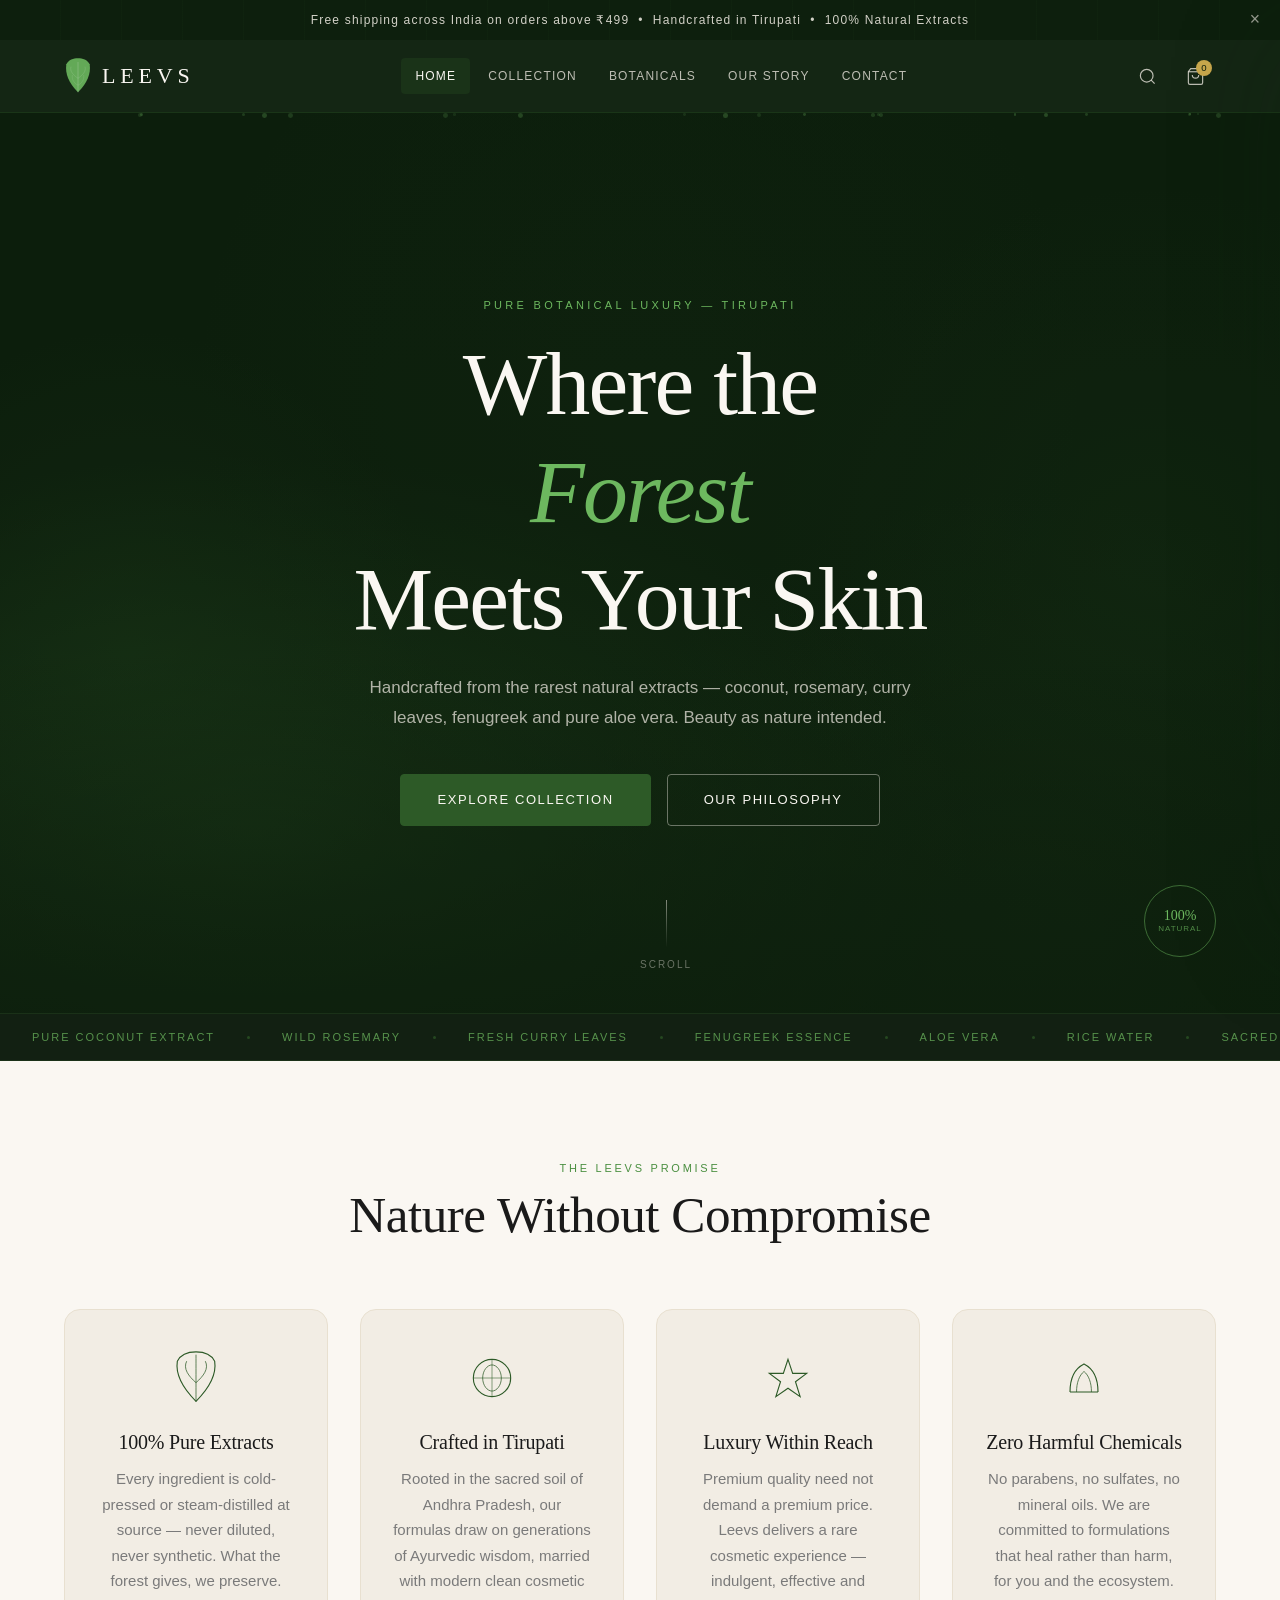
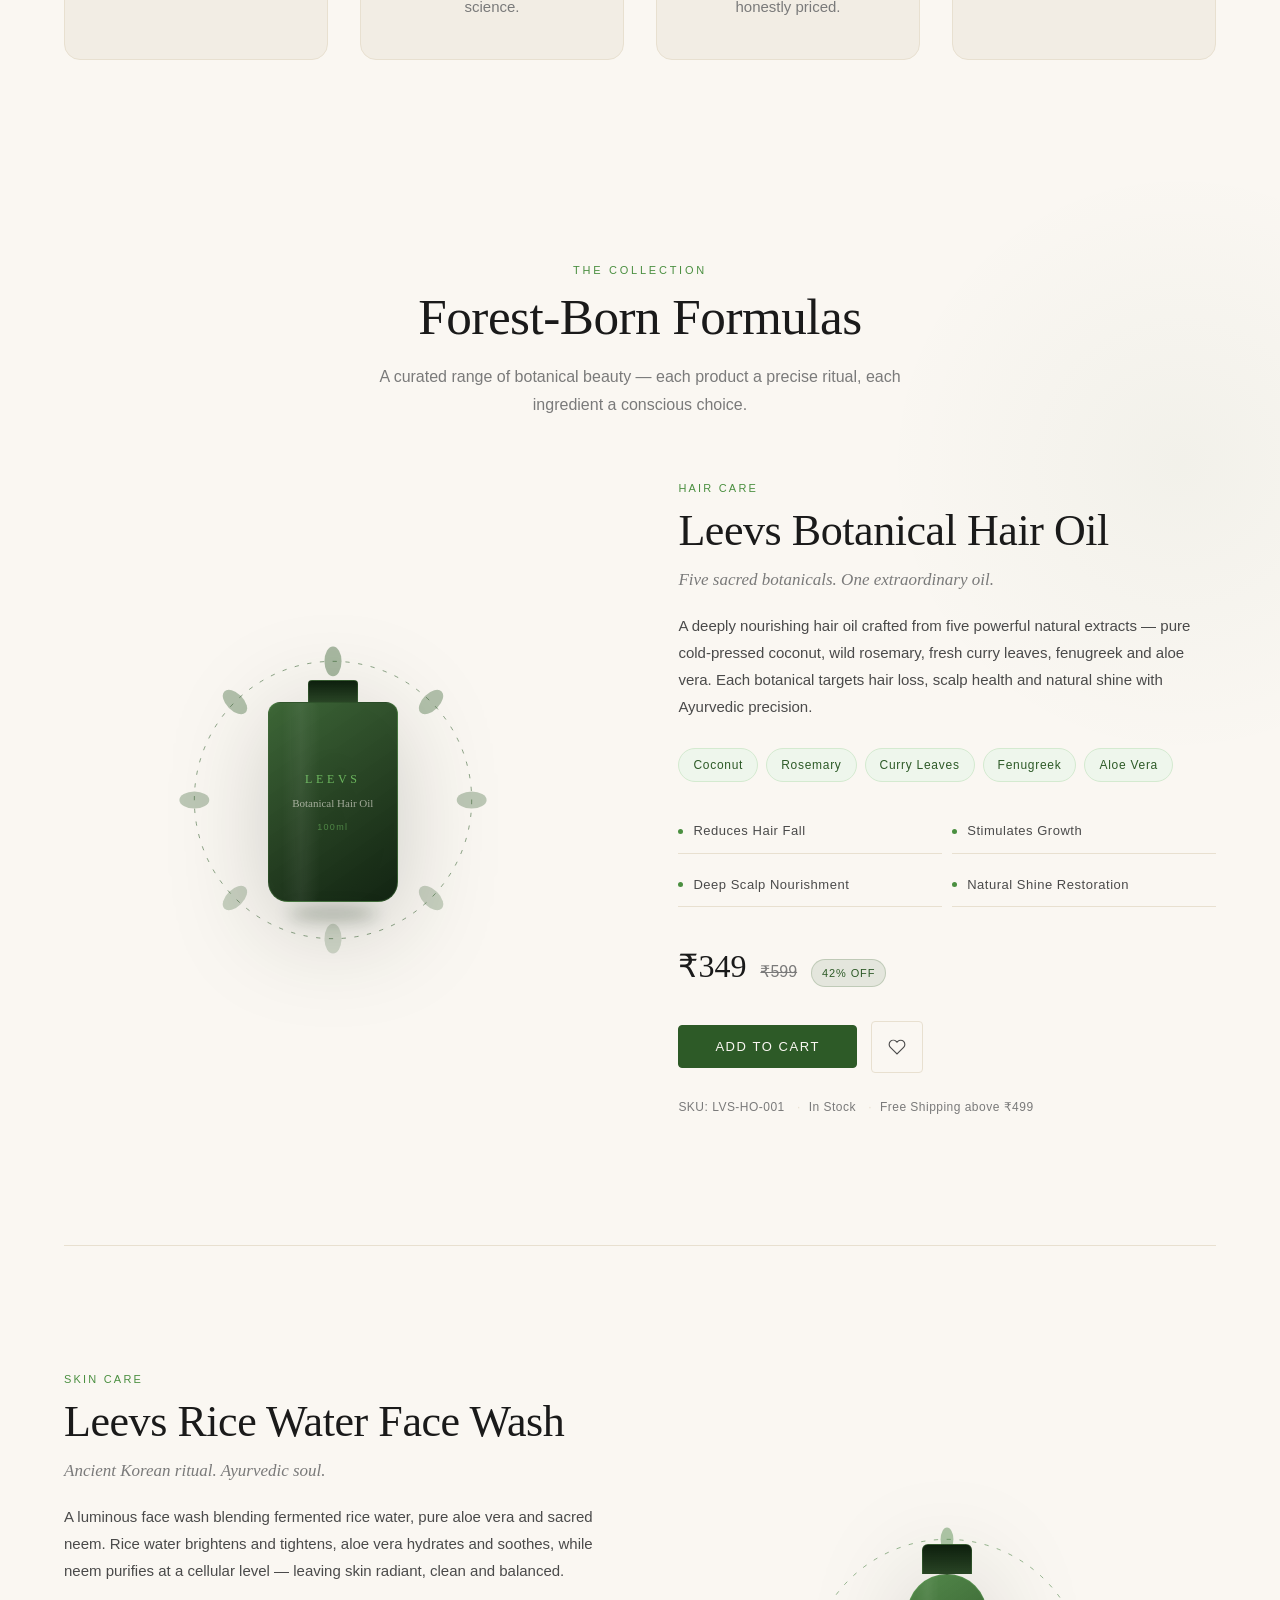
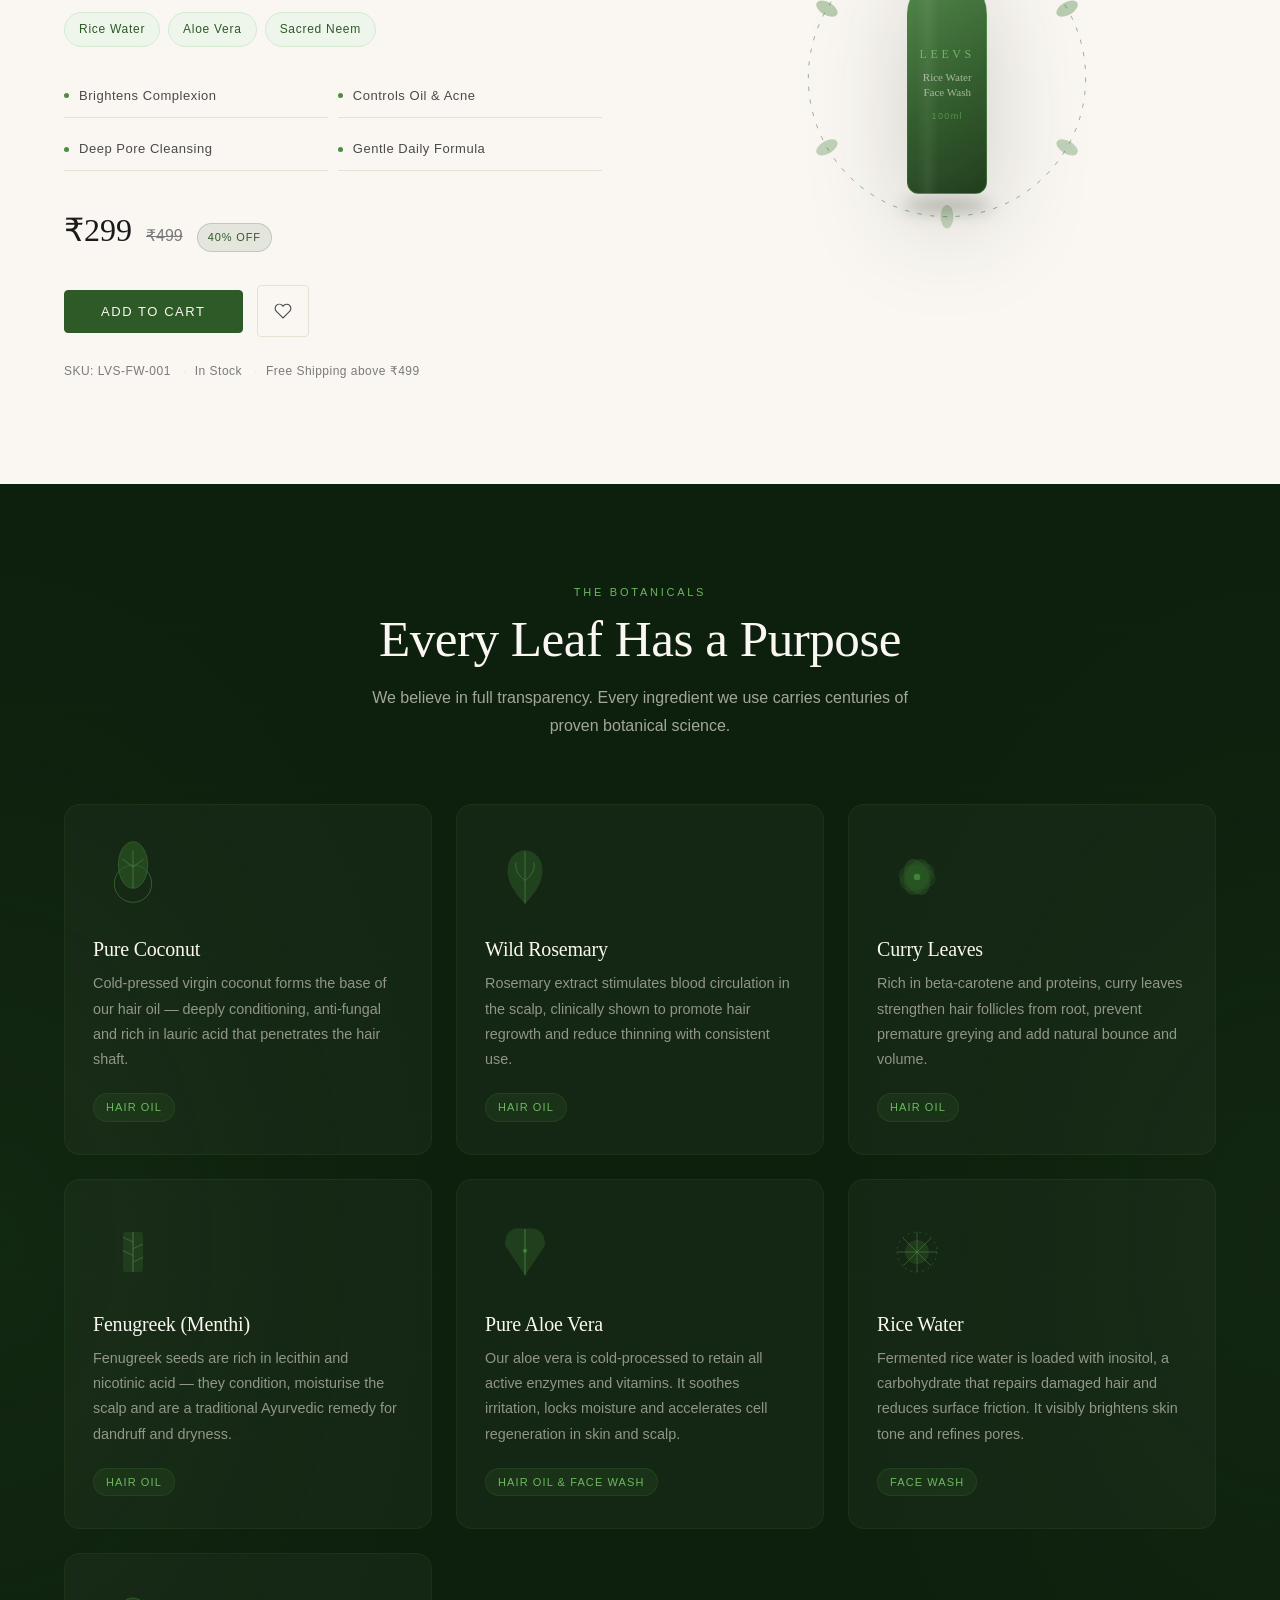
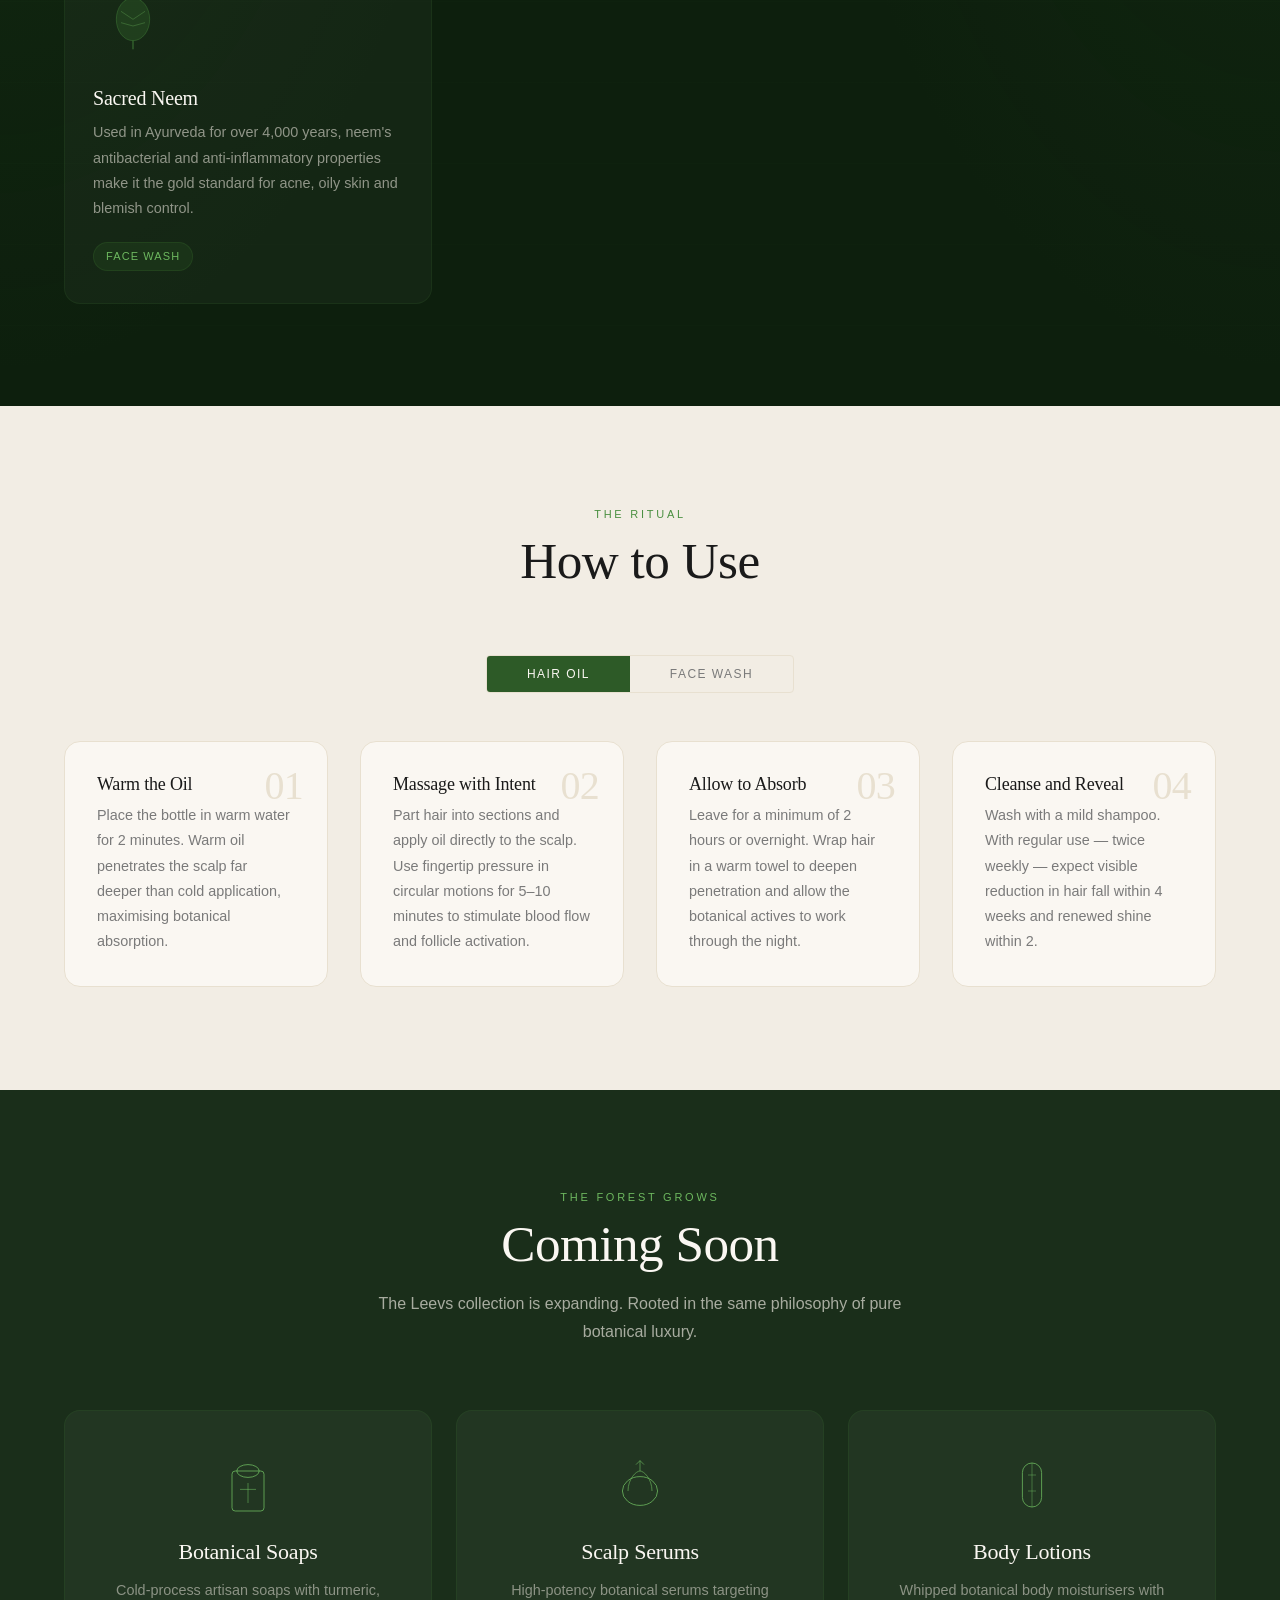
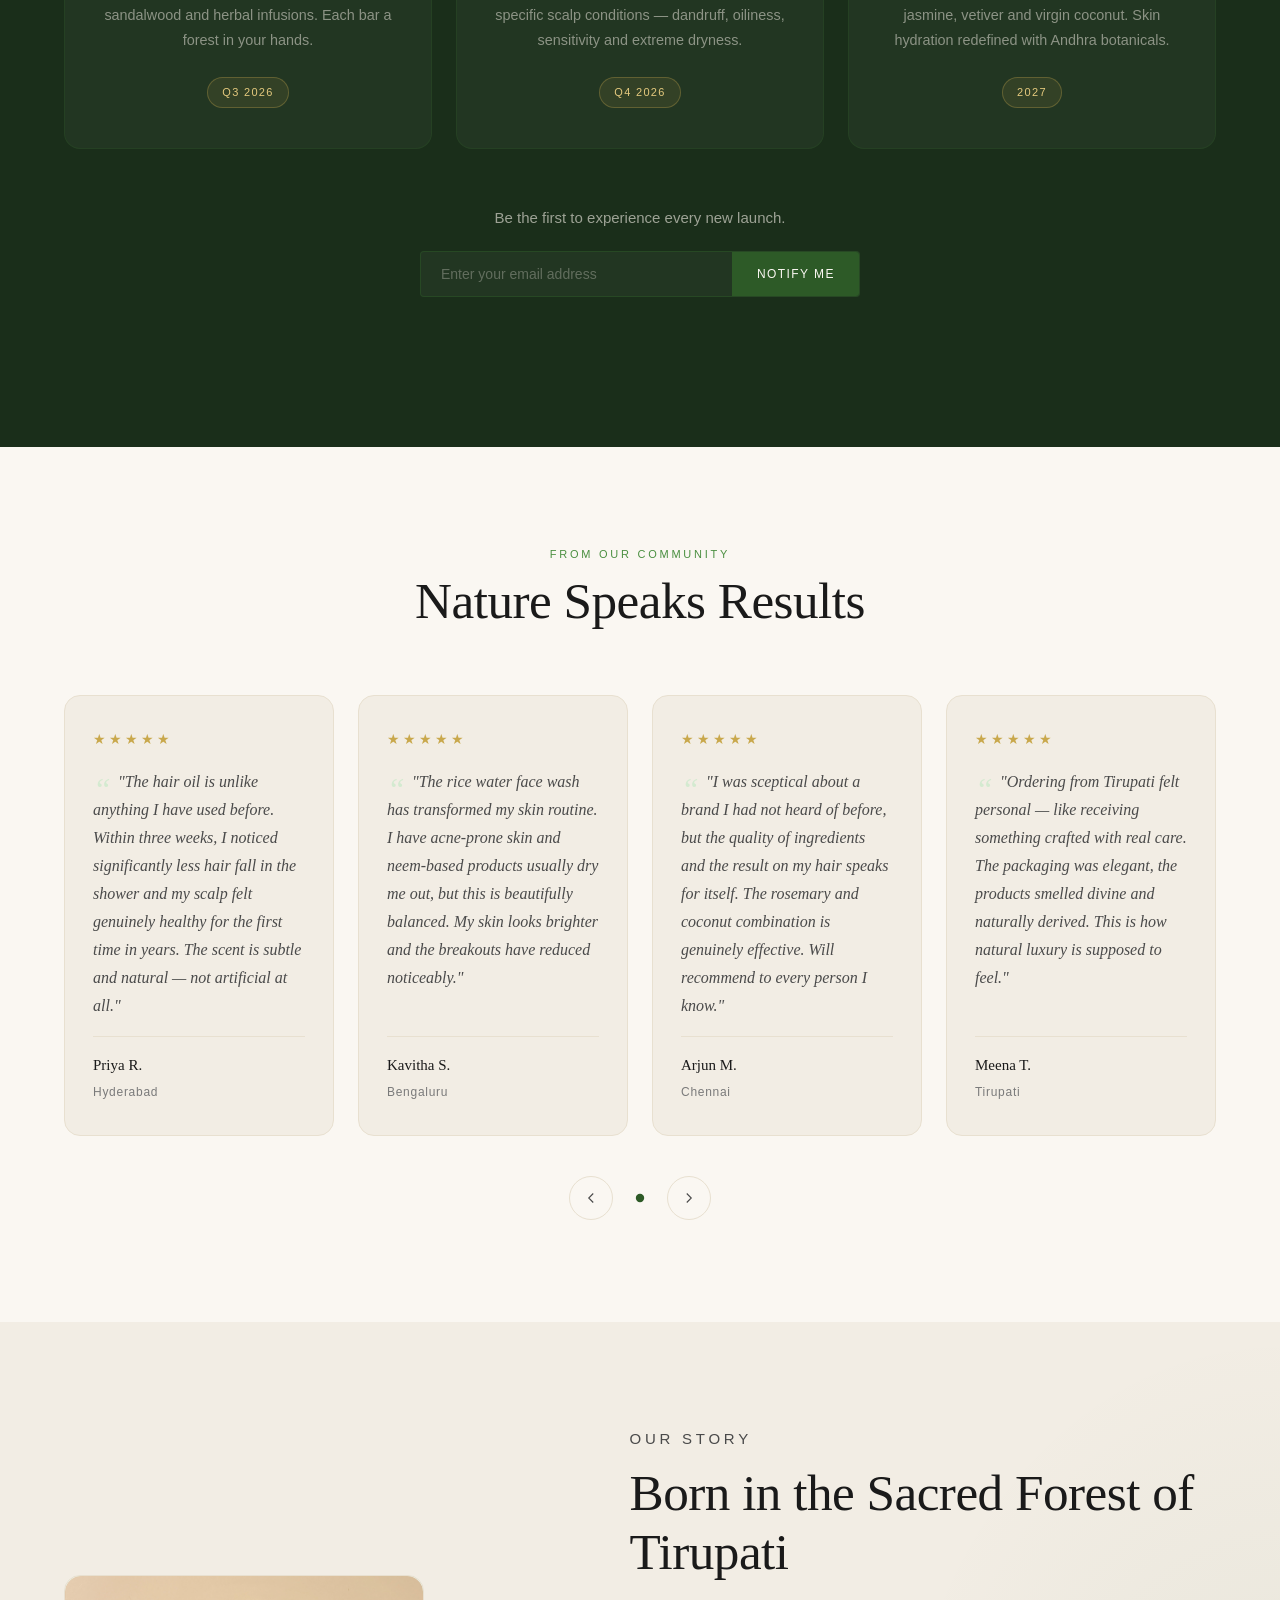
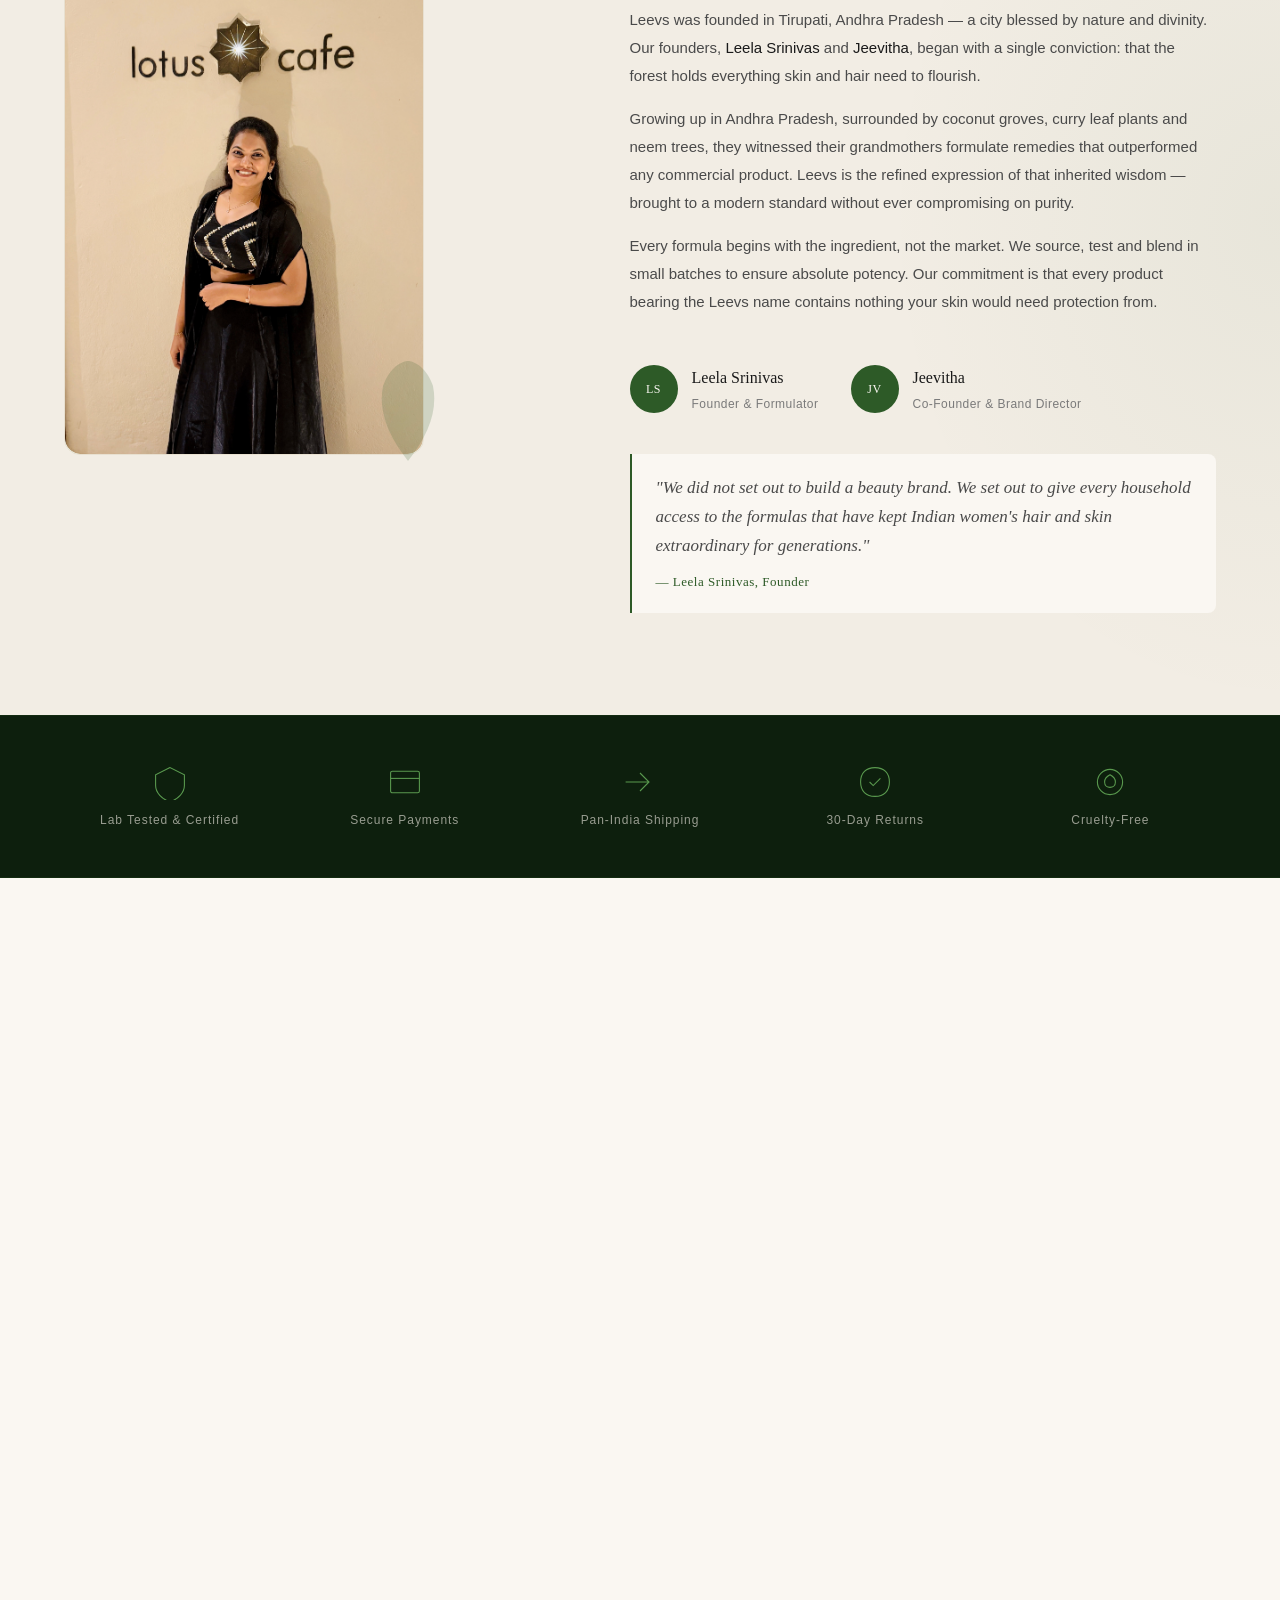
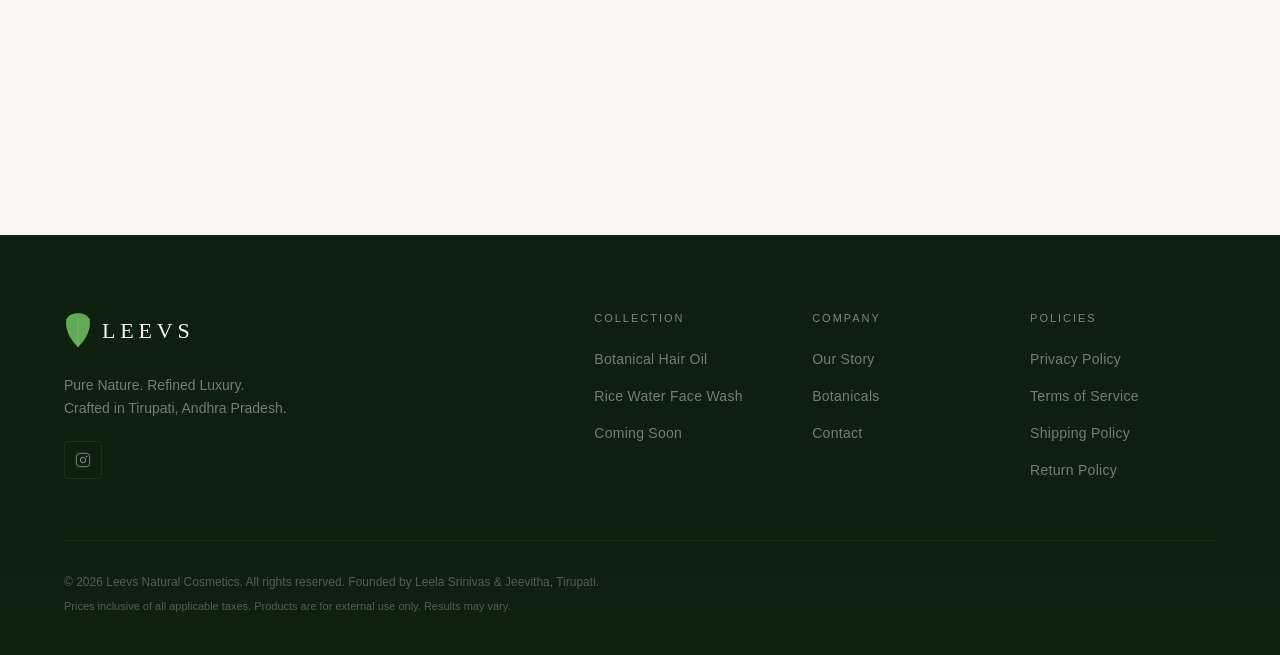
==== index.html @ fd3d1dd9 "Add files via upload" ====
<!DOCTYPE html>
<html lang="en">
<head>
  <meta charset="UTF-8" />
  <meta name="viewport" content="width=device-width, initial-scale=1.0" />
  <meta http-equiv="X-UA-Compatible" content="IE=edge" />

  <!-- SEO Meta Tags -->
  <title>Leevs — Pure Nature, Refined Luxury | Natural Hair & Skin Care from Tirupati</title>
  <meta name="description" content="Leevs crafts luxury natural cosmetics from the heart of Tirupati — pure coconut, rosemary, curry leaves, fenugreek, aloe vera, rice water and neem. Hair oils and face washes rooted in nature, refined for modern living." />
  <meta name="keywords" content="natural hair oil, coconut rosemary hair oil, curry leaves hair oil, fenugreek hair oil, aloe vera hair oil, rice water face wash, neem face wash, natural cosmetics Tirupati, organic beauty India, leevs, leevs.in, luxury natural skincare" />
  <meta name="author" content="Leevs Natural Cosmetics — Leela Srinivas & Jeevitha" />
  <meta name="robots" content="index, follow" />
  <meta name="theme-color" content="#1a2e1a" />
  <link rel="canonical" href="https://leevs.in/" />

  <!-- Open Graph / Social -->
  <meta property="og:type" content="website" />
  <meta property="og:url" content="https://leevs.in/" />
  <meta property="og:title" content="Leevs — Pure Nature, Refined Luxury" />
  <meta property="og:description" content="Natural cosmetics crafted with coconut, rosemary, curry leaves, fenugreek and aloe vera. Luxury skincare rooted in nature, from Tirupati." />
  <meta property="og:image" content="https://leevs.in/assets/og-image.jpg" />
  <meta property="og:site_name" content="Leevs" />
  <meta property="og:locale" content="en_IN" />

  <!-- Twitter Card -->
  <meta name="twitter:card" content="summary_large_image" />
  <meta name="twitter:title" content="Leevs — Pure Nature, Refined Luxury" />
  <meta name="twitter:description" content="Natural cosmetics from Tirupati. Hair oils and face washes crafted from pure botanical extracts." />
  <meta name="twitter:image" content="https://leevs.in/assets/og-image.jpg" />

  <!-- Schema.org Structured Data -->
  <script type="application/ld+json">
  {
    "@context": "https://schema.org",
    "@type": "Organization",
    "name": "Leevs Natural Cosmetics",
    "url": "https://leevs.in",
    "logo": "https://leevs.in/assets/logo.png",
    "description": "Luxury natural cosmetics from Tirupati, India. Pure botanical extracts in every product.",
    "address": {
      "@type": "PostalAddress",
      "addressLocality": "Tirupati",
      "addressRegion": "Andhra Pradesh",
      "addressCountry": "IN"
    },
    "founder": [
      {"@type": "Person", "name": "Leela Srinivas"},
      {"@type": "Person", "name": "Jeevitha"}
    ],
    "sameAs": [
      "https://instagram.com/leevs.in",
      "https://facebook.com/leevs.in"
    ]
  }
  </script>

  <script type="application/ld+json">
  {
    "@context": "https://schema.org",
    "@type": "WebSite",
    "name": "Leevs",
    "url": "https://leevs.in",
    "potentialAction": {
      "@type": "SearchAction",
      "target": "https://leevs.in/search?q={search_term_string}",
      "query-input": "required name=search_term_string"
    }
  }
  </script>

  <!-- Preconnect for performance -->
  <link rel="preconnect" href="https://fonts.googleapis.com" />
  <link rel="preconnect" href="https://fonts.gstatic.com" crossorigin />
  <link href="https://fonts.googleapis.com/css2?family=Cormorant+Garamond:ital,wght@0,300;0,400;0,500;0,600;1,300;1,400&family=Jost:wght@200;300;400;500&family=Cinzel:wght@400;500;600&display=swap" rel="stylesheet" />

  <!-- Favicon -->
  <link rel="icon" type="image/svg+xml" href="data:image/svg+xml,%3Csvg xmlns='http://www.w3.org/2000/svg' viewBox='0 0 100 100'%3E%3Cellipse cx='50' cy='50' rx='20' ry='40' fill='%232d5a27'/%3E%3Cellipse cx='50' cy='50' rx='40' ry='20' fill='%232d5a27' opacity='0.6'/%3E%3C/svg%3E" />

  <!-- Security Headers via meta -->
  <meta http-equiv="Content-Security-Policy" content="default-src 'self' https://fonts.googleapis.com https://fonts.gstatic.com; script-src 'self' 'unsafe-inline'; style-src 'self' 'unsafe-inline' https://fonts.googleapis.com; img-src 'self' data: https:; connect-src 'self';" />
  <meta http-equiv="X-Content-Type-Options" content="nosniff" />
  <meta http-equiv="Referrer-Policy" content="strict-origin-when-cross-origin" />
  <meta http-equiv="Permissions-Policy" content="geolocation=(), microphone=(), camera=()" />

  <link rel="stylesheet" href="style.css" />
</head>

<body>

  <!-- Scroll Progress Bar -->
  <div id="scroll-progress" aria-hidden="true"></div>

  <!-- Announcement Bar -->
  <div class="announcement-bar" id="announcement-bar" role="banner">
    <p>Free shipping across India on orders above &#8377;499 &nbsp;&bull;&nbsp; Handcrafted in Tirupati &nbsp;&bull;&nbsp; 100% Natural Extracts</p>
    <button class="announcement-close" id="announcement-close" aria-label="Close announcement">&times;</button>
  </div>

  <!-- Navigation -->
  <header class="site-header" id="site-header" role="banner">
    <nav class="nav-container" aria-label="Primary Navigation">

      <button class="nav-hamburger" id="nav-hamburger" aria-label="Open menu" aria-expanded="false" aria-controls="nav-menu">
        <span></span>
        <span></span>
        <span></span>
      </button>

      <a href="/" class="nav-logo" aria-label="Leevs — Home">
        <svg class="logo-leaf" viewBox="0 0 60 80" xmlns="http://www.w3.org/2000/svg" aria-hidden="true">
          <path d="M30 75 C10 55 2 35 5 15 C10 5 20 2 30 2 C40 2 50 5 55 15 C58 35 50 55 30 75Z" fill="currentColor" opacity="0.9"/>
          <path d="M30 75 C30 55 30 35 30 10" stroke="rgba(255,255,255,0.4)" stroke-width="1" fill="none"/>
          <path d="M30 45 C20 38 12 30 15 20" stroke="rgba(255,255,255,0.3)" stroke-width="0.8" fill="none"/>
          <path d="M30 45 C40 38 48 30 45 20" stroke="rgba(255,255,255,0.3)" stroke-width="0.8" fill="none"/>
          <path d="M30 60 C22 55 16 48 18 38" stroke="rgba(255,255,255,0.25)" stroke-width="0.8" fill="none"/>
          <path d="M30 60 C38 55 44 48 42 38" stroke="rgba(255,255,255,0.25)" stroke-width="0.8" fill="none"/>
        </svg>
        <span class="logo-text">LEEVS</span>
      </a>

      <ul class="nav-links" id="nav-menu" role="list">
        <li><a href="#home" class="nav-link">Home</a></li>
        <li class="nav-dropdown">
          <a href="#collection" class="nav-link" aria-haspopup="true">Collection</a>
          <ul class="dropdown-menu" role="list">
            <li><a href="#hair-oil">Hair Oil</a></li>
            <li><a href="#face-wash">Face Wash</a></li>
            <li><a href="#coming-soon">Coming Soon</a></li>
          </ul>
        </li>
        <li><a href="#ingredients" class="nav-link">Botanicals</a></li>
        <li><a href="#about" class="nav-link">Our Story</a></li>
        <li><a href="#contact" class="nav-link">Contact</a></li>
      </ul>

      <div class="nav-actions">
        <button class="nav-action-btn" id="search-toggle" aria-label="Search">
          <svg viewBox="0 0 24 24" fill="none" stroke="currentColor" stroke-width="1.5" aria-hidden="true"><circle cx="11" cy="11" r="8"/><path d="m21 21-4.35-4.35"/></svg>
        </button>
        <button class="nav-action-btn cart-btn" id="cart-toggle" aria-label="Shopping cart">
          <svg viewBox="0 0 24 24" fill="none" stroke="currentColor" stroke-width="1.5" aria-hidden="true"><path d="M6 2 3 6v14a2 2 0 0 0 2 2h14a2 2 0 0 0 2-2V6l-3-4z"/><line x1="3" y1="6" x2="21" y2="6"/><path d="M16 10a4 4 0 0 1-8 0"/></svg>
          <span class="cart-count" id="cart-count" aria-label="0 items in cart">0</span>
        </button>
      </div>

    </nav>

    <!-- Search Overlay -->
    <div class="search-overlay" id="search-overlay" role="search" aria-hidden="true">
      <button class="search-close" id="search-close" aria-label="Close search">&times;</button>
      <form class="search-form" action="/search" method="get" onsubmit="return sanitizeSearch(this)">
        <input type="search" name="q" id="search-input" placeholder="Search botanical formulas..." autocomplete="off" maxlength="100" aria-label="Search products" />
        <button type="submit" aria-label="Submit search">
          <svg viewBox="0 0 24 24" fill="none" stroke="currentColor" stroke-width="1.5" aria-hidden="true"><circle cx="11" cy="11" r="8"/><path d="m21 21-4.35-4.35"/></svg>
        </button>
      </form>
    </div>
  </header>

  <!-- Mobile Nav Drawer -->
  <div class="mobile-nav-overlay" id="mobile-nav-overlay" aria-hidden="true"></div>
  <aside class="mobile-nav" id="mobile-nav" role="navigation" aria-label="Mobile Navigation" aria-hidden="true">
    <button class="mobile-nav-close" id="mobile-nav-close" aria-label="Close menu">&times;</button>
    <ul role="list">
      <li><a href="#home" class="mobile-nav-link">Home</a></li>
      <li><a href="#collection" class="mobile-nav-link">Collection</a></li>
      <li><a href="#hair-oil" class="mobile-nav-link">Hair Oil</a></li>
      <li><a href="#face-wash" class="mobile-nav-link">Face Wash</a></li>
      <li><a href="#ingredients" class="mobile-nav-link">Botanicals</a></li>
      <li><a href="#about" class="mobile-nav-link">Our Story</a></li>
      <li><a href="#contact" class="mobile-nav-link">Contact</a></li>
    </ul>
  </aside>

  <!-- Cart Sidebar -->
  <div class="cart-overlay" id="cart-overlay" aria-hidden="true"></div>
  <aside class="cart-sidebar" id="cart-sidebar" role="complementary" aria-label="Shopping Cart" aria-hidden="true">
    <div class="cart-header">
      <h2>Your Selection</h2>
      <button class="cart-close" id="cart-close" aria-label="Close cart">&times;</button>
    </div>
    <div class="cart-items" id="cart-items">
      <div class="cart-empty" id="cart-empty">
        <svg viewBox="0 0 80 80" fill="none" xmlns="http://www.w3.org/2000/svg" aria-hidden="true">
          <ellipse cx="40" cy="40" rx="16" ry="30" fill="#2d5a27" opacity="0.15"/>
          <ellipse cx="40" cy="40" rx="30" ry="16" fill="#2d5a27" opacity="0.08"/>
        </svg>
        <p>Your cart is empty.</p>
        <p class="cart-empty-sub">Explore our botanical collection.</p>
      </div>
    </div>
    <div class="cart-footer" id="cart-footer" style="display:none;">
      <div class="cart-subtotal">
        <span>Subtotal</span>
        <span id="cart-subtotal">&#8377;0</span>
      </div>
      <p class="cart-note">Taxes and shipping calculated at checkout.</p>
      <a href="checkout.html" class="btn-primary cart-checkout-btn">Proceed to Checkout</a>
    </div>
  </aside>

  <!-- Main Content -->
  <main id="main-content">

    <!-- HERO SECTION -->
    <section class="hero-section" id="home" aria-label="Hero">
      <div class="hero-forest-bg" aria-hidden="true">
        <div class="forest-layer forest-layer-1"></div>
        <div class="forest-layer forest-layer-2"></div>
        <div class="forest-layer forest-layer-3"></div>
        <div class="forest-particles" id="forest-particles"></div>
        <div class="hero-veil"></div>
      </div>

      <div class="hero-content">
        <p class="hero-eyebrow" data-reveal>Pure Botanical Luxury — Tirupati</p>
        <h1 class="hero-title" data-reveal>
          <span class="title-line">Where the</span>
          <span class="title-line title-accent">Forest</span>
          <span class="title-line">Meets Your Skin</span>
        </h1>
        <p class="hero-subtitle" data-reveal>Handcrafted from the rarest natural extracts — coconut, rosemary, curry leaves, fenugreek and pure aloe vera. Beauty as nature intended.</p>
        <div class="hero-actions" data-reveal>
          <a href="#collection" class="btn-primary">Explore Collection</a>
          <a href="#about" class="btn-ghost">Our Philosophy</a>
        </div>
      </div>

      <div class="hero-scroll-indicator" aria-hidden="true">
        <span class="scroll-line"></span>
        <span class="scroll-text">Scroll</span>
      </div>

      <div class="hero-badge" aria-label="100% natural ingredients">
        <div class="badge-ring">
          <span>100%</span>
          <small>Natural</small>
        </div>
      </div>
    </section>

    <!-- MARQUEE STRIP -->
    <section class="marquee-section" aria-hidden="true">
      <div class="marquee-track">
        <div class="marquee-content">
          <span>Pure Coconut Extract</span>
          <span class="marquee-dot"></span>
          <span>Wild Rosemary</span>
          <span class="marquee-dot"></span>
          <span>Fresh Curry Leaves</span>
          <span class="marquee-dot"></span>
          <span>Fenugreek Essence</span>
          <span class="marquee-dot"></span>
          <span>Aloe Vera</span>
          <span class="marquee-dot"></span>
          <span>Rice Water</span>
          <span class="marquee-dot"></span>
          <span>Sacred Neem</span>
          <span class="marquee-dot"></span>
          <span>Forest Botanicals</span>
          <span class="marquee-dot"></span>
        </div>
        <div class="marquee-content" aria-hidden="true">
          <span>Pure Coconut Extract</span>
          <span class="marquee-dot"></span>
          <span>Wild Rosemary</span>
          <span class="marquee-dot"></span>
          <span>Fresh Curry Leaves</span>
          <span class="marquee-dot"></span>
          <span>Fenugreek Essence</span>
          <span class="marquee-dot"></span>
          <span>Aloe Vera</span>
          <span class="marquee-dot"></span>
          <span>Rice Water</span>
          <span class="marquee-dot"></span>
          <span>Sacred Neem</span>
          <span class="marquee-dot"></span>
          <span>Forest Botanicals</span>
          <span class="marquee-dot"></span>
        </div>
      </div>
    </section>

    <!-- BRAND PILLARS -->
    <section class="pillars-section" aria-labelledby="pillars-title">
      <div class="container">
        <header class="section-header" data-reveal>
          <p class="section-eyebrow">The Leevs Promise</p>
          <h2 id="pillars-title" class="section-title">Nature Without Compromise</h2>
        </header>
        <div class="pillars-grid">
          <article class="pillar-card" data-reveal data-delay="0">
            <div class="pillar-icon" aria-hidden="true">
              <svg viewBox="0 0 60 60" fill="none" xmlns="http://www.w3.org/2000/svg">
                <path d="M30 55 C15 40 8 25 10 12 C14 4 22 2 30 2 C38 2 46 4 50 12 C52 25 45 40 30 55Z" stroke="currentColor" stroke-width="1.2" fill="none"/>
                <path d="M30 55 C30 35 30 15 30 5" stroke="currentColor" stroke-width="0.8" fill="none"/>
                <path d="M30 35 C22 28 16 20 20 12" stroke="currentColor" stroke-width="0.8" fill="none"/>
                <path d="M30 35 C38 28 44 20 40 12" stroke="currentColor" stroke-width="0.8" fill="none"/>
              </svg>
            </div>
            <h3>100% Pure Extracts</h3>
            <p>Every ingredient is cold-pressed or steam-distilled at source — never diluted, never synthetic. What the forest gives, we preserve.</p>
          </article>
          <article class="pillar-card" data-reveal data-delay="100">
            <div class="pillar-icon" aria-hidden="true">
              <svg viewBox="0 0 60 60" fill="none" xmlns="http://www.w3.org/2000/svg">
                <circle cx="30" cy="30" r="20" stroke="currentColor" stroke-width="1.2" fill="none"/>
                <path d="M20 30 C20 22 25 16 30 16 C35 16 40 22 40 30 C40 38 35 44 30 44 C25 44 20 38 20 30Z" stroke="currentColor" stroke-width="0.8" fill="none"/>
                <path d="M30 10 L30 50 M10 30 L50 30" stroke="currentColor" stroke-width="0.6" fill="none"/>
              </svg>
            </div>
            <h3>Crafted in Tirupati</h3>
            <p>Rooted in the sacred soil of Andhra Pradesh, our formulas draw on generations of Ayurvedic wisdom, married with modern clean cosmetic science.</p>
          </article>
          <article class="pillar-card" data-reveal data-delay="200">
            <div class="pillar-icon" aria-hidden="true">
              <svg viewBox="0 0 60 60" fill="none" xmlns="http://www.w3.org/2000/svg">
                <path d="M30 10 L35 25 L50 25 L38 34 L43 50 L30 41 L17 50 L22 34 L10 25 L25 25 Z" stroke="currentColor" stroke-width="1.2" fill="none"/>
              </svg>
            </div>
            <h3>Luxury Within Reach</h3>
            <p>Premium quality need not demand a premium price. Leevs delivers a rare cosmetic experience — indulgent, effective and honestly priced.</p>
          </article>
          <article class="pillar-card" data-reveal data-delay="300">
            <div class="pillar-icon" aria-hidden="true">
              <svg viewBox="0 0 60 60" fill="none" xmlns="http://www.w3.org/2000/svg">
                <path d="M15 45 C15 30 20 20 30 15 C40 20 45 30 45 45" stroke="currentColor" stroke-width="1.2" fill="none"/>
                <path d="M22 45 C22 35 25 27 30 23 C35 27 38 35 38 45" stroke="currentColor" stroke-width="0.8" fill="none"/>
                <line x1="15" y1="45" x2="45" y2="45" stroke="currentColor" stroke-width="1.2"/>
              </svg>
            </div>
            <h3>Zero Harmful Chemicals</h3>
            <p>No parabens, no sulfates, no mineral oils. We are committed to formulations that heal rather than harm, for you and the ecosystem.</p>
          </article>
        </div>
      </div>
    </section>

    <!-- COLLECTION SECTION -->
    <section class="collection-section" id="collection" aria-labelledby="collection-title">
      <div class="collection-bg-art" aria-hidden="true"></div>
      <div class="container">
        <header class="section-header" data-reveal>
          <p class="section-eyebrow">The Collection</p>
          <h2 id="collection-title" class="section-title">Forest-Born Formulas</h2>
          <p class="section-desc">A curated range of botanical beauty — each product a precise ritual, each ingredient a conscious choice.</p>
        </header>

        <!-- HAIR OIL PRODUCT -->
        <article class="product-feature" id="hair-oil" itemscope itemtype="https://schema.org/Product">
          <div class="product-visual" data-reveal>
            <div class="product-vessel">
              <div class="vessel-body">
                <div class="vessel-label">
                  <span class="vessel-brand">LEEVS</span>
                  <span class="vessel-name">Botanical Hair Oil</span>
                  <span class="vessel-vol">100ml</span>
                </div>
              </div>
              <div class="vessel-cap"></div>
              <div class="vessel-shadow"></div>
            </div>
            <div class="product-botanical-ring" aria-hidden="true">
              <svg viewBox="0 0 300 300" xmlns="http://www.w3.org/2000/svg">
                <circle cx="150" cy="150" r="130" stroke="#2d5a27" stroke-width="0.5" fill="none" stroke-dasharray="4 8"/>
                <ellipse cx="150" cy="20" rx="8" ry="14" fill="#2d5a27" opacity="0.4" transform="rotate(0 150 150)"/>
                <ellipse cx="150" cy="20" rx="8" ry="14" fill="#2d5a27" opacity="0.35" transform="rotate(45 150 150)"/>
                <ellipse cx="150" cy="20" rx="8" ry="14" fill="#2d5a27" opacity="0.3" transform="rotate(90 150 150)"/>
                <ellipse cx="150" cy="20" rx="8" ry="14" fill="#2d5a27" opacity="0.25" transform="rotate(135 150 150)"/>
                <ellipse cx="150" cy="20" rx="8" ry="14" fill="#2d5a27" opacity="0.2" transform="rotate(180 150 150)"/>
                <ellipse cx="150" cy="20" rx="8" ry="14" fill="#2d5a27" opacity="0.25" transform="rotate(225 150 150)"/>
                <ellipse cx="150" cy="20" rx="8" ry="14" fill="#2d5a27" opacity="0.3" transform="rotate(270 150 150)"/>
                <ellipse cx="150" cy="20" rx="8" ry="14" fill="#2d5a27" opacity="0.35" transform="rotate(315 150 150)"/>
              </svg>
            </div>
          </div>

          <div class="product-details" data-reveal data-delay="150">
            <p class="product-category" itemprop="category">Hair Care</p>
            <h2 class="product-name" itemprop="name">Leevs Botanical Hair Oil</h2>
            <p class="product-tagline">Five sacred botanicals. One extraordinary oil.</p>
            <p class="product-description" itemprop="description">A deeply nourishing hair oil crafted from five powerful natural extracts — pure cold-pressed coconut, wild rosemary, fresh curry leaves, fenugreek and aloe vera. Each botanical targets hair loss, scalp health and natural shine with Ayurvedic precision.</p>

            <div class="ingredient-tags" aria-label="Key ingredients">
              <span class="ingredient-tag">Coconut</span>
              <span class="ingredient-tag">Rosemary</span>
              <span class="ingredient-tag">Curry Leaves</span>
              <span class="ingredient-tag">Fenugreek</span>
              <span class="ingredient-tag">Aloe Vera</span>
            </div>

            <div class="product-benefits">
              <div class="benefit-item">
                <span class="benefit-label">Reduces Hair Fall</span>
              </div>
              <div class="benefit-item">
                <span class="benefit-label">Stimulates Growth</span>
              </div>
              <div class="benefit-item">
                <span class="benefit-label">Deep Scalp Nourishment</span>
              </div>
              <div class="benefit-item">
                <span class="benefit-label">Natural Shine Restoration</span>
              </div>
            </div>

            <div class="product-pricing" itemprop="offers" itemscope itemtype="https://schema.org/Offer">
              <meta itemprop="priceCurrency" content="INR" />
              <meta itemprop="price" content="349" />
              <meta itemprop="availability" content="https://schema.org/InStock" />
              <span class="price-current">&#8377;349</span>
              <span class="price-original">&#8377;599</span>
              <span class="price-badge">42% OFF</span>
            </div>

            <div class="product-actions">
              <button class="btn-primary add-to-cart" data-id="1" data-name="Leevs Botanical Hair Oil" data-price="349" data-qty="1">Add to Cart</button>
              <button class="btn-wishlist" aria-label="Add to wishlist">
                <svg viewBox="0 0 24 24" fill="none" stroke="currentColor" stroke-width="1.5" aria-hidden="true"><path d="M20.84 4.61a5.5 5.5 0 0 0-7.78 0L12 5.67l-1.06-1.06a5.5 5.5 0 0 0-7.78 7.78l1.06 1.06L12 21.23l7.78-7.78 1.06-1.06a5.5 5.5 0 0 0 0-7.78z"/></svg>
              </button>
            </div>

            <div class="product-meta">
              <span>SKU: LVS-HO-001</span>
              <span>In Stock</span>
              <span>Free Shipping above &#8377;499</span>
            </div>
          </div>
        </article>

        <!-- FACE WASH PRODUCT -->
        <article class="product-feature product-feature-reverse" id="face-wash" itemscope itemtype="https://schema.org/Product">
          <div class="product-visual" data-reveal>
            <div class="product-vessel vessel-tube">
              <div class="vessel-body tube-body">
                <div class="vessel-label">
                  <span class="vessel-brand">LEEVS</span>
                  <span class="vessel-name">Rice Water Face Wash</span>
                  <span class="vessel-vol">100ml</span>
                </div>
              </div>
              <div class="vessel-cap tube-cap"></div>
              <div class="vessel-shadow"></div>
            </div>
            <div class="product-botanical-ring" aria-hidden="true">
              <svg viewBox="0 0 300 300" xmlns="http://www.w3.org/2000/svg">
                <circle cx="150" cy="150" r="130" stroke="#3d7a35" stroke-width="0.5" fill="none" stroke-dasharray="4 8"/>
                <ellipse cx="150" cy="20" rx="6" ry="11" fill="#3d7a35" opacity="0.4" transform="rotate(0 150 150)"/>
                <ellipse cx="150" cy="20" rx="6" ry="11" fill="#3d7a35" opacity="0.35" transform="rotate(60 150 150)"/>
                <ellipse cx="150" cy="20" rx="6" ry="11" fill="#3d7a35" opacity="0.3" transform="rotate(120 150 150)"/>
                <ellipse cx="150" cy="20" rx="6" ry="11" fill="#3d7a35" opacity="0.25" transform="rotate(180 150 150)"/>
                <ellipse cx="150" cy="20" rx="6" ry="11" fill="#3d7a35" opacity="0.3" transform="rotate(240 150 150)"/>
                <ellipse cx="150" cy="20" rx="6" ry="11" fill="#3d7a35" opacity="0.35" transform="rotate(300 150 150)"/>
              </svg>
            </div>
          </div>

          <div class="product-details" data-reveal data-delay="150">
            <p class="product-category" itemprop="category">Skin Care</p>
            <h2 class="product-name" itemprop="name">Leevs Rice Water Face Wash</h2>
            <p class="product-tagline">Ancient Korean ritual. Ayurvedic soul.</p>
            <p class="product-description" itemprop="description">A luminous face wash blending fermented rice water, pure aloe vera and sacred neem. Rice water brightens and tightens, aloe vera hydrates and soothes, while neem purifies at a cellular level — leaving skin radiant, clean and balanced.</p>

            <div class="ingredient-tags" aria-label="Key ingredients">
              <span class="ingredient-tag">Rice Water</span>
              <span class="ingredient-tag">Aloe Vera</span>
              <span class="ingredient-tag">Sacred Neem</span>
            </div>

            <div class="product-benefits">
              <div class="benefit-item">
                <span class="benefit-label">Brightens Complexion</span>
              </div>
              <div class="benefit-item">
                <span class="benefit-label">Controls Oil & Acne</span>
              </div>
              <div class="benefit-item">
                <span class="benefit-label">Deep Pore Cleansing</span>
              </div>
              <div class="benefit-item">
                <span class="benefit-label">Gentle Daily Formula</span>
              </div>
            </div>

            <div class="product-pricing" itemprop="offers" itemscope itemtype="https://schema.org/Offer">
              <meta itemprop="priceCurrency" content="INR" />
              <meta itemprop="price" content="299" />
              <meta itemprop="availability" content="https://schema.org/InStock" />
              <span class="price-current">&#8377;299</span>
              <span class="price-original">&#8377;499</span>
              <span class="price-badge">40% OFF</span>
            </div>

            <div class="product-actions">
              <button class="btn-primary add-to-cart" data-id="2" data-name="Leevs Rice Water Face Wash" data-price="299" data-qty="1">Add to Cart</button>
              <button class="btn-wishlist" aria-label="Add to wishlist">
                <svg viewBox="0 0 24 24" fill="none" stroke="currentColor" stroke-width="1.5" aria-hidden="true"><path d="M20.84 4.61a5.5 5.5 0 0 0-7.78 0L12 5.67l-1.06-1.06a5.5 5.5 0 0 0-7.78 7.78l1.06 1.06L12 21.23l7.78-7.78 1.06-1.06a5.5 5.5 0 0 0 0-7.78z"/></svg>
              </button>
            </div>

            <div class="product-meta">
              <span>SKU: LVS-FW-001</span>
              <span>In Stock</span>
              <span>Free Shipping above &#8377;499</span>
            </div>
          </div>
        </article>

      </div>
    </section>

    <!-- BOTANICALS / INGREDIENTS SECTION -->
    <section class="botanicals-section" id="ingredients" aria-labelledby="botanicals-title">
      <div class="botanicals-bg" aria-hidden="true"></div>
      <div class="container">
        <header class="section-header section-header-light" data-reveal>
          <p class="section-eyebrow">The Botanicals</p>
          <h2 id="botanicals-title" class="section-title">Every Leaf Has a Purpose</h2>
          <p class="section-desc">We believe in full transparency. Every ingredient we use carries centuries of proven botanical science.</p>
        </header>

        <div class="botanicals-grid">
          <article class="botanical-card" data-reveal data-delay="0">
            <div class="botanical-art" aria-hidden="true">
              <svg viewBox="0 0 120 120" xmlns="http://www.w3.org/2000/svg">
                <circle cx="60" cy="70" r="28" fill="none" stroke="#4a8f40" stroke-width="0.8"/>
                <ellipse cx="60" cy="42" rx="22" ry="35" fill="#2d5a27" opacity="0.6"/>
                <ellipse cx="60" cy="42" rx="22" ry="35" fill="none" stroke="#4a8f40" stroke-width="0.6"/>
                <line x1="60" y1="77" x2="60" y2="20" stroke="#6db85f" stroke-width="0.6"/>
                <line x1="60" y1="45" x2="44" y2="33" stroke="#6db85f" stroke-width="0.5"/>
                <line x1="60" y1="45" x2="76" y2="33" stroke="#6db85f" stroke-width="0.5"/>
              </svg>
            </div>
            <h3>Pure Coconut</h3>
            <p>Cold-pressed virgin coconut forms the base of our hair oil — deeply conditioning, anti-fungal and rich in lauric acid that penetrates the hair shaft.</p>
            <span class="botanical-tag">Hair Oil</span>
          </article>

          <article class="botanical-card" data-reveal data-delay="80">
            <div class="botanical-art" aria-hidden="true">
              <svg viewBox="0 0 120 120" xmlns="http://www.w3.org/2000/svg">
                <path d="M60 100 C40 80 30 60 35 40 C40 25 52 20 60 20 C68 20 80 25 85 40 C90 60 80 80 60 100Z" fill="#2d5a27" opacity="0.55"/>
                <path d="M60 100 C60 75 60 50 60 22" stroke="#6db85f" stroke-width="0.6" fill="none"/>
                <path d="M60 65 C50 58 44 48 47 38" stroke="#6db85f" stroke-width="0.5" fill="none"/>
                <path d="M60 65 C70 58 76 48 73 38" stroke="#6db85f" stroke-width="0.5" fill="none"/>
              </svg>
            </div>
            <h3>Wild Rosemary</h3>
            <p>Rosemary extract stimulates blood circulation in the scalp, clinically shown to promote hair regrowth and reduce thinning with consistent use.</p>
            <span class="botanical-tag">Hair Oil</span>
          </article>

          <article class="botanical-card" data-reveal data-delay="160">
            <div class="botanical-art" aria-hidden="true">
              <svg viewBox="0 0 120 120" xmlns="http://www.w3.org/2000/svg">
                <ellipse cx="60" cy="60" rx="18" ry="28" fill="#2d5a27" opacity="0.5" transform="rotate(-20 60 60)"/>
                <ellipse cx="60" cy="60" rx="18" ry="28" fill="#2d5a27" opacity="0.4" transform="rotate(20 60 60)"/>
                <ellipse cx="60" cy="60" rx="18" ry="28" fill="#2d5a27" opacity="0.35" transform="rotate(60 60 60)"/>
                <ellipse cx="60" cy="60" rx="18" ry="28" fill="#2d5a27" opacity="0.3" transform="rotate(100 60 60)"/>
                <circle cx="60" cy="60" r="5" fill="#4a8f40" opacity="0.8"/>
              </svg>
            </div>
            <h3>Curry Leaves</h3>
            <p>Rich in beta-carotene and proteins, curry leaves strengthen hair follicles from root, prevent premature greying and add natural bounce and volume.</p>
            <span class="botanical-tag">Hair Oil</span>
          </article>

          <article class="botanical-card" data-reveal data-delay="240">
            <div class="botanical-art" aria-hidden="true">
              <svg viewBox="0 0 120 120" xmlns="http://www.w3.org/2000/svg">
                <rect x="45" y="30" width="30" height="60" rx="4" fill="#2d5a27" opacity="0.4"/>
                <line x1="60" y1="30" x2="60" y2="90" stroke="#6db85f" stroke-width="0.7"/>
                <line x1="60" y1="45" x2="45" y2="38" stroke="#6db85f" stroke-width="0.5"/>
                <line x1="60" y1="55" x2="75" y2="48" stroke="#6db85f" stroke-width="0.5"/>
                <line x1="60" y1="65" x2="45" y2="58" stroke="#6db85f" stroke-width="0.5"/>
                <line x1="60" y1="75" x2="75" y2="68" stroke="#6db85f" stroke-width="0.5"/>
              </svg>
            </div>
            <h3>Fenugreek (Menthi)</h3>
            <p>Fenugreek seeds are rich in lecithin and nicotinic acid — they condition, moisturise the scalp and are a traditional Ayurvedic remedy for dandruff and dryness.</p>
            <span class="botanical-tag">Hair Oil</span>
          </article>

          <article class="botanical-card" data-reveal data-delay="320">
            <div class="botanical-art" aria-hidden="true">
              <svg viewBox="0 0 120 120" xmlns="http://www.w3.org/2000/svg">
                <path d="M60 95 L30 50 Q30 20 60 25 Q90 20 90 50 Z" fill="#2d5a27" opacity="0.5"/>
                <path d="M60 95 L60 25" stroke="#6db85f" stroke-width="0.7" fill="none"/>
                <circle cx="60" cy="58" r="3" fill="#4a8f40" opacity="0.8"/>
              </svg>
            </div>
            <h3>Pure Aloe Vera</h3>
            <p>Our aloe vera is cold-processed to retain all active enzymes and vitamins. It soothes irritation, locks moisture and accelerates cell regeneration in skin and scalp.</p>
            <span class="botanical-tag">Hair Oil &amp; Face Wash</span>
          </article>

          <article class="botanical-card" data-reveal data-delay="400">
            <div class="botanical-art" aria-hidden="true">
              <svg viewBox="0 0 120 120" xmlns="http://www.w3.org/2000/svg">
                <circle cx="60" cy="60" r="30" fill="none" stroke="#4a8f40" stroke-width="0.6" stroke-dasharray="3 6"/>
                <circle cx="60" cy="60" r="18" fill="#2d5a27" opacity="0.4"/>
                <line x1="60" y1="30" x2="60" y2="90" stroke="#6db85f" stroke-width="0.5"/>
                <line x1="30" y1="60" x2="90" y2="60" stroke="#6db85f" stroke-width="0.5"/>
                <line x1="39" y1="39" x2="81" y2="81" stroke="#6db85f" stroke-width="0.5"/>
                <line x1="81" y1="39" x2="39" y2="81" stroke="#6db85f" stroke-width="0.5"/>
              </svg>
            </div>
            <h3>Rice Water</h3>
            <p>Fermented rice water is loaded with inositol, a carbohydrate that repairs damaged hair and reduces surface friction. It visibly brightens skin tone and refines pores.</p>
            <span class="botanical-tag">Face Wash</span>
          </article>

          <article class="botanical-card" data-reveal data-delay="480">
            <div class="botanical-art" aria-hidden="true">
              <svg viewBox="0 0 120 120" xmlns="http://www.w3.org/2000/svg">
                <ellipse cx="60" cy="50" rx="25" ry="32" fill="#2d5a27" opacity="0.45"/>
                <ellipse cx="60" cy="50" rx="25" ry="32" fill="none" stroke="#4a8f40" stroke-width="0.6"/>
                <path d="M60 82 L60 95" stroke="#4a8f40" stroke-width="1.2"/>
                <line x1="60" y1="50" x2="42" y2="38" stroke="#6db85f" stroke-width="0.5"/>
                <line x1="60" y1="50" x2="78" y2="38" stroke="#6db85f" stroke-width="0.5"/>
                <line x1="60" y1="60" x2="42" y2="55" stroke="#6db85f" stroke-width="0.5"/>
                <line x1="60" y1="60" x2="78" y2="55" stroke="#6db85f" stroke-width="0.5"/>
              </svg>
            </div>
            <h3>Sacred Neem</h3>
            <p>Used in Ayurveda for over 4,000 years, neem's antibacterial and anti-inflammatory properties make it the gold standard for acne, oily skin and blemish control.</p>
            <span class="botanical-tag">Face Wash</span>
          </article>
        </div>
      </div>
    </section>

    <!-- RITUAL SECTION -->
    <section class="ritual-section" aria-labelledby="ritual-title">
      <div class="container">
        <header class="section-header" data-reveal>
          <p class="section-eyebrow">The Ritual</p>
          <h2 id="ritual-title" class="section-title">How to Use</h2>
        </header>

        <div class="ritual-tabs" role="tablist" aria-label="Product rituals">
          <button class="ritual-tab active" role="tab" aria-selected="true" aria-controls="ritual-hair" id="tab-hair">Hair Oil</button>
          <button class="ritual-tab" role="tab" aria-selected="false" aria-controls="ritual-face" id="tab-face">Face Wash</button>
        </div>

        <div class="ritual-panels">
          <div class="ritual-panel active" id="ritual-hair" role="tabpanel" aria-labelledby="tab-hair">
            <div class="ritual-steps">
              <div class="ritual-step" data-reveal data-delay="0">
                <div class="step-number">01</div>
                <div class="step-content">
                  <h3>Warm the Oil</h3>
                  <p>Place the bottle in warm water for 2 minutes. Warm oil penetrates the scalp far deeper than cold application, maximising botanical absorption.</p>
                </div>
              </div>
              <div class="ritual-step" data-reveal data-delay="100">
                <div class="step-number">02</div>
                <div class="step-content">
                  <h3>Massage with Intent</h3>
                  <p>Part hair into sections and apply oil directly to the scalp. Use fingertip pressure in circular motions for 5–10 minutes to stimulate blood flow and follicle activation.</p>
                </div>
              </div>
              <div class="ritual-step" data-reveal data-delay="200">
                <div class="step-number">03</div>
                <div class="step-content">
                  <h3>Allow to Absorb</h3>
                  <p>Leave for a minimum of 2 hours or overnight. Wrap hair in a warm towel to deepen penetration and allow the botanical actives to work through the night.</p>
                </div>
              </div>
              <div class="ritual-step" data-reveal data-delay="300">
                <div class="step-number">04</div>
                <div class="step-content">
                  <h3>Cleanse and Reveal</h3>
                  <p>Wash with a mild shampoo. With regular use — twice weekly — expect visible reduction in hair fall within 4 weeks and renewed shine within 2.</p>
                </div>
              </div>
            </div>
          </div>

          <div class="ritual-panel" id="ritual-face" role="tabpanel" aria-labelledby="tab-face" hidden>
            <div class="ritual-steps">
              <div class="ritual-step" data-reveal data-delay="0">
                <div class="step-number">01</div>
                <div class="step-content">
                  <h3>Prepare the Canvas</h3>
                  <p>Splash your face with cool water. Cool water tightens pores and prepares the skin to receive the cleansing actives more effectively.</p>
                </div>
              </div>
              <div class="ritual-step" data-reveal data-delay="100">
                <div class="step-number">02</div>
                <div class="step-content">
                  <h3>Lather Gently</h3>
                  <p>Dispense a small amount and work into a lather between palms before applying to face. This activates the fermented rice water enzymes for maximum brightening effect.</p>
                </div>
              </div>
              <div class="ritual-step" data-reveal data-delay="200">
                <div class="step-number">03</div>
                <div class="step-content">
                  <h3>Circular Cleanse</h3>
                  <p>Massage into skin in upward circular motions for 60 seconds, paying attention to T-zone and pore-dense areas. The neem works as you massage.</p>
                </div>
              </div>
              <div class="ritual-step" data-reveal data-delay="300">
                <div class="step-number">04</div>
                <div class="step-content">
                  <h3>Rinse and Glow</h3>
                  <p>Rinse thoroughly with cool water. Pat dry — never rub. Morning and evening use delivers visible brightening, reduced blemishes and balanced skin in 3 weeks.</p>
                </div>
              </div>
            </div>
          </div>
        </div>
      </div>
    </section>

    <!-- COMING SOON TEASER -->
    <section class="coming-soon-section" id="coming-soon" aria-labelledby="coming-title">
      <div class="container">
        <header class="section-header section-header-light" data-reveal>
          <p class="section-eyebrow">The Forest Grows</p>
          <h2 id="coming-title" class="section-title">Coming Soon</h2>
          <p class="section-desc">The Leevs collection is expanding. Rooted in the same philosophy of pure botanical luxury.</p>
        </header>

        <div class="coming-grid">
          <article class="coming-card" data-reveal data-delay="0">
            <div class="coming-icon" aria-hidden="true">
              <svg viewBox="0 0 80 80" fill="none" xmlns="http://www.w3.org/2000/svg">
                <rect x="20" y="25" width="40" height="50" rx="4" stroke="currentColor" stroke-width="1"/>
                <ellipse cx="40" cy="25" rx="14" ry="8" stroke="currentColor" stroke-width="1" fill="none"/>
                <line x1="40" y1="40" x2="40" y2="65" stroke="currentColor" stroke-width="0.7"/>
                <line x1="30" y1="48" x2="50" y2="48" stroke="currentColor" stroke-width="0.7"/>
              </svg>
            </div>
            <h3>Botanical Soaps</h3>
            <p>Cold-process artisan soaps with turmeric, sandalwood and herbal infusions. Each bar a forest in your hands.</p>
            <span class="coming-badge">Q3 2026</span>
          </article>

          <article class="coming-card" data-reveal data-delay="120">
            <div class="coming-icon" aria-hidden="true">
              <svg viewBox="0 0 80 80" fill="none" xmlns="http://www.w3.org/2000/svg">
                <ellipse cx="40" cy="50" rx="22" ry="18" stroke="currentColor" stroke-width="1" fill="none"/>
                <path d="M25 50 C25 35 35 25 40 25 C45 25 55 35 55 50" stroke="currentColor" stroke-width="0.8" fill="none"/>
                <path d="M40 25 L40 12 M35 17 L40 12 L45 17" stroke="currentColor" stroke-width="0.8" fill="none"/>
              </svg>
            </div>
            <h3>Scalp Serums</h3>
            <p>High-potency botanical serums targeting specific scalp conditions — dandruff, oiliness, sensitivity and extreme dryness.</p>
            <span class="coming-badge">Q4 2026</span>
          </article>

          <article class="coming-card" data-reveal data-delay="240">
            <div class="coming-icon" aria-hidden="true">
              <svg viewBox="0 0 80 80" fill="none" xmlns="http://www.w3.org/2000/svg">
                <rect x="28" y="15" width="24" height="55" rx="12" stroke="currentColor" stroke-width="1" fill="none"/>
                <line x1="40" y1="15" x2="40" y2="70" stroke="currentColor" stroke-width="0.6"/>
                <line x1="35" y1="30" x2="45" y2="30" stroke="currentColor" stroke-width="0.6"/>
                <line x1="35" y1="50" x2="45" y2="50" stroke="currentColor" stroke-width="0.6"/>
              </svg>
            </div>
            <h3>Body Lotions</h3>
            <p>Whipped botanical body moisturisers with jasmine, vetiver and virgin coconut. Skin hydration redefined with Andhra botanicals.</p>
            <span class="coming-badge">2027</span>
          </article>
        </div>

        <div class="notify-form-wrap" data-reveal>
          <p>Be the first to experience every new launch.</p>
          <form class="notify-form" id="notify-form" onsubmit="return handleNotify(event)">
            <input type="email" name="email" id="notify-email" placeholder="Enter your email address" required maxlength="254" aria-label="Email for notifications" autocomplete="email" />
            <button type="submit" class="btn-primary">Notify Me</button>
          </form>
          <p class="form-note" id="notify-message" aria-live="polite"></p>
        </div>
      </div>
    </section>

    <!-- TESTIMONIALS -->
    <section class="testimonials-section" aria-labelledby="test-title">
      <div class="container">
        <header class="section-header" data-reveal>
          <p class="section-eyebrow">From Our Community</p>
          <h2 id="test-title" class="section-title">Nature Speaks Results</h2>
        </header>

        <div class="testimonials-track" id="testimonials-track">
          <article class="testimonial-card" data-reveal data-delay="0" itemscope itemtype="https://schema.org/Review">
            <div class="testimonial-stars" aria-label="5 out of 5 stars">
              <span>&#9733;</span><span>&#9733;</span><span>&#9733;</span><span>&#9733;</span><span>&#9733;</span>
            </div>
            <blockquote itemprop="reviewBody">
              "The hair oil is unlike anything I have used before. Within three weeks, I noticed significantly less hair fall in the shower and my scalp felt genuinely healthy for the first time in years. The scent is subtle and natural — not artificial at all."
            </blockquote>
            <footer>
              <cite itemprop="author" itemscope itemtype="https://schema.org/Person">
                <span itemprop="name">Priya R.</span>
              </cite>
              <span class="testimonial-location">Hyderabad</span>
            </footer>
          </article>

          <article class="testimonial-card" data-reveal data-delay="100" itemscope itemtype="https://schema.org/Review">
            <div class="testimonial-stars" aria-label="5 out of 5 stars">
              <span>&#9733;</span><span>&#9733;</span><span>&#9733;</span><span>&#9733;</span><span>&#9733;</span>
            </div>
            <blockquote itemprop="reviewBody">
              "The rice water face wash has transformed my skin routine. I have acne-prone skin and neem-based products usually dry me out, but this is beautifully balanced. My skin looks brighter and the breakouts have reduced noticeably."
            </blockquote>
            <footer>
              <cite itemprop="author" itemscope itemtype="https://schema.org/Person">
                <span itemprop="name">Kavitha S.</span>
              </cite>
              <span class="testimonial-location">Bengaluru</span>
            </footer>
          </article>

          <article class="testimonial-card" data-reveal data-delay="200" itemscope itemtype="https://schema.org/Review">
            <div class="testimonial-stars" aria-label="5 out of 5 stars">
              <span>&#9733;</span><span>&#9733;</span><span>&#9733;</span><span>&#9733;</span><span>&#9733;</span>
            </div>
            <blockquote itemprop="reviewBody">
              "I was sceptical about a brand I had not heard of before, but the quality of ingredients and the result on my hair speaks for itself. The rosemary and coconut combination is genuinely effective. Will recommend to every person I know."
            </blockquote>
            <footer>
              <cite itemprop="author" itemscope itemtype="https://schema.org/Person">
                <span itemprop="name">Arjun M.</span>
              </cite>
              <span class="testimonial-location">Chennai</span>
            </footer>
          </article>

          <article class="testimonial-card" data-reveal data-delay="300" itemscope itemtype="https://schema.org/Review">
            <div class="testimonial-stars" aria-label="5 out of 5 stars">
              <span>&#9733;</span><span>&#9733;</span><span>&#9733;</span><span>&#9733;</span><span>&#9733;</span>
            </div>
            <blockquote itemprop="reviewBody">
              "Ordering from Tirupati felt personal — like receiving something crafted with real care. The packaging was elegant, the products smelled divine and naturally derived. This is how natural luxury is supposed to feel."
            </blockquote>
            <footer>
              <cite itemprop="author" itemscope itemtype="https://schema.org/Person">
                <span itemprop="name">Meena T.</span>
              </cite>
              <span class="testimonial-location">Tirupati</span>
            </footer>
          </article>
        </div>

        <div class="testimonials-nav" aria-label="Testimonial navigation">
          <button class="testimonial-prev" id="test-prev" aria-label="Previous testimonial">
            <svg viewBox="0 0 24 24" fill="none" stroke="currentColor" stroke-width="1.5" aria-hidden="true"><polyline points="15 18 9 12 15 6"/></svg>
          </button>
          <div class="testimonials-dots" id="test-dots" aria-label="Testimonial indicators"></div>
          <button class="testimonial-next" id="test-next" aria-label="Next testimonial">
            <svg viewBox="0 0 24 24" fill="none" stroke="currentColor" stroke-width="1.5" aria-hidden="true"><polyline points="9 18 15 12 9 6"/></svg>
          </button>
        </div>
      </div>
    </section>

    <!-- ABOUT / FOUNDERS -->
    <section class="about-section" id="about" aria-labelledby="about-title">
  <div class="about-forest-art" aria-hidden="true"></div>
  <div class="container">
    <div class="about-grid">

      <div class="about-visual" data-reveal aria-hidden="true">
        <div class="founders-frame">
          <div class="founders-placeholder">
            <img
              src="jeevs.jpg"
              alt="Leela Srinivas and Jeevitha — Founders of Leevs Natural Cosmetics, Tirupati"
              loading="lazy"
              style="width:100%;height:100%;object-fit:cover;border-radius:var(--radius-lg);"
            />
          </div>
          <div class="frame-leaf-decoration" aria-hidden="true">
            <svg viewBox="0 0 80 120" xmlns="http://www.w3.org/2000/svg">
              <path d="M40 110 C20 85 10 60 15 35 C22 15 35 10 40 10 C45 10 58 15 65 35 C70 60 60 85 40 110Z" fill="#2d5a27" opacity="0.5"/>
            </svg>
          </div>
        </div>
      </div>

      <div class="about-content" data-reveal data-delay="150">
        <p class="section-eyebrow">Our Story</p>
        <h2 id="about-title" class="section-title">Born in the Sacred Forest of Tirupati</h2>
        <p>Leevs was founded in Tirupati, Andhra Pradesh — a city blessed by nature and divinity. Our founders, <strong>Leela Srinivas</strong> and <strong>Jeevitha</strong>, began with a single conviction: that the forest holds everything skin and hair need to flourish.</p>
        <p>Growing up in Andhra Pradesh, surrounded by coconut groves, curry leaf plants and neem trees, they witnessed their grandmothers formulate remedies that outperformed any commercial product. Leevs is the refined expression of that inherited wisdom — brought to a modern standard without ever compromising on purity.</p>
        <p>Every formula begins with the ingredient, not the market. We source, test and blend in small batches to ensure absolute potency. Our commitment is that every product bearing the Leevs name contains nothing your skin would need protection from.</p>

        <div class="about-founders">
          <div class="founder-profile">
            <div class="founder-avatar" aria-hidden="true">LS</div>
            <div class="founder-info">
              <strong>Leela Srinivas</strong>
              <span>Founder &amp; Formulator</span>
            </div>
          </div>
          <div class="founder-profile">
            <div class="founder-avatar" aria-hidden="true">JV</div>
            <div class="founder-info">
              <strong>Jeevitha</strong>
              <span>Co-Founder &amp; Brand Director</span>
            </div>
          </div>
        </div>

        <blockquote class="about-quote">
          "We did not set out to build a beauty brand. We set out to give every household access to the formulas that have kept Indian women's hair and skin extraordinary for generations."
          <cite>— Leela Srinivas, Founder</cite>
        </blockquote>
      </div>

    </div>
  </div>
</section>


    <!-- TRUST BADGES -->
    <section class="trust-section" aria-label="Trust indicators">
      <div class="container">
        <div class="trust-grid">
          <div class="trust-item" data-reveal data-delay="0">
            <div class="trust-icon" aria-hidden="true">
              <svg viewBox="0 0 40 40" fill="none" stroke="currentColor" stroke-width="1.2"><path d="M20 4L4 12v12c0 8 7 15 16 18 9-3 16-10 16-18V12L20 4z"/></svg>
            </div>
            <span>Lab Tested &amp; Certified</span>
          </div>
          <div class="trust-item" data-reveal data-delay="80">
            <div class="trust-icon" aria-hidden="true">
              <svg viewBox="0 0 40 40" fill="none" stroke="currentColor" stroke-width="1.2"><rect x="4" y="8" width="32" height="24" rx="2"/><line x1="4" y1="16" x2="36" y2="16"/></svg>
            </div>
            <span>Secure Payments</span>
          </div>
          <div class="trust-item" data-reveal data-delay="160">
            <div class="trust-icon" aria-hidden="true">
              <svg viewBox="0 0 40 40" fill="none" stroke="currentColor" stroke-width="1.2"><path d="M4 20h26M20 10l10 10-10 10"/></svg>
            </div>
            <span>Pan-India Shipping</span>
          </div>
          <div class="trust-item" data-reveal data-delay="240">
            <div class="trust-icon" aria-hidden="true">
              <svg viewBox="0 0 40 40" fill="none" stroke="currentColor" stroke-width="1.2"><path d="M20 4 C10 4 4 10 4 20 C4 30 10 36 20 36 C30 36 36 30 36 20 C36 10 30 4 20 4Z"/><path d="M14 20 L18 24 L26 16"/></svg>
            </div>
            <span>30-Day Returns</span>
          </div>
          <div class="trust-item" data-reveal data-delay="320">
            <div class="trust-icon" aria-hidden="true">
              <svg viewBox="0 0 40 40" fill="none" stroke="currentColor" stroke-width="1.2"><circle cx="20" cy="20" r="14"/><path d="M20 12 C16 14 14 17 14 20 C14 24 17 26 20 26 C23 26 26 24 26 20 C26 17 24 14 20 12Z"/></svg>
            </div>
            <span>Cruelty-Free</span>
          </div>
        </div>
      </div>
    </section>

    <!-- CONTACT SECTION -->
    <section class="contact-section" id="contact" aria-labelledby="contact-title">
      <div class="container">
        <header class="section-header" data-reveal>
          <p class="section-eyebrow">Get in Touch</p>
          <h2 id="contact-title" class="section-title">We Would Love to Hear From You</h2>
        </header>

        <div class="contact-grid">
          <div class="contact-info" data-reveal>
            <div class="contact-detail">
              <h3>Location</h3>
              <address>Tirupati, Andhra Pradesh, India — 517501</address>
            </div>
            <div class="contact-detail">
              <h3>Email</h3>
              <a href="mailto:hello@leevs.in">hello@leevs.in</a>
            </div>
            <div class="contact-detail">
              <h3>Customer Care</h3>
              <p>Monday to Saturday, 9am – 6pm IST</p>
            </div>
            <div class="contact-social">
              <a href="https://instagram.com/leevs.in" class="social-link" aria-label="Leevs on Instagram" rel="noopener noreferrer" target="_blank">
                <svg viewBox="0 0 24 24" fill="none" stroke="currentColor" stroke-width="1.5" aria-hidden="true"><rect x="2" y="2" width="20" height="20" rx="5"/><circle cx="12" cy="12" r="4"/><circle cx="17.5" cy="6.5" r="0.5" fill="currentColor"/></svg>
                Instagram
              </a>
            </div>
          </div>

          <form class="contact-form" id="contact-form" action="#" method="post" onsubmit="return handleContact(event)" novalidate data-reveal data-delay="150">
            <div class="form-row">
              <div class="form-group">
                <label for="contact-name">Full Name</label>
                <input type="text" id="contact-name" name="name" required maxlength="100" autocomplete="name" placeholder="Your full name" />
              </div>
              <div class="form-group">
                <label for="contact-email">Email Address</label>
                <input type="email" id="contact-email" name="email" required maxlength="254" autocomplete="email" placeholder="your@email.com" />
              </div>
            </div>
            <div class="form-group">
              <label for="contact-phone">Phone Number (optional)</label>
              <input type="tel" id="contact-phone" name="phone" maxlength="15" autocomplete="tel" placeholder="+91 XXXXX XXXXX" pattern="[+0-9\s\-]{7,15}" />
            </div>
            <div class="form-group">
              <label for="contact-subject">Subject</label>
              <select id="contact-subject" name="subject" required>
                <option value="" disabled selected>Select a subject</option>
                <option value="order">Order Enquiry</option>
                <option value="product">Product Information</option>
                <option value="wholesale">Wholesale / B2B</option>
                <option value="feedback">Feedback</option>
                <option value="other">Other</option>
              </select>
            </div>
            <div class="form-group">
              <label for="contact-message">Message</label>
              <textarea id="contact-message" name="message" rows="5" required maxlength="2000" placeholder="Tell us how we can help..."></textarea>
            </div>
            <div class="form-group form-checkbox">
              <input type="checkbox" id="contact-consent" name="consent" required />
              <label for="contact-consent">I agree to the <a href="/privacy">Privacy Policy</a> and consent to being contacted by Leevs regarding my enquiry.</label>
            </div>
            <button type="submit" class="btn-primary">Send Message</button>
            <p class="form-note" id="contact-message-status" aria-live="polite"></p>
          </form>
        </div>
      </div>
    </section>

  </main>

  <!-- FOOTER -->
  <footer class="site-footer" role="contentinfo">
    <div class="footer-forest-art" aria-hidden="true"></div>
    <div class="container">
      <div class="footer-grid">
        <div class="footer-brand">
          <a href="/" class="nav-logo footer-logo" aria-label="Leevs — Home">
            <svg class="logo-leaf" viewBox="0 0 60 80" xmlns="http://www.w3.org/2000/svg" aria-hidden="true">
              <path d="M30 75 C10 55 2 35 5 15 C10 5 20 2 30 2 C40 2 50 5 55 15 C58 35 50 55 30 75Z" fill="currentColor" opacity="0.9"/>
              <path d="M30 75 C30 55 30 35 30 10" stroke="rgba(255,255,255,0.3)" stroke-width="1" fill="none"/>
            </svg>
            <span class="logo-text">LEEVS</span>
          </a>
          <p class="footer-tagline">Pure Nature. Refined Luxury.<br/>Crafted in Tirupati, Andhra Pradesh.</p>
          <div class="footer-social">
            <a href="https://instagram.com/leevs.in" aria-label="Instagram" rel="noopener noreferrer" target="_blank">
              <svg viewBox="0 0 24 24" fill="none" stroke="currentColor" stroke-width="1.5" aria-hidden="true"><rect x="2" y="2" width="20" height="20" rx="5"/><circle cx="12" cy="12" r="4"/><circle cx="17.5" cy="6.5" r="0.5" fill="currentColor"/></svg>
            </a>
          </div>
        </div>

        <nav class="footer-nav" aria-label="Footer navigation">
          <div class="footer-nav-col">
            <h4>Collection</h4>
            <ul role="list">
              <li><a href="#hair-oil">Botanical Hair Oil</a></li>
              <li><a href="#face-wash">Rice Water Face Wash</a></li>
              <li><a href="#coming-soon">Coming Soon</a></li>
            </ul>
          </div>
          <div class="footer-nav-col">
            <h4>Company</h4>
            <ul role="list">
              <li><a href="#about">Our Story</a></li>
              <li><a href="#ingredients">Botanicals</a></li>
              <li><a href="#contact">Contact</a></li>
            </ul>
          </div>
          <div class="footer-nav-col">
            <h4>Policies</h4>
            <ul role="list">
              <li><a href="/privacy">Privacy Policy</a></li>
              <li><a href="/terms">Terms of Service</a></li>
              <li><a href="/shipping">Shipping Policy</a></li>
              <li><a href="/returns">Return Policy</a></li>
            </ul>
          </div>
        </nav>
      </div>

      <div class="footer-bottom">
        <p>&copy; <span id="footer-year">2026</span> Leevs Natural Cosmetics. All rights reserved. Founded by Leela Srinivas &amp; Jeevitha, Tirupati.</p>
        <p class="footer-legal">Prices inclusive of all applicable taxes. Products are for external use only. Results may vary.</p>
      </div>
    </div>
  </footer>

  <!-- Toast Notification -->
  <div class="toast" id="toast" role="alert" aria-live="assertive" aria-atomic="true"></div>

  <!-- Skip to main content (accessibility) -->
  <a href="#main-content" class="skip-link">Skip to main content</a>

  <script src="script.js"></script>
</body>
</html>
---- style.css ----
/* ============================================================
   LEEVS.IN — LUXURY FOREST COSMETICS
   style.css — Complete Production Stylesheet
   ============================================================ */

/* ── CUSTOM PROPERTIES ─────────────────────────────────────── */
:root {
  --forest-deep:       #0d1f0d;
  --forest-dark:       #122012;
  --forest-mid:        #1a2e1a;
  --forest-rich:       #2d5a27;
  --forest-bright:     #3d7a35;
  --forest-light:      #4a8f40;
  --forest-pale:       #6db85f;
  --forest-mist:       #a8d5a0;
  --forest-whisper:    #d4ead0;
  --forest-frost:      #eef6ec;

  --gold:              #c9a84c;
  --gold-light:        #e4c97e;
  --gold-pale:         #f5e9c8;

  --cream:             #faf7f2;
  --cream-dark:        #f2ede4;
  --parchment:         #e8e0d0;

  --text-primary:      #1a1a1a;
  --text-secondary:    #4a4a4a;
  --text-muted:        #7a7a7a;
  --text-light:        #f5f0e8;
  --text-lighter:      rgba(245, 240, 232, 0.7);

  --font-serif:        'Cormorant Garamond', Georgia, serif;
  --font-display:      'Cinzel', 'Times New Roman', serif;
  --font-body:         'Jost', -apple-system, sans-serif;

  --nav-height:        72px;
  --announce-height:   40px;

  --radius-sm:         4px;
  --radius-md:         8px;
  --radius-lg:         16px;
  --radius-xl:         32px;
  --radius-full:       9999px;

  --shadow-sm:         0 2px 8px rgba(13,31,13,0.08);
  --shadow-md:         0 8px 32px rgba(13,31,13,0.12);
  --shadow-lg:         0 24px 64px rgba(13,31,13,0.18);
  --shadow-xl:         0 40px 100px rgba(13,31,13,0.25);

  --ease-smooth:       cubic-bezier(0.25, 0.46, 0.45, 0.94);
  --ease-bounce:       cubic-bezier(0.34, 1.56, 0.64, 1);
  --ease-in-out:       cubic-bezier(0.4, 0, 0.2, 1);

  --transition-fast:   0.15s var(--ease-smooth);
  --transition-mid:    0.3s var(--ease-smooth);
  --transition-slow:   0.6s var(--ease-smooth);

  --container-max:     1280px;
  --container-pad:     clamp(1.25rem, 5vw, 4rem);

  --z-base:            1;
  --z-sticky:          100;
  --z-overlay:         200;
  --z-drawer:          300;
  --z-modal:           400;
  --z-toast:           500;
}

/* ── RESET & BASE ───────────────────────────────────────────── */
*,
*::before,
*::after {
  box-sizing: border-box;
  margin: 0;
  padding: 0;
}

html {
  font-size: 16px;
  scroll-behavior: smooth;
  -webkit-text-size-adjust: 100%;
  text-size-adjust: 100%;
}

body {
  font-family: var(--font-body);
  font-weight: 300;
  color: var(--text-primary);
  background-color: var(--cream);
  line-height: 1.7;
  overflow-x: hidden;
  -webkit-font-smoothing: antialiased;
  -moz-osx-font-smoothing: grayscale;
}

body.menu-open,
body.cart-open,
body.search-open {
  overflow: hidden;
}

img {
  display: block;
  max-width: 100%;
  height: auto;
}

a {
  color: inherit;
  text-decoration: none;
  transition: color var(--transition-fast);
}

ul, ol {
  list-style: none;
}

button {
  font-family: inherit;
  cursor: pointer;
  border: none;
  background: none;
  padding: 0;
  line-height: 1;
}

input, textarea, select {
  font-family: inherit;
  font-size: inherit;
}

::selection {
  background: var(--forest-rich);
  color: var(--cream);
}

/* ── ACCESSIBILITY ──────────────────────────────────────────── */
.skip-link {
  position: fixed;
  top: -100%;
  left: 1rem;
  z-index: var(--z-toast);
  background: var(--forest-rich);
  color: var(--cream);
  padding: 0.75rem 1.5rem;
  font-family: var(--font-body);
  font-size: 0.875rem;
  border-radius: var(--radius-sm);
  transition: top var(--transition-fast);
}

.skip-link:focus {
  top: 1rem;
  outline: 2px solid var(--gold);
  outline-offset: 2px;
}

:focus-visible {
  outline: 2px solid var(--forest-rich);
  outline-offset: 3px;
  border-radius: 2px;
}

/* ── SCROLL PROGRESS ────────────────────────────────────────── */
#scroll-progress {
  position: fixed;
  top: 0;
  left: 0;
  height: 2px;
  width: 0%;
  background: linear-gradient(90deg, var(--forest-rich), var(--gold));
  z-index: var(--z-toast);
  transition: width 0.1s linear;
}

/* ── TYPOGRAPHY SCALE ───────────────────────────────────────── */
h1, h2, h3, h4, h5, h6 {
  font-family: var(--font-serif);
  font-weight: 400;
  line-height: 1.2;
  letter-spacing: -0.01em;
}

h1 { font-size: clamp(2.5rem, 6vw, 5rem); }
h2 { font-size: clamp(2rem, 4vw, 3.5rem); }
h3 { font-size: clamp(1.25rem, 2.5vw, 1.875rem); }
h4 { font-size: 1.25rem; }

p {
  font-size: clamp(0.9375rem, 1.5vw, 1.0625rem);
  color: var(--text-secondary);
  line-height: 1.75;
}

/* ── CONTAINER ──────────────────────────────────────────────── */
.container {
  max-width: var(--container-max);
  margin: 0 auto;
  padding: 0 var(--container-pad);
}

/* ── BUTTONS ────────────────────────────────────────────────── */
.btn-primary {
  display: inline-flex;
  align-items: center;
  justify-content: center;
  gap: 0.5rem;
  padding: 0.875rem 2.25rem;
  background: var(--forest-rich);
  color: var(--cream);
  font-family: var(--font-body);
  font-size: 0.8125rem;
  font-weight: 400;
  letter-spacing: 0.12em;
  text-transform: uppercase;
  border-radius: var(--radius-sm);
  border: 1px solid var(--forest-rich);
  transition:
    background var(--transition-mid),
    color var(--transition-mid),
    border-color var(--transition-mid),
    transform var(--transition-fast),
    box-shadow var(--transition-mid);
  position: relative;
  overflow: hidden;
}

.btn-primary::before {
  content: '';
  position: absolute;
  inset: 0;
  background: linear-gradient(135deg, rgba(201,168,76,0.15), transparent);
  opacity: 0;
  transition: opacity var(--transition-mid);
}

.btn-primary:hover {
  background: var(--forest-dark);
  border-color: var(--forest-dark);
  transform: translateY(-1px);
  box-shadow: 0 8px 24px rgba(13,31,13,0.25);
}

.btn-primary:hover::before {
  opacity: 1;
}

.btn-primary:active {
  transform: translateY(0);
  box-shadow: none;
}

.btn-ghost {
  display: inline-flex;
  align-items: center;
  justify-content: center;
  padding: 0.875rem 2.25rem;
  background: transparent;
  color: var(--cream);
  font-family: var(--font-body);
  font-size: 0.8125rem;
  font-weight: 400;
  letter-spacing: 0.12em;
  text-transform: uppercase;
  border: 1px solid rgba(245, 240, 232, 0.4);
  border-radius: var(--radius-sm);
  transition:
    background var(--transition-mid),
    border-color var(--transition-mid),
    transform var(--transition-fast);
}

.btn-ghost:hover {
  background: rgba(245, 240, 232, 0.1);
  border-color: rgba(245, 240, 232, 0.7);
  transform: translateY(-1px);
}

.btn-wishlist {
  display: inline-flex;
  align-items: center;
  justify-content: center;
  width: 52px;
  height: 52px;
  border: 1px solid var(--parchment);
  border-radius: var(--radius-sm);
  color: var(--text-secondary);
  transition:
    border-color var(--transition-mid),
    color var(--transition-mid),
    transform var(--transition-fast);
  flex-shrink: 0;
}

.btn-wishlist svg {
  width: 18px;
  height: 18px;
}

.btn-wishlist:hover {
  border-color: var(--forest-rich);
  color: var(--forest-rich);
  transform: translateY(-1px);
}

.btn-wishlist.active {
  color: #c0392b;
  border-color: #c0392b;
}

.btn-wishlist.active svg {
  fill: #c0392b;
}

/* ── ANNOUNCEMENT BAR ───────────────────────────────────────── */
.announcement-bar {
  position: relative;
  background: var(--forest-deep);
  color: rgba(245, 240, 232, 0.85);
  text-align: center;
  padding: 0 3rem;
  height: var(--announce-height);
  display: flex;
  align-items: center;
  justify-content: center;
  z-index: var(--z-sticky);
  overflow: hidden;
}

.announcement-bar::before {
  content: '';
  position: absolute;
  inset: 0;
  background: repeating-linear-gradient(
    90deg,
    rgba(45,90,39,0.0) 0px,
    rgba(45,90,39,0.0) 60px,
    rgba(45,90,39,0.06) 60px,
    rgba(45,90,39,0.06) 61px
  );
  pointer-events: none;
}

.announcement-bar p {
  font-family: var(--font-body);
  font-size: 0.75rem;
  font-weight: 300;
  letter-spacing: 0.1em;
  color: rgba(245, 240, 232, 0.85);
  line-height: 1;
}

.announcement-bar.hidden {
  display: none;
}

.announcement-close {
  position: absolute;
  right: 1rem;
  top: 50%;
  transform: translateY(-50%);
  color: rgba(245, 240, 232, 0.6);
  font-size: 1.1rem;
  line-height: 1;
  transition: color var(--transition-fast);
  padding: 0.25rem;
}

.announcement-close:hover {
  color: var(--cream);
}

/* ── NAVIGATION ─────────────────────────────────────────────── */
.site-header {
  position: sticky;
  top: 0;
  z-index: var(--z-sticky);
  background: rgba(13, 31, 13, 0.97);
  backdrop-filter: blur(16px);
  -webkit-backdrop-filter: blur(16px);
  border-bottom: 1px solid rgba(45, 90, 39, 0.3);
  transition: background var(--transition-mid), box-shadow var(--transition-mid);
}

.site-header.scrolled {
  background: rgba(13, 31, 13, 0.99);
  box-shadow: 0 4px 32px rgba(0,0,0,0.3);
}

.nav-container {
  max-width: var(--container-max);
  margin: 0 auto;
  padding: 0 var(--container-pad);
  height: var(--nav-height);
  display: flex;
  align-items: center;
  justify-content: space-between;
  gap: 2rem;
}

.nav-logo {
  display: flex;
  align-items: center;
  gap: 0.625rem;
  color: var(--cream);
  text-decoration: none;
  flex-shrink: 0;
}

.logo-leaf {
  width: 28px;
  height: 38px;
  color: var(--forest-pale);
  flex-shrink: 0;
}

.logo-text {
  font-family: var(--font-display);
  font-size: 1.375rem;
  font-weight: 500;
  letter-spacing: 0.22em;
  color: var(--cream);
  line-height: 1;
}

.nav-links {
  display: flex;
  align-items: center;
  gap: 0.25rem;
  list-style: none;
}

.nav-link {
  display: inline-block;
  padding: 0.5rem 0.875rem;
  font-size: 0.75rem;
  font-weight: 400;
  letter-spacing: 0.1em;
  text-transform: uppercase;
  color: rgba(245, 240, 232, 0.75);
  border-radius: var(--radius-sm);
  transition: color var(--transition-fast), background var(--transition-fast);
}

.nav-link:hover,
.nav-link.active {
  color: var(--cream);
  background: rgba(45, 90, 39, 0.25);
}

.nav-dropdown {
  position: relative;
}

.nav-dropdown:hover .dropdown-menu {
  opacity: 1;
  visibility: visible;
  transform: translateY(0);
  pointer-events: all;
}

.dropdown-menu {
  position: absolute;
  top: calc(100% + 0.5rem);
  left: 50%;
  transform: translateX(-50%) translateY(-8px);
  background: var(--forest-dark);
  border: 1px solid rgba(45,90,39,0.4);
  border-radius: var(--radius-md);
  min-width: 180px;
  padding: 0.5rem;
  opacity: 0;
  visibility: hidden;
  transition:
    opacity var(--transition-mid),
    transform var(--transition-mid),
    visibility var(--transition-mid);
  box-shadow: var(--shadow-lg);
  list-style: none;
}

.dropdown-menu li a {
  display: block;
  padding: 0.625rem 1rem;
  font-size: 0.8125rem;
  letter-spacing: 0.06em;
  color: rgba(245,240,232,0.75);
  border-radius: var(--radius-sm);
  transition: color var(--transition-fast), background var(--transition-fast);
}

.dropdown-menu li a:hover {
  color: var(--cream);
  background: rgba(45,90,39,0.3);
}

.nav-actions {
  display: flex;
  align-items: center;
  gap: 0.5rem;
}

.nav-action-btn {
  display: flex;
  align-items: center;
  justify-content: center;
  width: 40px;
  height: 40px;
  border-radius: var(--radius-sm);
  color: rgba(245, 240, 232, 0.75);
  transition: color var(--transition-fast), background var(--transition-fast);
  position: relative;
}

.nav-action-btn svg {
  width: 19px;
  height: 19px;
}

.nav-action-btn:hover {
  color: var(--cream);
  background: rgba(45, 90, 39, 0.25);
}

.cart-count {
  position: absolute;
  top: 4px;
  right: 4px;
  background: var(--gold);
  color: var(--forest-deep);
  font-size: 0.6rem;
  font-weight: 500;
  min-width: 16px;
  height: 16px;
  border-radius: var(--radius-full);
  display: flex;
  align-items: center;
  justify-content: center;
  padding: 0 3px;
  line-height: 1;
}

.nav-hamburger {
  display: none;
  flex-direction: column;
  gap: 5px;
  padding: 0.5rem;
  color: var(--cream);
}

.nav-hamburger span {
  display: block;
  width: 22px;
  height: 1.5px;
  background: currentColor;
  transition: transform var(--transition-mid), opacity var(--transition-fast);
  transform-origin: center;
}

.nav-hamburger[aria-expanded="true"] span:nth-child(1) {
  transform: rotate(45deg) translate(4.5px, 4.5px);
}
.nav-hamburger[aria-expanded="true"] span:nth-child(2) {
  opacity: 0;
}
.nav-hamburger[aria-expanded="true"] span:nth-child(3) {
  transform: rotate(-45deg) translate(4.5px, -4.5px);
}

/* ── SEARCH OVERLAY ─────────────────────────────────────────── */
.search-overlay {
  position: fixed;
  inset: 0;
  background: rgba(13, 31, 13, 0.97);
  display: flex;
  align-items: center;
  justify-content: center;
  z-index: var(--z-modal);
  opacity: 0;
  visibility: hidden;
  transition: opacity var(--transition-mid), visibility var(--transition-mid);
}

.search-overlay.open {
  opacity: 1;
  visibility: visible;
}

.search-close {
  position: absolute;
  top: 1.5rem;
  right: 1.5rem;
  font-size: 2rem;
  color: rgba(245,240,232,0.6);
  line-height: 1;
  transition: color var(--transition-fast);
  padding: 0.5rem;
}

.search-close:hover {
  color: var(--cream);
}

.search-form {
  display: flex;
  align-items: center;
  gap: 0;
  width: min(600px, 90vw);
  border-bottom: 1px solid rgba(45,90,39,0.6);
}

.search-form input {
  flex: 1;
  background: none;
  border: none;
  outline: none;
  font-family: var(--font-serif);
  font-size: clamp(1.25rem, 3vw, 2rem);
  font-weight: 300;
  color: var(--cream);
  padding: 1rem 0;
  caret-color: var(--gold);
}

.search-form input::placeholder {
  color: rgba(245,240,232,0.3);
}

.search-form button {
  color: rgba(245,240,232,0.6);
  padding: 0.5rem;
  transition: color var(--transition-fast);
}

.search-form button:hover {
  color: var(--cream);
}

.search-form button svg {
  width: 22px;
  height: 22px;
}

/* ── MOBILE NAV ─────────────────────────────────────────────── */
.mobile-nav-overlay {
  position: fixed;
  inset: 0;
  background: rgba(0,0,0,0.5);
  z-index: calc(var(--z-drawer) - 1);
  opacity: 0;
  visibility: hidden;
  transition: opacity var(--transition-mid), visibility var(--transition-mid);
}

.mobile-nav-overlay.open {
  opacity: 1;
  visibility: visible;
}

.mobile-nav {
  position: fixed;
  top: 0;
  left: 0;
  bottom: 0;
  width: min(320px, 85vw);
  background: var(--forest-deep);
  z-index: var(--z-drawer);
  padding: 5rem 2rem 3rem;
  transform: translateX(-100%);
  transition: transform var(--transition-slow);
  border-right: 1px solid rgba(45,90,39,0.3);
  overflow-y: auto;
}

.mobile-nav.open {
  transform: translateX(0);
}

.mobile-nav-close {
  position: absolute;
  top: 1.25rem;
  right: 1.25rem;
  font-size: 1.75rem;
  color: rgba(245,240,232,0.6);
  padding: 0.5rem;
  transition: color var(--transition-fast);
}

.mobile-nav-close:hover {
  color: var(--cream);
}

.mobile-nav ul {
  display: flex;
  flex-direction: column;
  gap: 0.25rem;
}

.mobile-nav-link {
  display: block;
  padding: 0.875rem 1rem;
  font-family: var(--font-serif);
  font-size: 1.25rem;
  color: rgba(245,240,232,0.8);
  border-radius: var(--radius-sm);
  transition: color var(--transition-fast), background var(--transition-fast);
  border-bottom: 1px solid rgba(45,90,39,0.15);
}

.mobile-nav-link:hover {
  color: var(--cream);
  background: rgba(45,90,39,0.2);
}

/* ── CART SIDEBAR ───────────────────────────────────────────── */
.cart-overlay {
  position: fixed;
  inset: 0;
  background: rgba(0,0,0,0.5);
  z-index: calc(var(--z-drawer) - 1);
  opacity: 0;
  visibility: hidden;
  transition: opacity var(--transition-mid), visibility var(--transition-mid);
}

.cart-overlay.open {
  opacity: 1;
  visibility: visible;
}

.cart-sidebar {
  position: fixed;
  top: 0;
  right: 0;
  bottom: 0;
  width: min(420px, 95vw);
  background: var(--cream);
  z-index: var(--z-drawer);
  display: flex;
  flex-direction: column;
  transform: translateX(100%);
  transition: transform var(--transition-slow);
  box-shadow: var(--shadow-xl);
}

.cart-sidebar.open {
  transform: translateX(0);
}

.cart-header {
  display: flex;
  align-items: center;
  justify-content: space-between;
  padding: 1.5rem 1.75rem;
  border-bottom: 1px solid var(--parchment);
  background: var(--cream);
  flex-shrink: 0;
}

.cart-header h2 {
  font-family: var(--font-display);
  font-size: 1rem;
  letter-spacing: 0.15em;
  text-transform: uppercase;
  color: var(--forest-deep);
}

.cart-close {
  font-size: 1.5rem;
  color: var(--text-muted);
  padding: 0.25rem;
  transition: color var(--transition-fast);
}

.cart-close:hover {
  color: var(--text-primary);
}

.cart-items {
  flex: 1;
  overflow-y: auto;
  padding: 1.5rem 1.75rem;
  scrollbar-width: thin;
  scrollbar-color: var(--parchment) transparent;
}

.cart-empty {
  display: flex;
  flex-direction: column;
  align-items: center;
  justify-content: center;
  gap: 0.75rem;
  height: 100%;
  min-height: 300px;
  text-align: center;
}

.cart-empty svg {
  width: 72px;
  height: 72px;
  opacity: 0.4;
}

.cart-empty p {
  font-family: var(--font-serif);
  font-size: 1.125rem;
  color: var(--text-secondary);
}

.cart-empty-sub {
  font-size: 0.875rem !important;
  color: var(--text-muted) !important;
}

.cart-item {
  display: grid;
  grid-template-columns: 64px 1fr auto;
  gap: 1rem;
  align-items: start;
  padding: 1rem 0;
  border-bottom: 1px solid var(--parchment);
}

.cart-item-thumb {
  width: 64px;
  height: 64px;
  background: var(--forest-frost);
  border-radius: var(--radius-sm);
  display: flex;
  align-items: center;
  justify-content: center;
  font-family: var(--font-display);
  font-size: 0.625rem;
  letter-spacing: 0.1em;
  color: var(--forest-rich);
  text-align: center;
  line-height: 1.3;
  padding: 0.5rem;
}

.cart-item-info {
  display: flex;
  flex-direction: column;
  gap: 0.25rem;
}

.cart-item-name {
  font-family: var(--font-serif);
  font-size: 0.9375rem;
  color: var(--text-primary);
  line-height: 1.3;
}

.cart-item-price {
  font-size: 0.875rem;
  color: var(--forest-rich);
  font-weight: 400;
}

.cart-item-qty {
  display: flex;
  align-items: center;
  gap: 0.5rem;
  margin-top: 0.5rem;
}

.cart-qty-btn {
  width: 24px;
  height: 24px;
  border: 1px solid var(--parchment);
  border-radius: var(--radius-sm);
  display: flex;
  align-items: center;
  justify-content: center;
  font-size: 0.875rem;
  color: var(--text-secondary);
  transition: border-color var(--transition-fast), color var(--transition-fast);
}

.cart-qty-btn:hover {
  border-color: var(--forest-rich);
  color: var(--forest-rich);
}

.cart-qty-value {
  font-size: 0.875rem;
  min-width: 20px;
  text-align: center;
}

.cart-item-remove {
  color: var(--text-muted);
  font-size: 0.75rem;
  letter-spacing: 0.06em;
  transition: color var(--transition-fast);
  padding: 0.25rem;
  margin-top: 0.25rem;
}

.cart-item-remove:hover {
  color: #c0392b;
}

.cart-footer {
  padding: 1.25rem 1.75rem 1.75rem;
  border-top: 1px solid var(--parchment);
  background: var(--cream);
  flex-shrink: 0;
}

.cart-subtotal {
  display: flex;
  align-items: center;
  justify-content: space-between;
  font-family: var(--font-serif);
  font-size: 1.0625rem;
  margin-bottom: 0.5rem;
  color: var(--text-primary);
}

#cart-subtotal {
  font-weight: 500;
  color: var(--forest-rich);
}

.cart-note {
  font-size: 0.75rem !important;
  color: var(--text-muted) !important;
  margin-bottom: 1rem;
  line-height: 1.4 !important;
}

.cart-checkout-btn {
  width: 100%;
  padding: 1rem;
}

/* ── SECTION HEADERS ────────────────────────────────────────── */
.section-header {
  text-align: center;
  margin-bottom: clamp(2.5rem, 5vw, 4rem);
}

.section-eyebrow {
  font-family: var(--font-body);
  font-size: 0.6875rem;
  font-weight: 400;
  letter-spacing: 0.25em;
  text-transform: uppercase;
  color: var(--forest-light) !important;
  margin-bottom: 0.75rem;
  line-height: 1;
}

.section-title {
  font-family: var(--font-serif);
  font-size: clamp(2rem, 4vw, 3.25rem);
  color: var(--text-primary);
  line-height: 1.15;
  margin-bottom: 1rem;
}

.section-header-light .section-eyebrow {
  color: var(--forest-pale) !important;
}

.section-header-light .section-title {
  color: var(--cream);
}

.section-header-light .section-desc {
  color: rgba(245,240,232,0.65) !important;
}

.section-desc {
  font-size: 1rem;
  color: var(--text-muted) !important;
  max-width: 560px;
  margin: 0 auto;
  line-height: 1.75;
}

/* ── REVEAL ANIMATIONS ──────────────────────────────────────── */
[data-reveal] {
  opacity: 0;
  transform: translateY(28px);
  transition:
    opacity 0.75s var(--ease-smooth),
    transform 0.75s var(--ease-smooth);
}

[data-reveal].revealed {
  opacity: 1;
  transform: translateY(0);
}

[data-delay="80"]  { transition-delay: 0.08s; }
[data-delay="100"] { transition-delay: 0.1s; }
[data-delay="120"] { transition-delay: 0.12s; }
[data-delay="150"] { transition-delay: 0.15s; }
[data-delay="160"] { transition-delay: 0.16s; }
[data-delay="200"] { transition-delay: 0.2s; }
[data-delay="240"] { transition-delay: 0.24s; }
[data-delay="300"] { transition-delay: 0.3s; }
[data-delay="320"] { transition-delay: 0.32s; }
[data-delay="400"] { transition-delay: 0.4s; }
[data-delay="480"] { transition-delay: 0.48s; }

/* ── HERO SECTION ───────────────────────────────────────────── */
.hero-section {
  position: relative;
  min-height: 100svh;
  display: flex;
  align-items: center;
  justify-content: center;
  overflow: hidden;
  background: var(--forest-deep);
}

.hero-forest-bg {
  position: absolute;
  inset: 0;
  overflow: hidden;
}

.forest-layer {
  position: absolute;
  inset: 0;
  pointer-events: none;
}

.forest-layer-1 {
  background:
    radial-gradient(ellipse 80% 60% at 20% 80%, rgba(45,90,39,0.45) 0%, transparent 70%),
    radial-gradient(ellipse 60% 80% at 80% 90%, rgba(29,58,25,0.4) 0%, transparent 60%),
    radial-gradient(ellipse 100% 50% at 50% 100%, rgba(13,31,13,0.8) 0%, transparent 70%);
}

.forest-layer-2 {
  background:
    radial-gradient(ellipse 40% 60% at 10% 60%, rgba(45,90,39,0.2) 0%, transparent 60%),
    radial-gradient(ellipse 50% 70% at 90% 50%, rgba(45,90,39,0.15) 0%, transparent 60%),
    radial-gradient(circle at 50% 30%, rgba(45,90,39,0.08) 0%, transparent 50%);
  animation: forestBreath 8s ease-in-out infinite;
}

.forest-layer-3 {
  background: linear-gradient(
    180deg,
    rgba(13,31,13,0.4) 0%,
    transparent 30%,
    transparent 60%,
    rgba(13,31,13,0.7) 100%
  );
}

@keyframes forestBreath {
  0%, 100% { opacity: 0.8; transform: scale(1); }
  50%       { opacity: 1;   transform: scale(1.03); }
}

.forest-particles {
  position: absolute;
  inset: 0;
  overflow: hidden;
  pointer-events: none;
}

.particle {
  position: absolute;
  width: 3px;
  height: 3px;
  border-radius: 50%;
  background: rgba(109,184,95,0.6);
  animation: particleFloat linear infinite;
  filter: blur(0.5px);
}

@keyframes particleFloat {
  0% {
    transform: translateY(100vh) rotate(0deg) scale(0);
    opacity: 0;
  }
  10% {
    opacity: 0.8;
    transform: translateY(80vh) rotate(36deg) scale(1);
  }
  90% {
    opacity: 0.4;
  }
  100% {
    transform: translateY(-10vh) rotate(360deg) scale(0.5);
    opacity: 0;
  }
}

.hero-veil {
  position: absolute;
  inset: 0;
  background: rgba(13, 31, 13, 0.35);
}

.hero-content {
  position: relative;
  z-index: 2;
  text-align: center;
  padding: 2rem var(--container-pad);
  max-width: 900px;
}

.hero-eyebrow {
  font-family: var(--font-body);
  font-size: 0.6875rem;
  font-weight: 300;
  letter-spacing: 0.3em;
  text-transform: uppercase;
  color: var(--forest-pale) !important;
  margin-bottom: 1.5rem;
  line-height: 1;
  opacity: 0;
  animation: heroFadeUp 1s var(--ease-smooth) 0.3s forwards;
}

.hero-title {
  font-family: var(--font-serif);
  font-size: clamp(3rem, 7vw, 6rem);
  font-weight: 300;
  color: var(--cream);
  line-height: 1.1;
  letter-spacing: -0.02em;
  margin-bottom: 1.5rem;
  display: flex;
  flex-direction: column;
  gap: 0.1em;
}

.title-line {
  display: block;
  opacity: 0;
  animation: heroFadeUp 1s var(--ease-smooth) forwards;
}

.title-line:nth-child(1) { animation-delay: 0.5s; }
.title-line:nth-child(2) { animation-delay: 0.7s; }
.title-line:nth-child(3) { animation-delay: 0.9s; }

.title-accent {
  font-style: italic;
  color: var(--forest-pale);
}

.hero-subtitle {
  font-family: var(--font-body);
  font-size: clamp(0.875rem, 1.5vw, 1.0625rem);
  font-weight: 300;
  color: rgba(245, 240, 232, 0.7) !important;
  line-height: 1.8;
  max-width: 560px;
  margin: 0 auto 2.5rem;
  opacity: 0;
  animation: heroFadeUp 1s var(--ease-smooth) 1.1s forwards;
}

.hero-actions {
  display: flex;
  align-items: center;
  justify-content: center;
  gap: 1rem;
  flex-wrap: wrap;
  opacity: 0;
  animation: heroFadeUp 1s var(--ease-smooth) 1.3s forwards;
}

@keyframes heroFadeUp {
  from { opacity: 0; transform: translateY(24px); }
  to   { opacity: 1; transform: translateY(0); }
}

.hero-scroll-indicator {
  position: absolute;
  bottom: 2.5rem;
  left: 50%;
  transform: translateX(-50%);
  display: flex;
  flex-direction: column;
  align-items: center;
  gap: 0.5rem;
  opacity: 0;
  animation: heroFadeUp 1s var(--ease-smooth) 1.8s forwards;
  z-index: 2;
}

.scroll-line {
  display: block;
  width: 1px;
  height: 48px;
  background: linear-gradient(180deg, rgba(245,240,232,0.5), transparent);
  animation: scrollPulse 2s ease-in-out infinite;
}

@keyframes scrollPulse {
  0%, 100% { transform: scaleY(1); opacity: 0.5; }
  50%       { transform: scaleY(0.6); opacity: 0.2; }
}

.scroll-text {
  font-size: 0.625rem;
  letter-spacing: 0.2em;
  text-transform: uppercase;
  color: rgba(245,240,232,0.4);
  font-family: var(--font-body);
}

.hero-badge {
  position: absolute;
  bottom: 3.5rem;
  right: clamp(1.5rem, 5vw, 4rem);
  z-index: 2;
  opacity: 0;
  animation: heroFadeUp 1s var(--ease-smooth) 2s forwards;
}

.badge-ring {
  width: 72px;
  height: 72px;
  border: 1px solid rgba(109,184,95,0.5);
  border-radius: 50%;
  display: flex;
  flex-direction: column;
  align-items: center;
  justify-content: center;
  text-align: center;
  gap: 2px;
  animation: badgeSpin 20s linear infinite;
}

.badge-ring span {
  font-family: var(--font-display);
  font-size: 0.875rem;
  color: var(--forest-pale);
  line-height: 1;
}

.badge-ring small {
  font-family: var(--font-body);
  font-size: 0.5rem;
  letter-spacing: 0.12em;
  text-transform: uppercase;
  color: rgba(109,184,95,0.7);
  line-height: 1;
}

@keyframes badgeSpin {
  from { transform: rotate(0deg); }
  to   { transform: rotate(360deg); }
}

/* ── MARQUEE SECTION ────────────────────────────────────────── */
.marquee-section {
  background: var(--forest-dark);
  border-top: 1px solid rgba(45,90,39,0.3);
  border-bottom: 1px solid rgba(45,90,39,0.3);
  overflow: hidden;
  padding: 0;
  height: 48px;
  display: flex;
  align-items: center;
}

.marquee-track {
  display: flex;
  align-items: center;
  white-space: nowrap;
  animation: marqueeScroll 32s linear infinite;
}

@keyframes marqueeScroll {
  0%   { transform: translateX(0); }
  100% { transform: translateX(-50%); }
}

.marquee-content {
  display: inline-flex;
  align-items: center;
  gap: 2rem;
  padding: 0 2rem;
}

.marquee-content span {
  font-family: var(--font-body);
  font-size: 0.6875rem;
  font-weight: 300;
  letter-spacing: 0.18em;
  text-transform: uppercase;
  color: rgba(109,184,95,0.75);
}

.marquee-dot {
  width: 3px !important;
  height: 3px !important;
  min-width: 3px;
  background: rgba(45,90,39,0.7) !important;
  border-radius: 50%;
  display: inline-block;
}

/* ── PILLARS SECTION ────────────────────────────────────────── */
.pillars-section {
  padding: clamp(4rem, 8vw, 7rem) 0;
  background: var(--cream);
}

.pillars-grid {
  display: grid;
  grid-template-columns: repeat(auto-fit, minmax(240px, 1fr));
  gap: 2rem;
}

.pillar-card {
  padding: 2.5rem 2rem;
  background: var(--cream-dark);
  border: 1px solid var(--parchment);
  border-radius: var(--radius-lg);
  text-align: center;
  transition:
    transform var(--transition-mid),
    box-shadow var(--transition-mid),
    border-color var(--transition-mid);
  position: relative;
  overflow: hidden;
}

.pillar-card::before {
  content: '';
  position: absolute;
  bottom: 0;
  left: 0;
  right: 0;
  height: 3px;
  background: linear-gradient(90deg, var(--forest-rich), var(--forest-pale));
  transform: scaleX(0);
  transform-origin: left;
  transition: transform var(--transition-slow);
}

.pillar-card:hover {
  transform: translateY(-6px);
  box-shadow: var(--shadow-lg);
  border-color: var(--forest-whisper);
}

.pillar-card:hover::before {
  transform: scaleX(1);
}

.pillar-icon {
  width: 56px;
  height: 56px;
  margin: 0 auto 1.5rem;
  color: var(--forest-rich);
}

.pillar-icon svg {
  width: 100%;
  height: 100%;
}

.pillar-card h3 {
  font-family: var(--font-serif);
  font-size: 1.25rem;
  color: var(--text-primary);
  margin-bottom: 0.75rem;
}

.pillar-card p {
  font-size: 0.9375rem;
  line-height: 1.7;
  color: var(--text-muted) !important;
}

/* ── COLLECTION SECTION ─────────────────────────────────────── */
.collection-section {
  padding: clamp(4rem, 8vw, 7rem) 0;
  background: var(--cream);
  position: relative;
  overflow: hidden;
}

.collection-bg-art {
  position: absolute;
  top: 0;
  right: -200px;
  width: 600px;
  height: 600px;
  background: radial-gradient(ellipse at center, rgba(45,90,39,0.04) 0%, transparent 70%);
  border-radius: 50%;
  pointer-events: none;
}

.product-feature {
  display: grid;
  grid-template-columns: 1fr 1fr;
  gap: clamp(3rem, 6vw, 6rem);
  align-items: center;
  margin-bottom: clamp(5rem, 10vw, 8rem);
  padding-bottom: clamp(5rem, 10vw, 8rem);
  border-bottom: 1px solid var(--parchment);
}

.product-feature:last-child {
  margin-bottom: 0;
  padding-bottom: 0;
  border-bottom: none;
}

.product-feature-reverse {
  direction: rtl;
}

.product-feature-reverse > * {
  direction: ltr;
}

/* Product Visual — Vessel */
.product-visual {
  position: relative;
  display: flex;
  align-items: center;
  justify-content: center;
  min-height: 460px;
}

.product-vessel {
  position: relative;
  display: flex;
  flex-direction: column;
  align-items: center;
  z-index: 2;
  filter: drop-shadow(0 24px 48px rgba(13,31,13,0.2));
  transition: transform var(--transition-slow);
}

.product-vessel:hover {
  transform: translateY(-8px) rotate(1deg);
}

.vessel-body {
  width: 130px;
  height: 200px;
  background: linear-gradient(
    145deg,
    rgba(45,90,39,0.92) 0%,
    rgba(29,58,25,0.95) 50%,
    rgba(13,31,13,0.98) 100%
  );
  border-radius: 12px 12px 20px 20px;
  display: flex;
  align-items: center;
  justify-content: center;
  border: 1px solid rgba(109,184,95,0.25);
  position: relative;
  overflow: hidden;
}

.vessel-body::before {
  content: '';
  position: absolute;
  top: 0;
  left: 10%;
  width: 30%;
  height: 100%;
  background: linear-gradient(90deg, transparent, rgba(255,255,255,0.06), transparent);
  border-radius: 0 8px 8px 0;
}

.vessel-label {
  display: flex;
  flex-direction: column;
  align-items: center;
  text-align: center;
  gap: 0.375rem;
  padding: 0.5rem;
}

.vessel-brand {
  font-family: var(--font-display);
  font-size: 0.75rem;
  letter-spacing: 0.3em;
  color: var(--forest-pale);
  display: block;
}

.vessel-name {
  font-family: var(--font-serif);
  font-size: 0.6875rem;
  color: rgba(245,240,232,0.6);
  display: block;
  text-align: center;
  line-height: 1.3;
}

.vessel-vol {
  font-family: var(--font-body);
  font-size: 0.5625rem;
  letter-spacing: 0.15em;
  color: rgba(109,184,95,0.6);
  display: block;
  margin-top: 0.25rem;
}

.vessel-cap {
  width: 50px;
  height: 22px;
  background: linear-gradient(
    180deg,
    rgba(13,31,13,1) 0%,
    rgba(29,58,25,0.95) 100%
  );
  border-radius: 4px 4px 0 0;
  border: 1px solid rgba(109,184,95,0.2);
  border-bottom: none;
  order: -1;
}

.vessel-shadow {
  width: 90px;
  height: 12px;
  background: rgba(13,31,13,0.3);
  border-radius: 50%;
  filter: blur(8px);
  margin-top: 6px;
}

/* Tube variant */
.vessel-tube {
  flex-direction: column;
}

.tube-body {
  width: 80px;
  height: 220px;
  border-radius: 40px 40px 12px 12px;
  background: linear-gradient(
    145deg,
    rgba(61,122,53,0.88) 0%,
    rgba(45,90,39,0.95) 50%,
    rgba(29,58,25,0.98) 100%
  );
}

.tube-cap {
  width: 50px;
  height: 30px;
  background: linear-gradient(180deg, rgba(13,31,13,1), rgba(29,58,25,0.95));
  border-radius: 6px 6px 0 0;
  order: -1;
}

.product-botanical-ring {
  position: absolute;
  inset: 0;
  display: flex;
  align-items: center;
  justify-content: center;
  pointer-events: none;
  animation: ringRotate 30s linear infinite;
}

.product-botanical-ring svg {
  width: 100%;
  height: 100%;
  max-width: 320px;
}

@keyframes ringRotate {
  from { transform: rotate(0deg); }
  to   { transform: rotate(360deg); }
}

/* Product Details */
.product-details {
  display: flex;
  flex-direction: column;
  gap: 0;
}

.product-category {
  font-family: var(--font-body);
  font-size: 0.6875rem;
  font-weight: 400;
  letter-spacing: 0.2em;
  text-transform: uppercase;
  color: var(--forest-light) !important;
  margin-bottom: 0.75rem;
  line-height: 1;
}

.product-name {
  font-family: var(--font-serif);
  font-size: clamp(1.75rem, 3.5vw, 2.75rem);
  color: var(--text-primary);
  line-height: 1.15;
  margin-bottom: 0.625rem;
}

.product-tagline {
  font-family: var(--font-serif);
  font-style: italic;
  font-size: 1.0625rem;
  color: var(--text-muted) !important;
  margin-bottom: 1.25rem;
  line-height: 1.5;
}

.product-description {
  font-size: 0.9375rem;
  color: var(--text-secondary) !important;
  line-height: 1.8;
  margin-bottom: 1.75rem;
}

.ingredient-tags {
  display: flex;
  flex-wrap: wrap;
  gap: 0.5rem;
  margin-bottom: 1.75rem;
}

.ingredient-tag {
  display: inline-block;
  padding: 0.375rem 0.875rem;
  background: var(--forest-frost);
  border: 1px solid var(--forest-whisper);
  border-radius: var(--radius-full);
  font-size: 0.75rem;
  font-weight: 400;
  letter-spacing: 0.06em;
  color: var(--forest-rich);
  transition: background var(--transition-fast), border-color var(--transition-fast);
}

.ingredient-tag:hover {
  background: var(--forest-whisper);
  border-color: var(--forest-mist);
}

.product-benefits {
  display: grid;
  grid-template-columns: 1fr 1fr;
  gap: 0.625rem;
  margin-bottom: 2rem;
}

.benefit-item {
  display: flex;
  align-items: center;
  gap: 0.625rem;
  padding: 0.625rem 0;
  border-bottom: 1px solid var(--parchment);
}

.benefit-item::before {
  content: '';
  width: 5px;
  height: 5px;
  border-radius: 50%;
  background: var(--forest-light);
  flex-shrink: 0;
}

.benefit-label {
  font-size: 0.8125rem;
  font-weight: 400;
  letter-spacing: 0.04em;
  color: var(--text-secondary);
}

.product-pricing {
  display: flex;
  align-items: baseline;
  gap: 0.875rem;
  margin-bottom: 1.75rem;
}

.price-current {
  font-family: var(--font-serif);
  font-size: 2rem;
  color: var(--text-primary);
  font-weight: 400;
}

.price-original {
  font-family: var(--font-body);
  font-size: 1rem;
  color: var(--text-muted);
  text-decoration: line-through;
}

.price-badge {
  display: inline-block;
  padding: 0.25rem 0.625rem;
  background: rgba(45,90,39,0.1);
  border: 1px solid rgba(45,90,39,0.2);
  border-radius: var(--radius-full);
  font-size: 0.6875rem;
  font-weight: 400;
  letter-spacing: 0.08em;
  color: var(--forest-rich);
  text-transform: uppercase;
}

.product-actions {
  display: flex;
  align-items: center;
  gap: 0.875rem;
  margin-bottom: 1.5rem;
}

.product-meta {
  display: flex;
  flex-wrap: wrap;
  gap: 0.5rem 1.5rem;
}

.product-meta span {
  font-size: 0.75rem;
  color: var(--text-muted);
  letter-spacing: 0.04em;
  position: relative;
}

.product-meta span:not(:last-child)::after {
  content: '·';
  position: absolute;
  right: -1rem;
  color: var(--parchment);
}

/* ── BOTANICALS SECTION ─────────────────────────────────────── */
.botanicals-section {
  position: relative;
  padding: clamp(4rem, 8vw, 7rem) 0;
  background: var(--forest-deep);
  overflow: hidden;
}

.botanicals-bg {
  position: absolute;
  inset: 0;
  background:
    radial-gradient(ellipse 60% 80% at 0% 50%, rgba(45,90,39,0.15) 0%, transparent 60%),
    radial-gradient(ellipse 60% 80% at 100% 50%, rgba(45,90,39,0.12) 0%, transparent 60%),
    repeating-linear-gradient(
      0deg,
      transparent,
      transparent 80px,
      rgba(45,90,39,0.03) 80px,
      rgba(45,90,39,0.03) 81px
    );
  pointer-events: none;
}

.botanicals-grid {
  display: grid;
  grid-template-columns: repeat(auto-fill, minmax(280px, 1fr));
  gap: 1.5rem;
}

.botanical-card {
  padding: 2rem 1.75rem;
  background: rgba(255,255,255,0.03);
  border: 1px solid rgba(45,90,39,0.25);
  border-radius: var(--radius-lg);
  transition:
    transform var(--transition-mid),
    background var(--transition-mid),
    border-color var(--transition-mid);
  position: relative;
  overflow: hidden;
}

.botanical-card::before {
  content: '';
  position: absolute;
  top: 0;
  left: 0;
  right: 0;
  height: 2px;
  background: linear-gradient(90deg, transparent, rgba(109,184,95,0.4), transparent);
  opacity: 0;
  transition: opacity var(--transition-mid);
}

.botanical-card:hover {
  transform: translateY(-4px);
  background: rgba(45,90,39,0.08);
  border-color: rgba(45,90,39,0.45);
}

.botanical-card:hover::before {
  opacity: 1;
}

.botanical-art {
  width: 80px;
  height: 80px;
  margin: 0 0 1.25rem;
}

.botanical-art svg {
  width: 100%;
  height: 100%;
}

.botanical-card h3 {
  font-family: var(--font-serif);
  font-size: 1.25rem;
  color: var(--cream);
  margin-bottom: 0.625rem;
}

.botanical-card p {
  font-size: 0.9rem;
  color: rgba(245,240,232,0.55) !important;
  line-height: 1.75;
  margin-bottom: 1.25rem;
}

.botanical-tag {
  display: inline-block;
  padding: 0.25rem 0.75rem;
  background: rgba(45,90,39,0.25);
  border: 1px solid rgba(45,90,39,0.4);
  border-radius: var(--radius-full);
  font-size: 0.6875rem;
  letter-spacing: 0.1em;
  color: var(--forest-pale);
  text-transform: uppercase;
  font-family: var(--font-body);
}

/* ── RITUAL SECTION ─────────────────────────────────────────── */
.ritual-section {
  padding: clamp(4rem, 8vw, 7rem) 0;
  background: var(--cream-dark);
}

.ritual-tabs {
  display: flex;
  justify-content: center;
  gap: 0;
  border: 1px solid var(--parchment);
  border-radius: var(--radius-sm);
  overflow: hidden;
  width: fit-content;
  margin: 0 auto 3rem;
}

.ritual-tab {
  padding: 0.75rem 2.5rem;
  font-family: var(--font-body);
  font-size: 0.75rem;
  font-weight: 400;
  letter-spacing: 0.12em;
  text-transform: uppercase;
  color: var(--text-muted);
  background: transparent;
  transition: background var(--transition-mid), color var(--transition-mid);
  border: none;
}

.ritual-tab.active {
  background: var(--forest-rich);
  color: var(--cream);
}

.ritual-tab:not(.active):hover {
  background: var(--parchment);
  color: var(--text-primary);
}

.ritual-panel {
  display: none;
}

.ritual-panel.active {
  display: block;
}

.ritual-steps {
  display: grid;
  grid-template-columns: repeat(auto-fit, minmax(240px, 1fr));
  gap: 2rem;
  counter-reset: steps;
}

.ritual-step {
  display: flex;
  flex-direction: column;
  gap: 0.875rem;
  padding: 2rem;
  background: var(--cream);
  border: 1px solid var(--parchment);
  border-radius: var(--radius-lg);
  position: relative;
  transition: box-shadow var(--transition-mid), transform var(--transition-mid);
}

.ritual-step:hover {
  box-shadow: var(--shadow-md);
  transform: translateY(-3px);
}

.step-number {
  font-family: var(--font-display);
  font-size: 2.5rem;
  color: var(--parchment);
  line-height: 1;
  letter-spacing: -0.02em;
  position: absolute;
  top: 1.5rem;
  right: 1.5rem;
}

.step-content h3 {
  font-family: var(--font-serif);
  font-size: 1.125rem;
  color: var(--text-primary);
  margin-bottom: 0.5rem;
}

.step-content p {
  font-size: 0.9rem;
  color: var(--text-muted) !important;
  line-height: 1.75;
}

/* ── COMING SOON SECTION ────────────────────────────────────── */
.coming-soon-section {
  padding: clamp(4rem, 8vw, 7rem) 0;
  background: var(--forest-mid);
  position: relative;
  overflow: hidden;
}

.coming-grid {
  display: grid;
  grid-template-columns: repeat(auto-fit, minmax(260px, 1fr));
  gap: 1.5rem;
  margin-bottom: 3.5rem;
}

.coming-card {
  padding: 2.5rem 2rem;
  background: rgba(255,255,255,0.04);
  border: 1px solid rgba(45,90,39,0.3);
  border-radius: var(--radius-lg);
  text-align: center;
  transition: transform var(--transition-mid), background var(--transition-mid);
}

.coming-card:hover {
  transform: translateY(-5px);
  background: rgba(45,90,39,0.1);
}

.coming-icon {
  width: 64px;
  height: 64px;
  margin: 0 auto 1.5rem;
  color: var(--forest-pale);
}

.coming-icon svg {
  width: 100%;
  height: 100%;
}

.coming-card h3 {
  font-family: var(--font-serif);
  font-size: 1.375rem;
  color: var(--cream);
  margin-bottom: 0.75rem;
}

.coming-card p {
  font-size: 0.9rem;
  color: rgba(245,240,232,0.5) !important;
  line-height: 1.75;
  margin-bottom: 1.5rem;
}

.coming-badge {
  display: inline-block;
  padding: 0.3rem 0.875rem;
  background: rgba(201,168,76,0.1);
  border: 1px solid rgba(201,168,76,0.3);
  border-radius: var(--radius-full);
  font-size: 0.6875rem;
  letter-spacing: 0.12em;
  color: var(--gold-light);
  text-transform: uppercase;
  font-family: var(--font-body);
}

.notify-form-wrap {
  text-align: center;
  max-width: 500px;
  margin: 0 auto;
}

.notify-form-wrap > p {
  color: rgba(245,240,232,0.6) !important;
  font-size: 0.9375rem;
  margin-bottom: 1.25rem;
}

.notify-form {
  display: flex;
  gap: 0;
  max-width: 440px;
  margin: 0 auto;
  border: 1px solid rgba(45,90,39,0.5);
  border-radius: var(--radius-sm);
  overflow: hidden;
  background: rgba(255,255,255,0.04);
}

.notify-form input {
  flex: 1;
  background: transparent;
  border: none;
  outline: none;
  padding: 0.875rem 1.25rem;
  font-size: 0.875rem;
  color: var(--cream);
  font-family: var(--font-body);
}

.notify-form input::placeholder {
  color: rgba(245,240,232,0.3);
}

.notify-form .btn-primary {
  border-radius: 0;
  padding: 0.875rem 1.5rem;
  border: none;
  border-left: 1px solid rgba(45,90,39,0.4);
  font-size: 0.75rem;
  white-space: nowrap;
}

.form-note {
  font-size: 0.8125rem !important;
  color: var(--forest-pale) !important;
  margin-top: 0.75rem;
  min-height: 1.2em;
}

/* ── TESTIMONIALS ───────────────────────────────────────────── */
.testimonials-section {
  padding: clamp(4rem, 8vw, 7rem) 0;
  background: var(--cream);
  overflow: hidden;
}

.testimonials-track {
  display: grid;
  grid-template-columns: repeat(4, 1fr);
  gap: 1.5rem;
  transition: transform var(--transition-slow);
}

.testimonial-card {
  padding: 2rem 1.75rem;
  background: var(--cream-dark);
  border: 1px solid var(--parchment);
  border-radius: var(--radius-lg);
  display: flex;
  flex-direction: column;
  gap: 1rem;
  transition: transform var(--transition-mid), box-shadow var(--transition-mid);
}

.testimonial-card:hover {
  transform: translateY(-4px);
  box-shadow: var(--shadow-md);
}

.testimonial-stars {
  display: flex;
  gap: 3px;
}

.testimonial-stars span {
  color: var(--gold);
  font-size: 0.875rem;
}

.testimonial-card blockquote {
  font-family: var(--font-serif);
  font-size: 1rem;
  font-style: italic;
  color: var(--text-secondary);
  line-height: 1.75;
  flex: 1;
}

.testimonial-card blockquote::before {
  content: '\201C';
  font-size: 2rem;
  color: var(--forest-whisper);
  line-height: 0;
  vertical-align: -0.4em;
  margin-right: 0.1em;
}

.testimonial-card footer {
  display: flex;
  flex-direction: column;
  gap: 0.25rem;
  padding-top: 1rem;
  border-top: 1px solid var(--parchment);
}

.testimonial-card footer cite {
  font-family: var(--font-serif);
  font-size: 0.9375rem;
  font-style: normal;
  color: var(--text-primary);
  font-weight: 500;
}

.testimonial-location {
  font-size: 0.75rem;
  color: var(--text-muted);
  letter-spacing: 0.06em;
}

.testimonials-nav {
  display: flex;
  align-items: center;
  justify-content: center;
  gap: 1.5rem;
  margin-top: 2.5rem;
}

.testimonial-prev,
.testimonial-next {
  width: 44px;
  height: 44px;
  border: 1px solid var(--parchment);
  border-radius: 50%;
  display: flex;
  align-items: center;
  justify-content: center;
  color: var(--text-secondary);
  transition:
    border-color var(--transition-mid),
    color var(--transition-mid),
    transform var(--transition-fast);
}

.testimonial-prev svg,
.testimonial-next svg {
  width: 18px;
  height: 18px;
}

.testimonial-prev:hover,
.testimonial-next:hover {
  border-color: var(--forest-rich);
  color: var(--forest-rich);
  transform: scale(1.08);
}

.testimonials-dots {
  display: flex;
  gap: 6px;
  align-items: center;
}

.t-dot {
  width: 6px;
  height: 6px;
  border-radius: 50%;
  background: var(--parchment);
  transition: background var(--transition-mid), transform var(--transition-mid);
  cursor: pointer;
  border: none;
  padding: 0;
}

.t-dot.active {
  background: var(--forest-rich);
  transform: scale(1.4);
}

/* ── ABOUT SECTION ──────────────────────────────────────────── */
.about-section {
  padding: clamp(4rem, 8vw, 7rem) 0;
  background: var(--cream-dark);
  position: relative;
  overflow: hidden;
}

.about-forest-art {
  position: absolute;
  top: 0;
  right: 0;
  width: 400px;
  height: 100%;
  background: radial-gradient(ellipse at right, rgba(45,90,39,0.05), transparent 70%);
  pointer-events: none;
}

.about-grid {
  display: grid;
  grid-template-columns: 1fr 1.2fr;
  gap: clamp(3rem, 6vw, 6rem);
  align-items: center;
}

.about-visual {
  position: relative;
}

.founders-frame {
  position: relative;
  display: inline-block;
}

.founders-placeholder {
  width: 100%;
  max-width: 360px;
  aspect-ratio: 3/4;
  background: var(--forest-frost);
  border: 1px solid var(--parchment);
  border-radius: var(--radius-lg);
  overflow: hidden;
  display: flex;
  align-items: center;
  justify-content: center;
}

.founders-placeholder svg {
  width: 90%;
  height: 90%;
}

.frame-leaf-decoration {
  position: absolute;
  bottom: -1.5rem;
  right: -1.5rem;
  width: 80px;
  opacity: 0.35;
}

.frame-leaf-decoration svg {
  width: 100%;
  height: 100%;
}

.about-content {
  display: flex;
  flex-direction: column;
  gap: 0;
}

.about-content .section-eyebrow {
  margin-bottom: 0.75rem;
}

.about-content .section-title {
  margin-bottom: 1.5rem;
}

.about-content p {
  color: var(--text-secondary) !important;
  font-size: 0.9375rem;
  line-height: 1.85;
  margin-bottom: 1rem;
}

.about-content strong {
  color: var(--text-primary);
  font-weight: 500;
}

.about-founders {
  display: flex;
  gap: 2rem;
  margin: 2rem 0;
  flex-wrap: wrap;
}

.founder-profile {
  display: flex;
  align-items: center;
  gap: 0.875rem;
}

.founder-avatar {
  width: 48px;
  height: 48px;
  border-radius: 50%;
  background: var(--forest-rich);
  color: var(--cream);
  font-family: var(--font-display);
  font-size: 0.75rem;
  letter-spacing: 0.05em;
  display: flex;
  align-items: center;
  justify-content: center;
  flex-shrink: 0;
}

.founder-info {
  display: flex;
  flex-direction: column;
  gap: 0.2rem;
}

.founder-info strong {
  font-family: var(--font-serif);
  font-size: 1rem;
  color: var(--text-primary);
}

.founder-info span {
  font-size: 0.75rem;
  color: var(--text-muted);
  letter-spacing: 0.04em;
}

.about-quote {
  border-left: 2px solid var(--forest-rich);
  padding: 1.25rem 1.5rem;
  background: var(--cream);
  border-radius: 0 var(--radius-md) var(--radius-md) 0;
  margin-top: 0.5rem;
}

.about-quote p,
.about-quote {
  font-family: var(--font-serif);
  font-size: 1.0625rem;
  font-style: italic;
  color: var(--text-secondary) !important;
  line-height: 1.7;
}

.about-quote cite {
  display: block;
  font-size: 0.8125rem;
  font-style: normal;
  color: var(--forest-rich);
  letter-spacing: 0.04em;
  margin-top: 0.625rem;
}

/* ── TRUST SECTION ──────────────────────────────────────────── */
.trust-section {
  padding: 3rem 0;
  background: var(--forest-deep);
  border-top: 1px solid rgba(45,90,39,0.2);
  border-bottom: 1px solid rgba(45,90,39,0.2);
}

.trust-grid {
  display: grid;
  grid-template-columns: repeat(5, 1fr);
  gap: 1.5rem;
}

.trust-item {
  display: flex;
  flex-direction: column;
  align-items: center;
  text-align: center;
  gap: 0.75rem;
}

.trust-icon {
  width: 36px;
  height: 36px;
  color: var(--forest-pale);
  opacity: 0.8;
}

.trust-icon svg {
  width: 100%;
  height: 100%;
}

.trust-item span {
  font-size: 0.75rem;
  letter-spacing: 0.08em;
  color: rgba(245,240,232,0.6);
  font-weight: 300;
  font-family: var(--font-body);
  line-height: 1.4;
}

/* ── CONTACT SECTION ────────────────────────────────────────── */
.contact-section {
  padding: clamp(4rem, 8vw, 7rem) 0;
  background: var(--cream);
}

.contact-grid {
  display: grid;
  grid-template-columns: 1fr 2fr;
  gap: clamp(3rem, 6vw, 5rem);
  align-items: start;
}

.contact-info {
  display: flex;
  flex-direction: column;
  gap: 2rem;
}

.contact-detail h3 {
  font-family: var(--font-body);
  font-size: 0.6875rem;
  font-weight: 400;
  letter-spacing: 0.18em;
  text-transform: uppercase;
  color: var(--forest-light);
  margin-bottom: 0.5rem;
}

.contact-detail address,
.contact-detail p,
.contact-detail a {
  font-style: normal;
  font-size: 0.9375rem;
  color: var(--text-secondary);
  line-height: 1.65;
}

.contact-detail a:hover {
  color: var(--forest-rich);
}

.contact-social {
  margin-top: 0.5rem;
}

.social-link {
  display: inline-flex;
  align-items: center;
  gap: 0.625rem;
  font-size: 0.8125rem;
  letter-spacing: 0.08em;
  color: var(--text-muted);
  transition: color var(--transition-fast);
}

.social-link svg {
  width: 18px;
  height: 18px;
}

.social-link:hover {
  color: var(--forest-rich);
}

/* Contact Form */
.contact-form {
  display: flex;
  flex-direction: column;
  gap: 1.25rem;
}

.form-row {
  display: grid;
  grid-template-columns: 1fr 1fr;
  gap: 1.25rem;
}

.form-group {
  display: flex;
  flex-direction: column;
  gap: 0.5rem;
}

.form-group label {
  font-size: 0.75rem;
  font-weight: 400;
  letter-spacing: 0.1em;
  text-transform: uppercase;
  color: var(--text-secondary);
}

.form-group input,
.form-group textarea,
.form-group select {
  padding: 0.875rem 1rem;
  background: var(--cream-dark);
  border: 1px solid var(--parchment);
  border-radius: var(--radius-sm);
  font-size: 0.9375rem;
  color: var(--text-primary);
  transition:
    border-color var(--transition-mid),
    background var(--transition-mid),
    box-shadow var(--transition-mid);
  outline: none;
  appearance: none;
  -webkit-appearance: none;
}

.form-group textarea {
  resize: vertical;
  min-height: 140px;
}

.form-group select {
  background-image: url("data:image/svg+xml,%3Csvg xmlns='http://www.w3.org/2000/svg' viewBox='0 0 24 24' fill='none' stroke='%234a4a4a' stroke-width='1.5'%3E%3Cpolyline points='6 9 12 15 18 9'/%3E%3C/svg%3E");
  background-repeat: no-repeat;
  background-position: right 1rem center;
  background-size: 16px;
  padding-right: 2.5rem;
  cursor: pointer;
}

.form-group input:focus,
.form-group textarea:focus,
.form-group select:focus {
  border-color: var(--forest-rich);
  background: var(--cream);
  box-shadow: 0 0 0 3px rgba(45,90,39,0.08);
}

.form-group input.error,
.form-group textarea.error,
.form-group select.error {
  border-color: #c0392b;
}

.form-checkbox {
  flex-direction: row;
  align-items: flex-start;
  gap: 0.75rem;
}

.form-checkbox input[type="checkbox"] {
  width: 18px;
  height: 18px;
  flex-shrink: 0;
  margin-top: 2px;
  accent-color: var(--forest-rich);
  cursor: pointer;
  padding: 0;
  border: 1px solid var(--parchment);
  border-radius: 3px;
}

.form-checkbox label {
  font-size: 0.8125rem;
  letter-spacing: 0;
  text-transform: none;
  color: var(--text-muted);
  line-height: 1.6;
}

.form-checkbox label a {
  color: var(--forest-rich);
  text-decoration: underline;
  text-underline-offset: 2px;
}

/* ── FOOTER ─────────────────────────────────────────────────── */
.site-footer {
  background: var(--forest-deep);
  position: relative;
  overflow: hidden;
  padding-top: clamp(3rem, 6vw, 5rem);
}

.footer-forest-art {
  position: absolute;
  bottom: 0;
  left: 0;
  right: 0;
  height: 200px;
  background: linear-gradient(180deg, transparent, rgba(45,90,39,0.05));
  pointer-events: none;
}

.footer-grid {
  display: grid;
  grid-template-columns: 1.5fr 2fr;
  gap: clamp(2rem, 5vw, 5rem);
  padding-bottom: 3.5rem;
  border-bottom: 1px solid rgba(45,90,39,0.2);
  margin-bottom: 2rem;
  align-items: start;
}

.footer-brand {
  display: flex;
  flex-direction: column;
  gap: 1.25rem;
}

.footer-logo {
  margin-bottom: 0.25rem;
}

.footer-tagline {
  font-size: 0.875rem;
  color: rgba(245,240,232,0.45) !important;
  line-height: 1.7;
}

.footer-social {
  display: flex;
  gap: 0.75rem;
}

.footer-social a {
  width: 38px;
  height: 38px;
  border: 1px solid rgba(45,90,39,0.35);
  border-radius: var(--radius-sm);
  display: flex;
  align-items: center;
  justify-content: center;
  color: rgba(245,240,232,0.5);
  transition: color var(--transition-fast), border-color var(--transition-fast);
}

.footer-social a svg {
  width: 16px;
  height: 16px;
}

.footer-social a:hover {
  color: var(--cream);
  border-color: rgba(45,90,39,0.7);
}

.footer-nav {
  display: grid;
  grid-template-columns: repeat(3, 1fr);
  gap: 2rem;
}

.footer-nav-col h4 {
  font-family: var(--font-body);
  font-size: 0.6875rem;
  font-weight: 400;
  letter-spacing: 0.18em;
  text-transform: uppercase;
  color: rgba(245,240,232,0.5);
  margin-bottom: 1.25rem;
}

.footer-nav-col ul {
  display: flex;
  flex-direction: column;
  gap: 0.625rem;
}

.footer-nav-col a {
  font-size: 0.875rem;
  color: rgba(245,240,232,0.45);
  transition: color var(--transition-fast);
  letter-spacing: 0.02em;
}

.footer-nav-col a:hover {
  color: rgba(245,240,232,0.8);
}

.footer-bottom {
  padding-bottom: 2.5rem;
  display: flex;
  flex-direction: column;
  gap: 0.375rem;
}

.footer-bottom p {
  font-size: 0.75rem;
  color: rgba(245,240,232,0.3) !important;
  line-height: 1.6;
}

.footer-legal {
  font-size: 0.6875rem !important;
  color: rgba(245,240,232,0.2) !important;
}

/* ── TOAST ───────────────────────────────────────────────────── */
.toast {
  position: fixed;
  bottom: 2rem;
  left: 50%;
  transform: translateX(-50%) translateY(80px);
  background: var(--forest-dark);
  color: var(--cream);
  padding: 0.875rem 1.75rem;
  border-radius: var(--radius-sm);
  border: 1px solid rgba(45,90,39,0.4);
  font-size: 0.875rem;
  font-family: var(--font-body);
  white-space: nowrap;
  z-index: var(--z-toast);
  opacity: 0;
  transition:
    transform var(--transition-mid),
    opacity var(--transition-mid);
  pointer-events: none;
  box-shadow: var(--shadow-lg);
}

.toast.show {
  transform: translateX(-50%) translateY(0);
  opacity: 1;
}

/* ── RESPONSIVE ─────────────────────────────────────────────── */

/* Large tablets */
@media (max-width: 1024px) {
  .trust-grid {
    grid-template-columns: repeat(3, 1fr);
  }

  .trust-grid .trust-item:nth-child(4),
  .trust-grid .trust-item:nth-child(5) {
    grid-column: span 1;
  }

  .testimonials-track {
    grid-template-columns: repeat(2, 1fr);
  }

  .about-grid {
    gap: 3rem;
  }
}

/* Tablet */
@media (max-width: 900px) {
  .nav-links,
  .nav-dropdown {
    display: none;
  }

  .nav-hamburger {
    display: flex;
  }

  .product-feature,
  .product-feature-reverse {
    grid-template-columns: 1fr;
    direction: ltr;
  }

  .product-visual {
    min-height: 360px;
  }

  .about-grid {
    grid-template-columns: 1fr;
  }

  .about-visual {
    display: none;
  }

  .contact-grid {
    grid-template-columns: 1fr;
  }

  .footer-grid {
    grid-template-columns: 1fr;
    gap: 2.5rem;
  }

  .footer-nav {
    grid-template-columns: repeat(3, 1fr);
  }
}

/* Mobile Large */
@media (max-width: 640px) {
  :root {
    --nav-height: 64px;
    --announce-height: 36px;
  }

  .hero-actions {
    flex-direction: column;
    align-items: stretch;
    max-width: 320px;
    margin-left: auto;
    margin-right: auto;
  }

  .hero-badge {
    display: none;
  }

  .pillars-grid {
    grid-template-columns: 1fr;
  }

  .form-row {
    grid-template-columns: 1fr;
  }

  .testimonials-track {
    grid-template-columns: 1fr;
  }

  .trust-grid {
    grid-template-columns: repeat(2, 1fr);
  }

  .trust-grid .trust-item:last-child {
    grid-column: 1 / -1;
  }

  .footer-nav {
    grid-template-columns: 1fr 1fr;
  }

  .footer-nav .footer-nav-col:last-child {
    grid-column: 1 / -1;
  }

  .product-benefits {
    grid-template-columns: 1fr;
  }

  .botanicals-grid {
    grid-template-columns: 1fr;
  }

  .coming-grid {
    grid-template-columns: 1fr;
  }

  .ritual-steps {
    grid-template-columns: 1fr;
  }

  .notify-form {
    flex-direction: column;
  }

  .notify-form .btn-primary {
    border-radius: 0 0 var(--radius-sm) var(--radius-sm);
    border-left: none;
    border-top: 1px solid rgba(45,90,39,0.4);
  }

  .about-founders {
    flex-direction: column;
    gap: 1rem;
  }

  .ritual-tabs {
    width: 100%;
  }

  .ritual-tab {
    flex: 1;
    padding: 0.75rem 1rem;
  }
}

/* Mobile Small */
@media (max-width: 400px) {
  .logo-text {
    font-size: 1.125rem;
  }

  .product-pricing {
    flex-wrap: wrap;
  }

  .cart-sidebar {
    width: 100%;
  }
}

/* ── PRINT ──────────────────────────────────────────────────── */
@media print {
  .site-header,
  .announcement-bar,
  .cart-sidebar,
  .mobile-nav,
  .search-overlay,
  .hero-scroll-indicator,
  .hero-badge,
  .marquee-section,
  .toast,
  #scroll-progress {
    display: none !important;
  }

  body {
    background: white;
    color: black;
  }
}

/* ── REDUCED MOTION ─────────────────────────────────────────── */
@media (prefers-reduced-motion: reduce) {
  *,
  *::before,
  *::after {
    animation-duration: 0.01ms !important;
    animation-iteration-count: 1 !important;
    transition-duration: 0.01ms !important;
    scroll-behavior: auto !important;
  }

  .marquee-track {
    animation: none;
  }

  .product-botanical-ring {
    animation: none;
  }

  .badge-ring {
    animation: none;
  }
}

/* ── HIGH CONTRAST ──────────────────────────────────────────── */
@media (forced-colors: active) {
  .btn-primary,
  .btn-ghost {
    border: 2px solid ButtonText;
  }

  .nav-link,
  .mobile-nav-link {
    color: LinkText;
  }
}


@media (max-width: 640px) {
  /* Testimonials section mobile tuning */
  .testimonials-section .container {
    padding-left: 1.25rem;
    padding-right: 1.25rem;
  }

  .testimonials-track {
    grid-template-columns: 1fr;
    gap: 1.25rem;
  }

  .testimonial-card {
    padding: 1.5rem 1.25rem;
    margin: 0;               /* remove any side shift */
  }

  .testimonial-card blockquote {
    font-size: 0.95rem;
  }

  .testimonials-nav {
    margin-top: 1.75rem;
  }
}
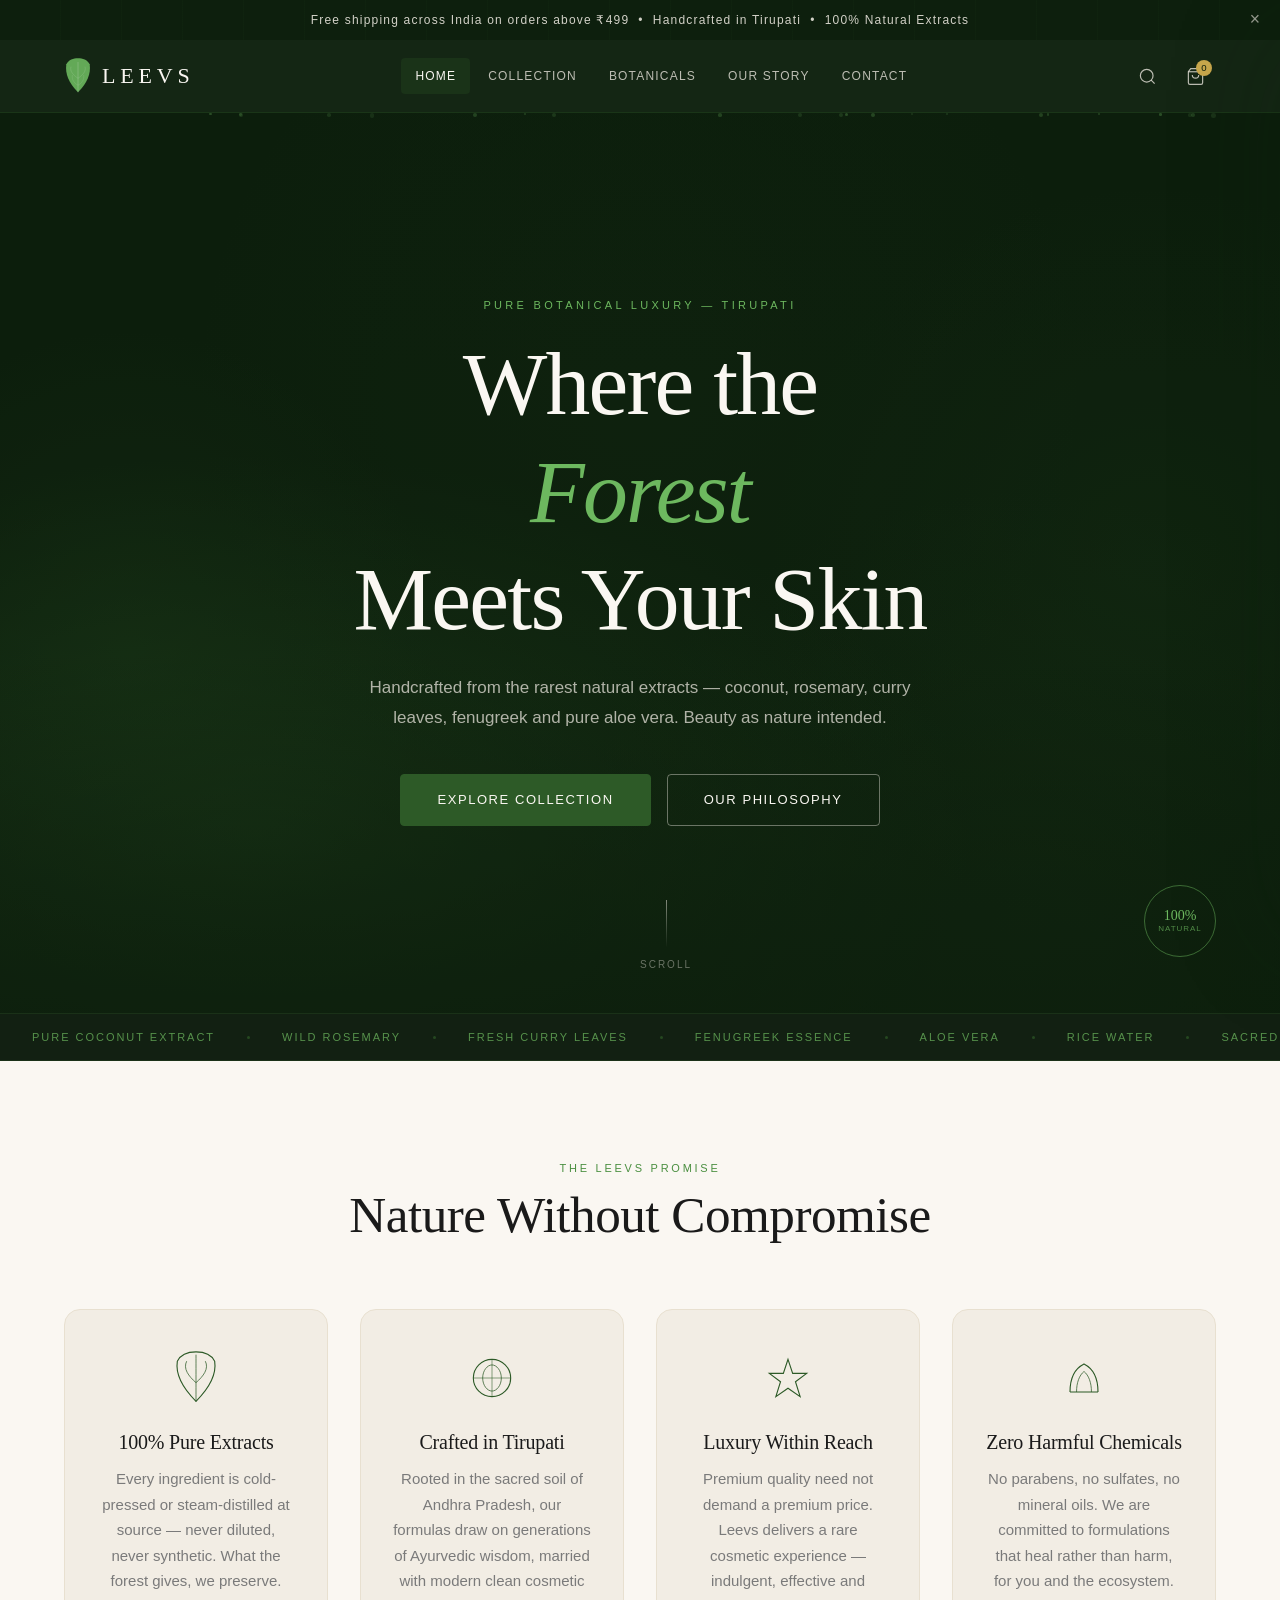
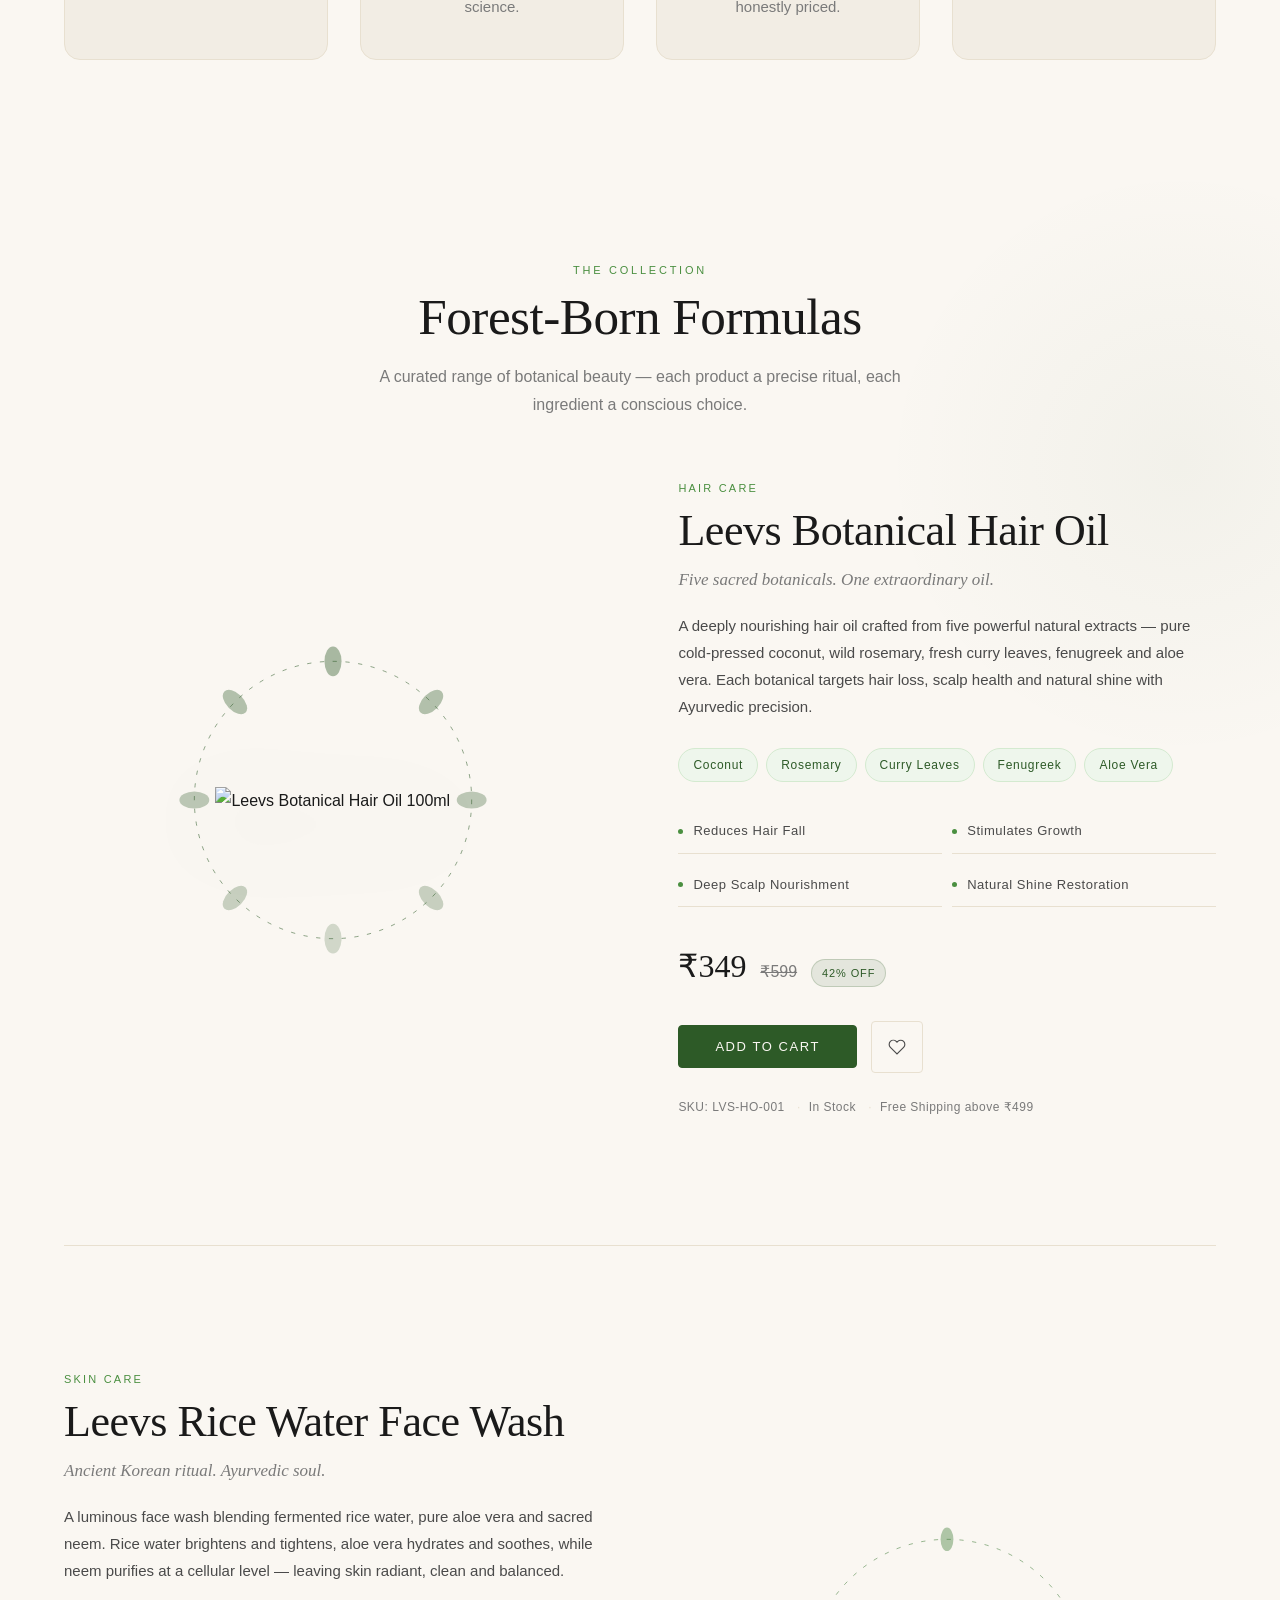
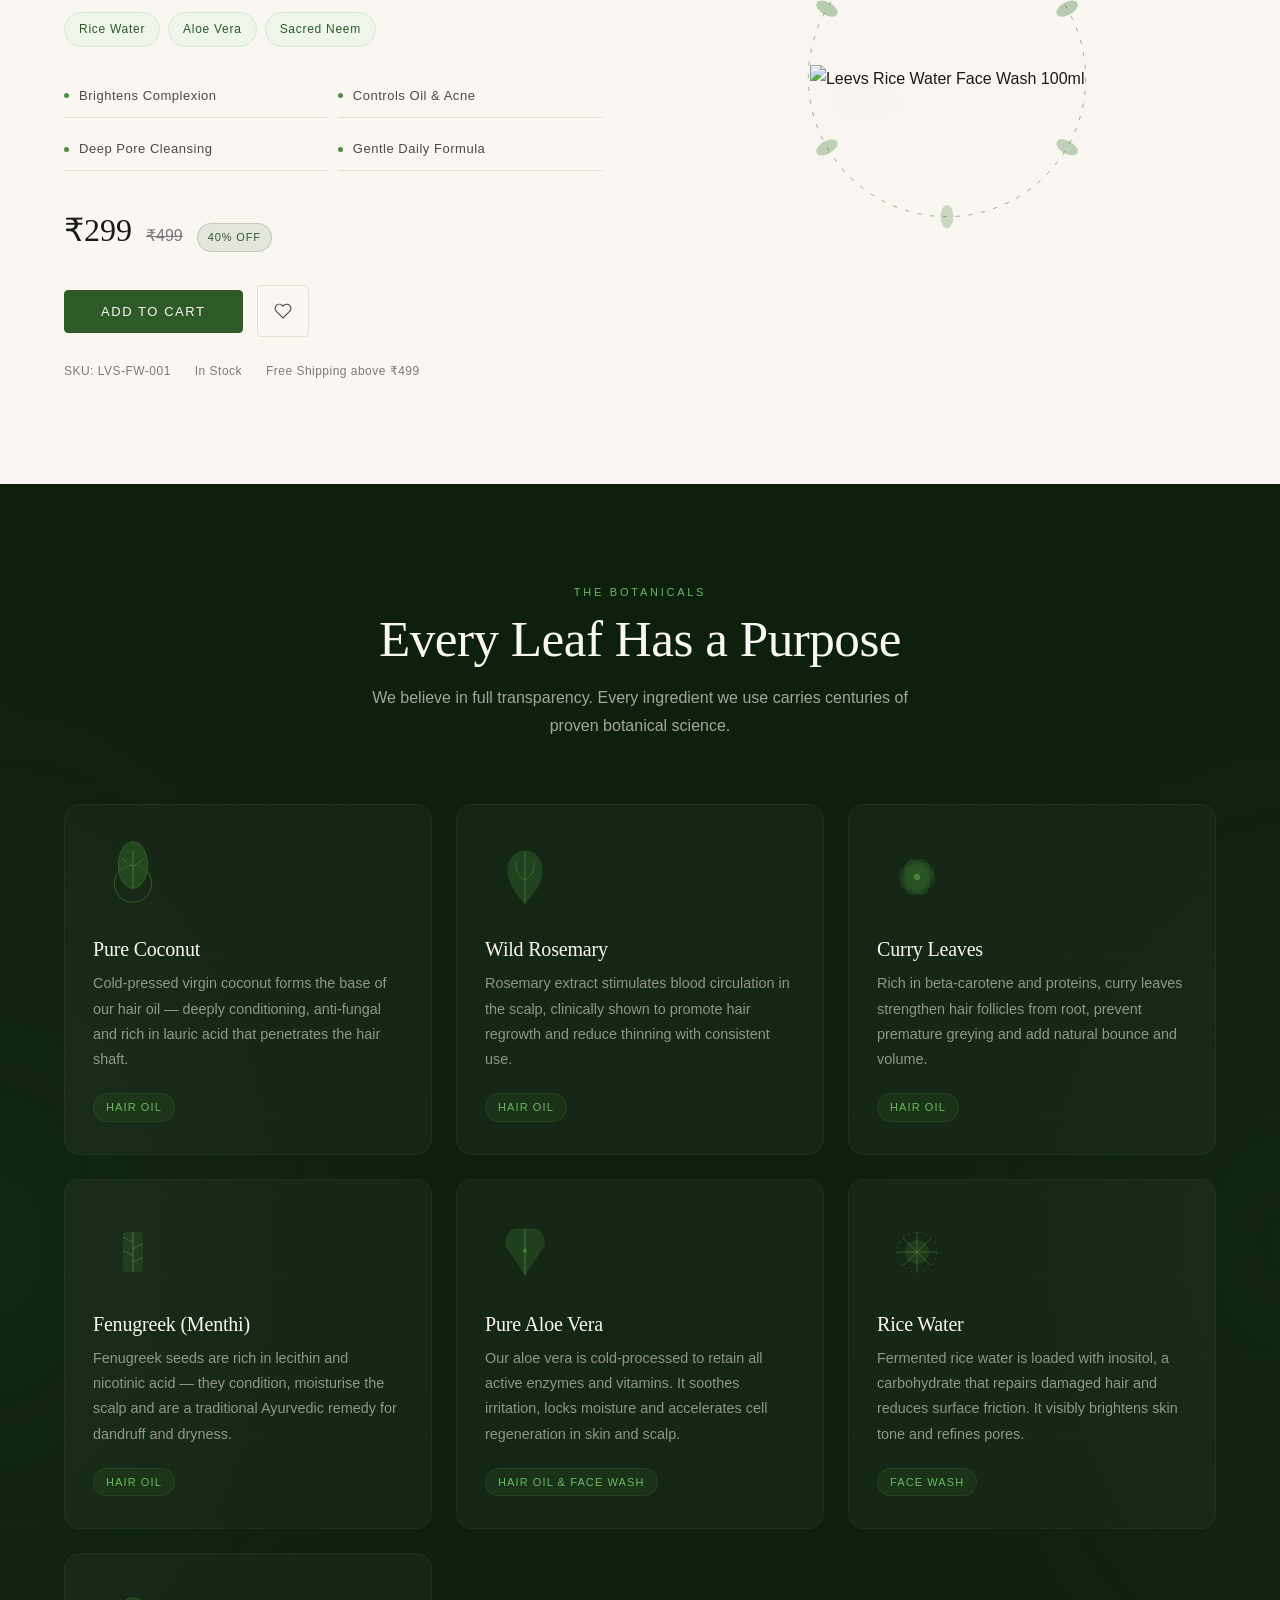
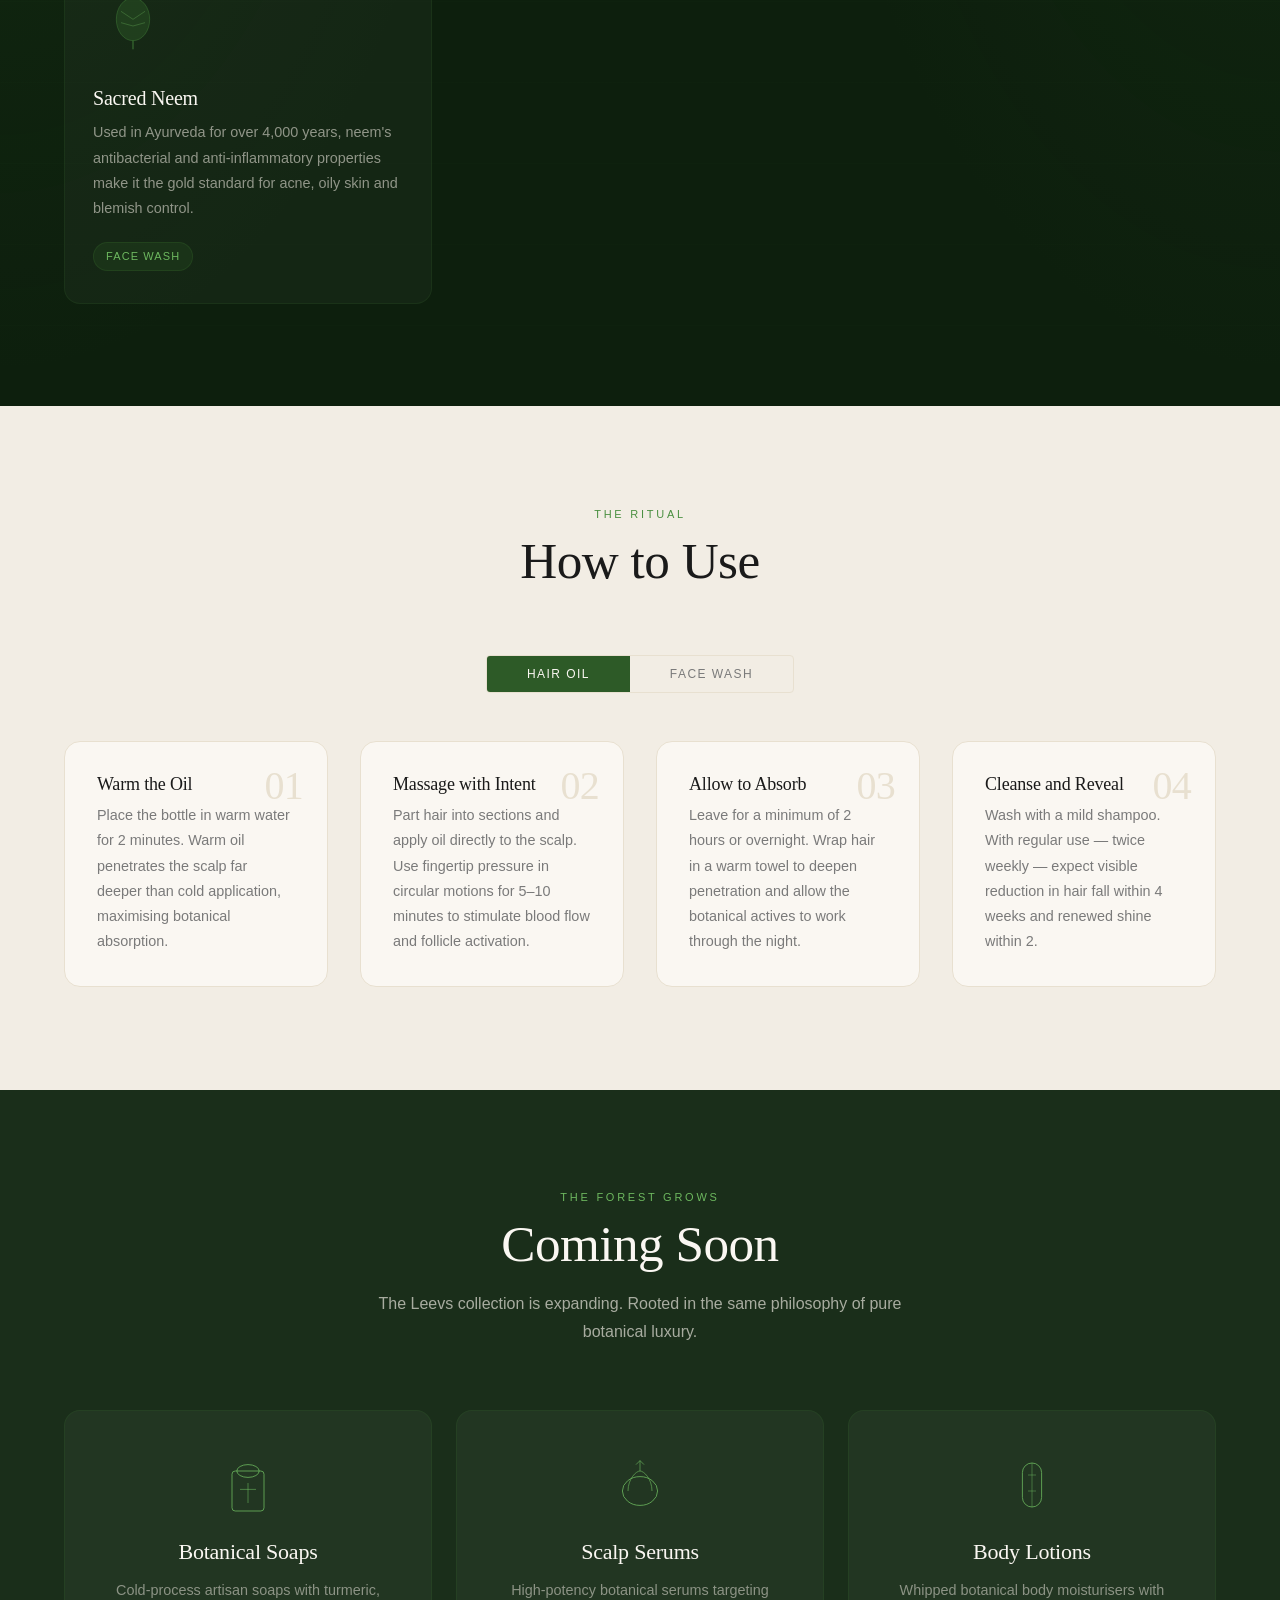
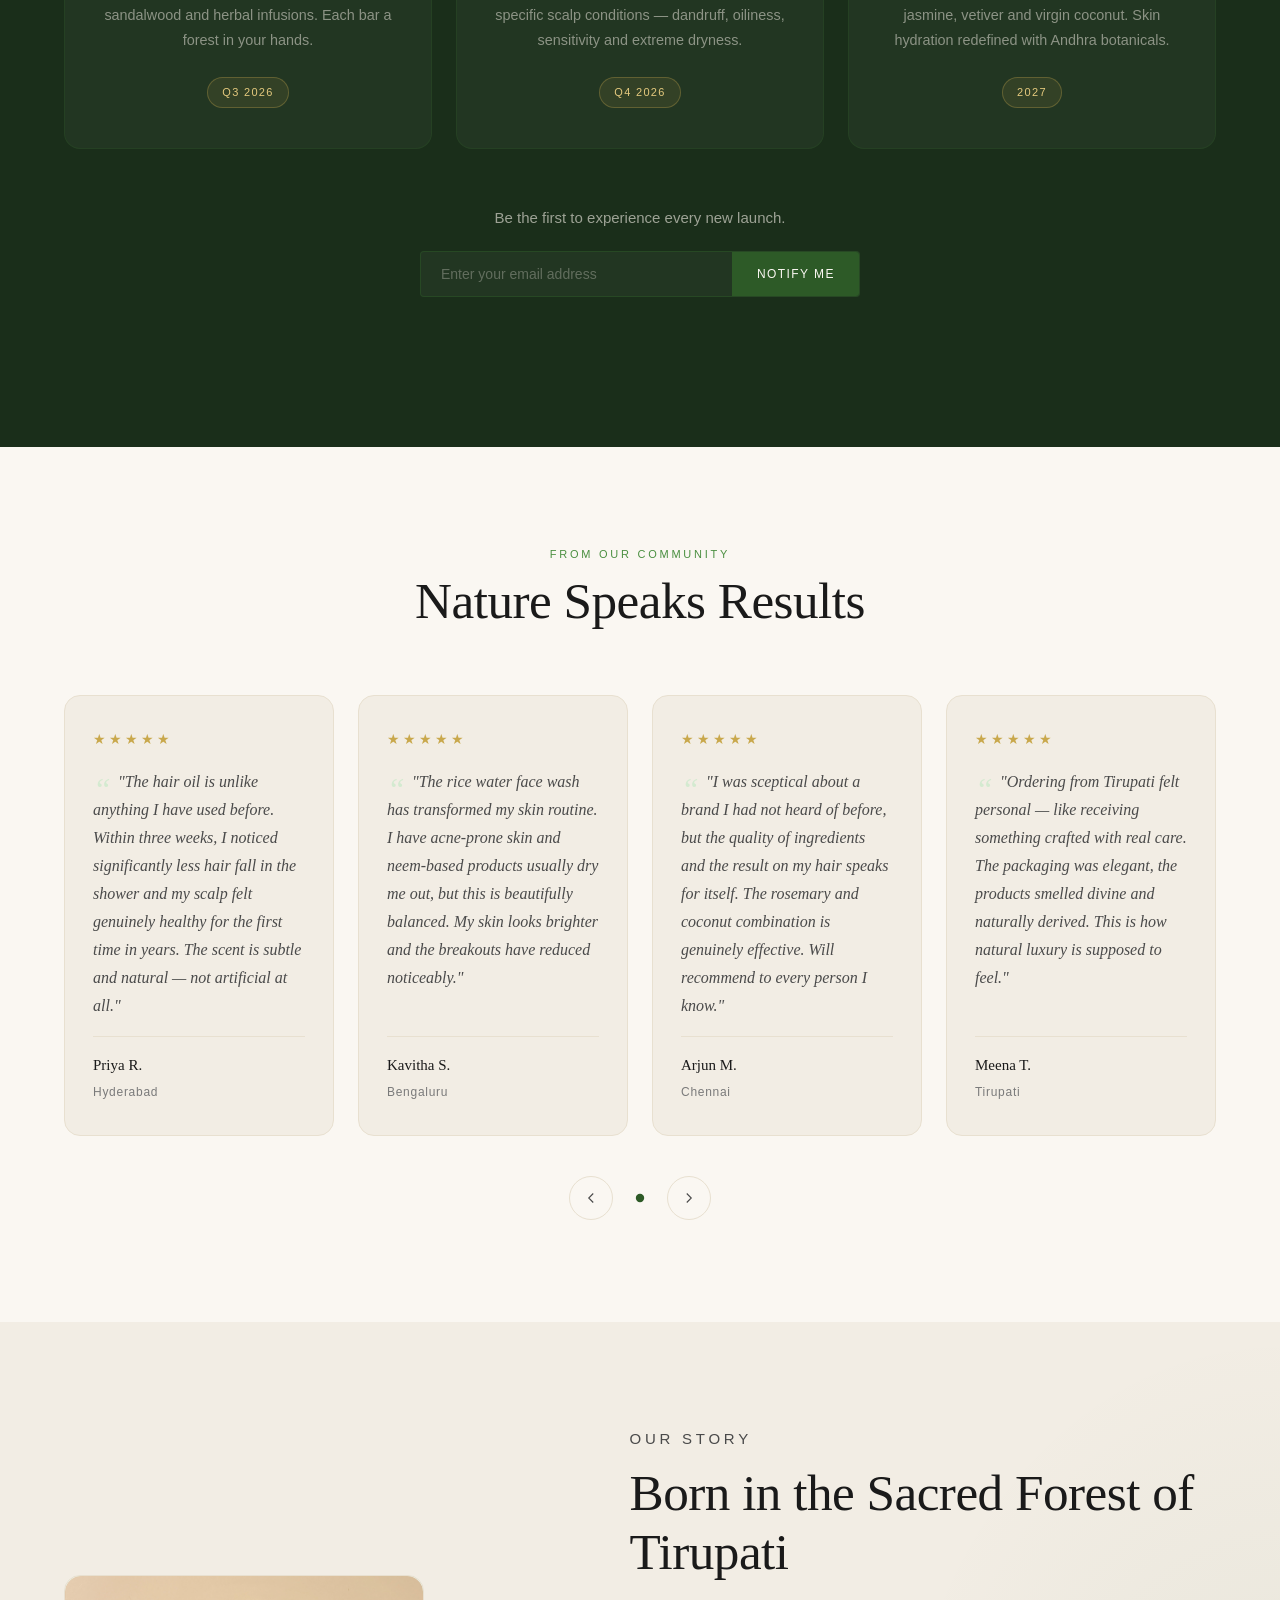
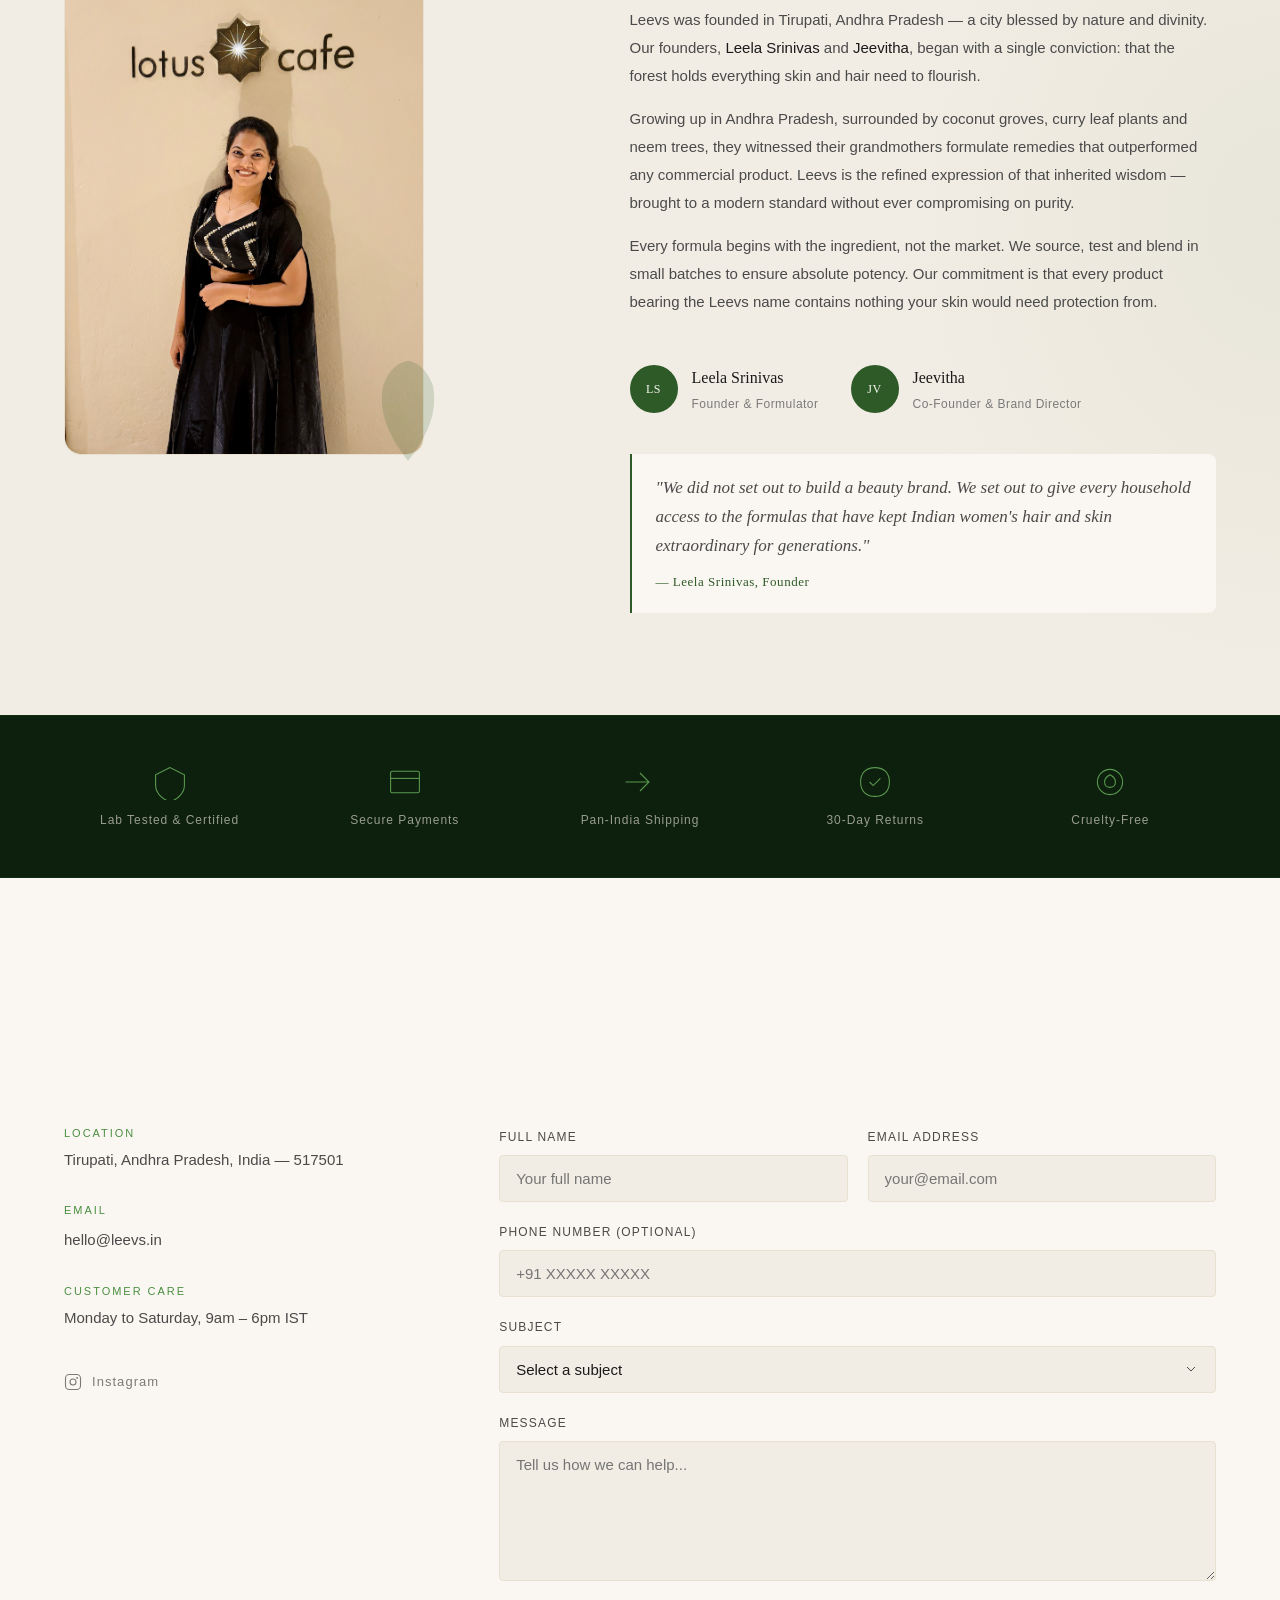
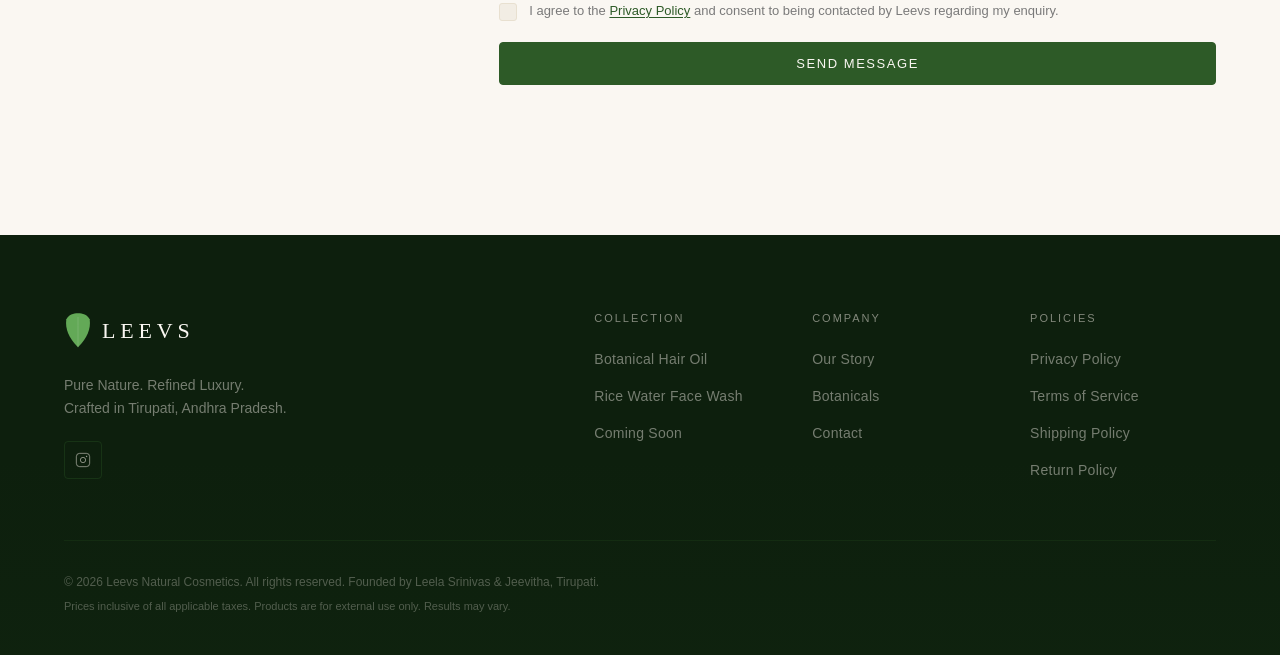
==== commit 7dfb1dea: "Update index.html" ====
--- a/index.html
+++ b/index.html
@@ -351,16 +351,8 @@
         <article class="product-feature" id="hair-oil" itemscope itemtype="https://schema.org/Product">
           <div class="product-visual" data-reveal>
             <div class="product-vessel">
-              <div class="vessel-body">
-                <div class="vessel-label">
-                  <span class="vessel-brand">LEEVS</span>
-                  <span class="vessel-name">Botanical Hair Oil</span>
-                  <span class="vessel-vol">100ml</span>
-                </div>
-              </div>
-              <div class="vessel-cap"></div>
-              <div class="vessel-shadow"></div>
-            </div>
+  <img src="assets/hair-oil.jpg" alt="Leevs Botanical Hair Oil 100ml" loading="lazy" />
+</div>
             <div class="product-botanical-ring" aria-hidden="true">
               <svg viewBox="0 0 300 300" xmlns="http://www.w3.org/2000/svg">
                 <circle cx="150" cy="150" r="130" stroke="#2d5a27" stroke-width="0.5" fill="none" stroke-dasharray="4 8"/>
@@ -433,16 +425,8 @@
         <article class="product-feature product-feature-reverse" id="face-wash" itemscope itemtype="https://schema.org/Product">
           <div class="product-visual" data-reveal>
             <div class="product-vessel vessel-tube">
-              <div class="vessel-body tube-body">
-                <div class="vessel-label">
-                  <span class="vessel-brand">LEEVS</span>
-                  <span class="vessel-name">Rice Water Face Wash</span>
-                  <span class="vessel-vol">100ml</span>
-                </div>
-              </div>
-              <div class="vessel-cap tube-cap"></div>
-              <div class="vessel-shadow"></div>
-            </div>
+  <img src="assets/face-wash.jpg" alt="Leevs Rice Water Face Wash 100ml" loading="lazy" />
+</div>
             <div class="product-botanical-ring" aria-hidden="true">
               <svg viewBox="0 0 300 300" xmlns="http://www.w3.org/2000/svg">
                 <circle cx="150" cy="150" r="130" stroke="#3d7a35" stroke-width="0.5" fill="none" stroke-dasharray="4 8"/>
--- a/style.css
+++ b/style.css
@@ -2771,7 +2771,9 @@
   }
 
   .about-visual {
-    display: none;
+    display: block;          /* was none */
+    order: -1;               /* show image first */
+    margin-bottom: 2rem;
   }
 
   .contact-grid {
@@ -2785,6 +2787,11 @@
 
   .footer-nav {
     grid-template-columns: repeat(3, 1fr);
+  }
+
+  .founders-placeholder {
+    max-width: 320px;
+    margin: 0 auto;
   }
 }
 
@@ -2873,6 +2880,19 @@
   .ritual-tab {
     flex: 1;
     padding: 0.75rem 1rem;
+  }
+  .testimonials-track {
+    grid-template-columns: 1fr;
+    gap: 1.25rem;
+    transform: none !important;
+  }
+
+  .testimonial-card {
+    padding: 1.5rem 1.25rem;
+  }
+
+  .testimonials-nav {
+    display: none; /* hide arrows + dots on mobile */
   }
 }
 
